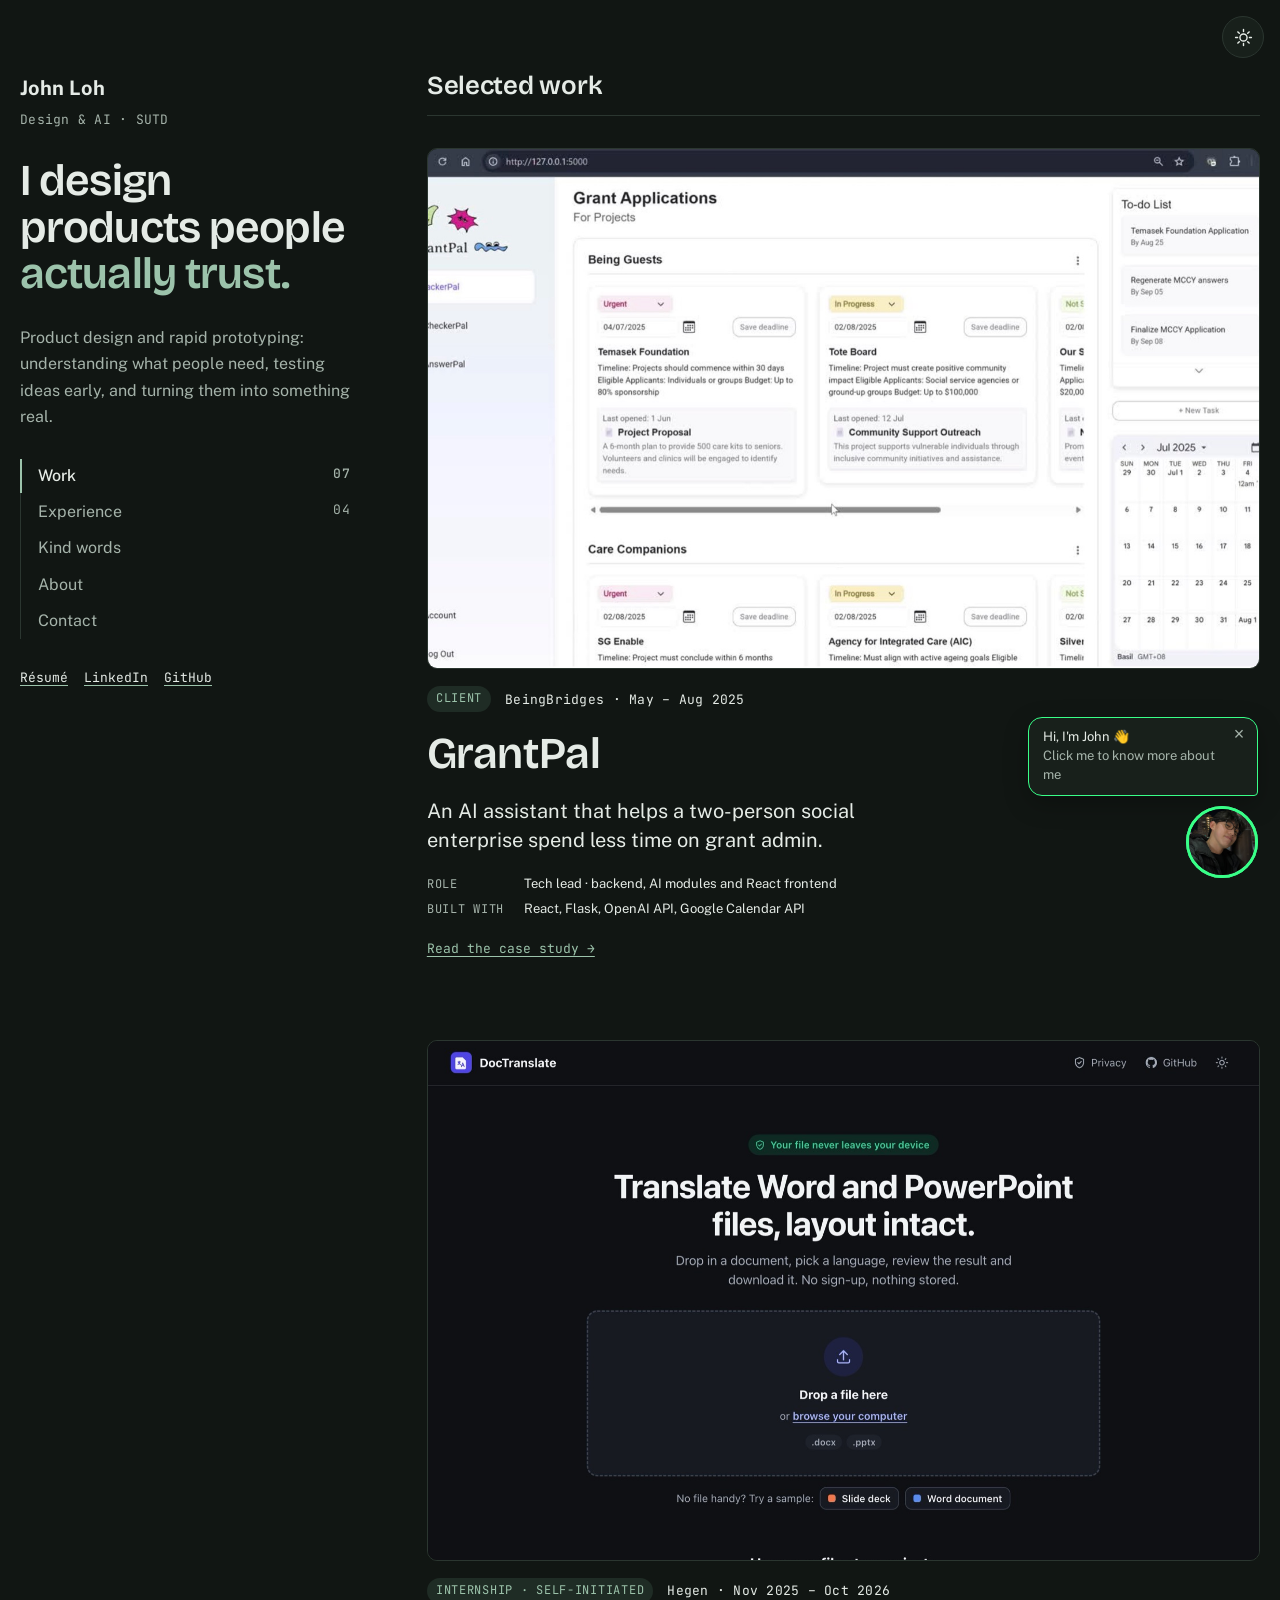
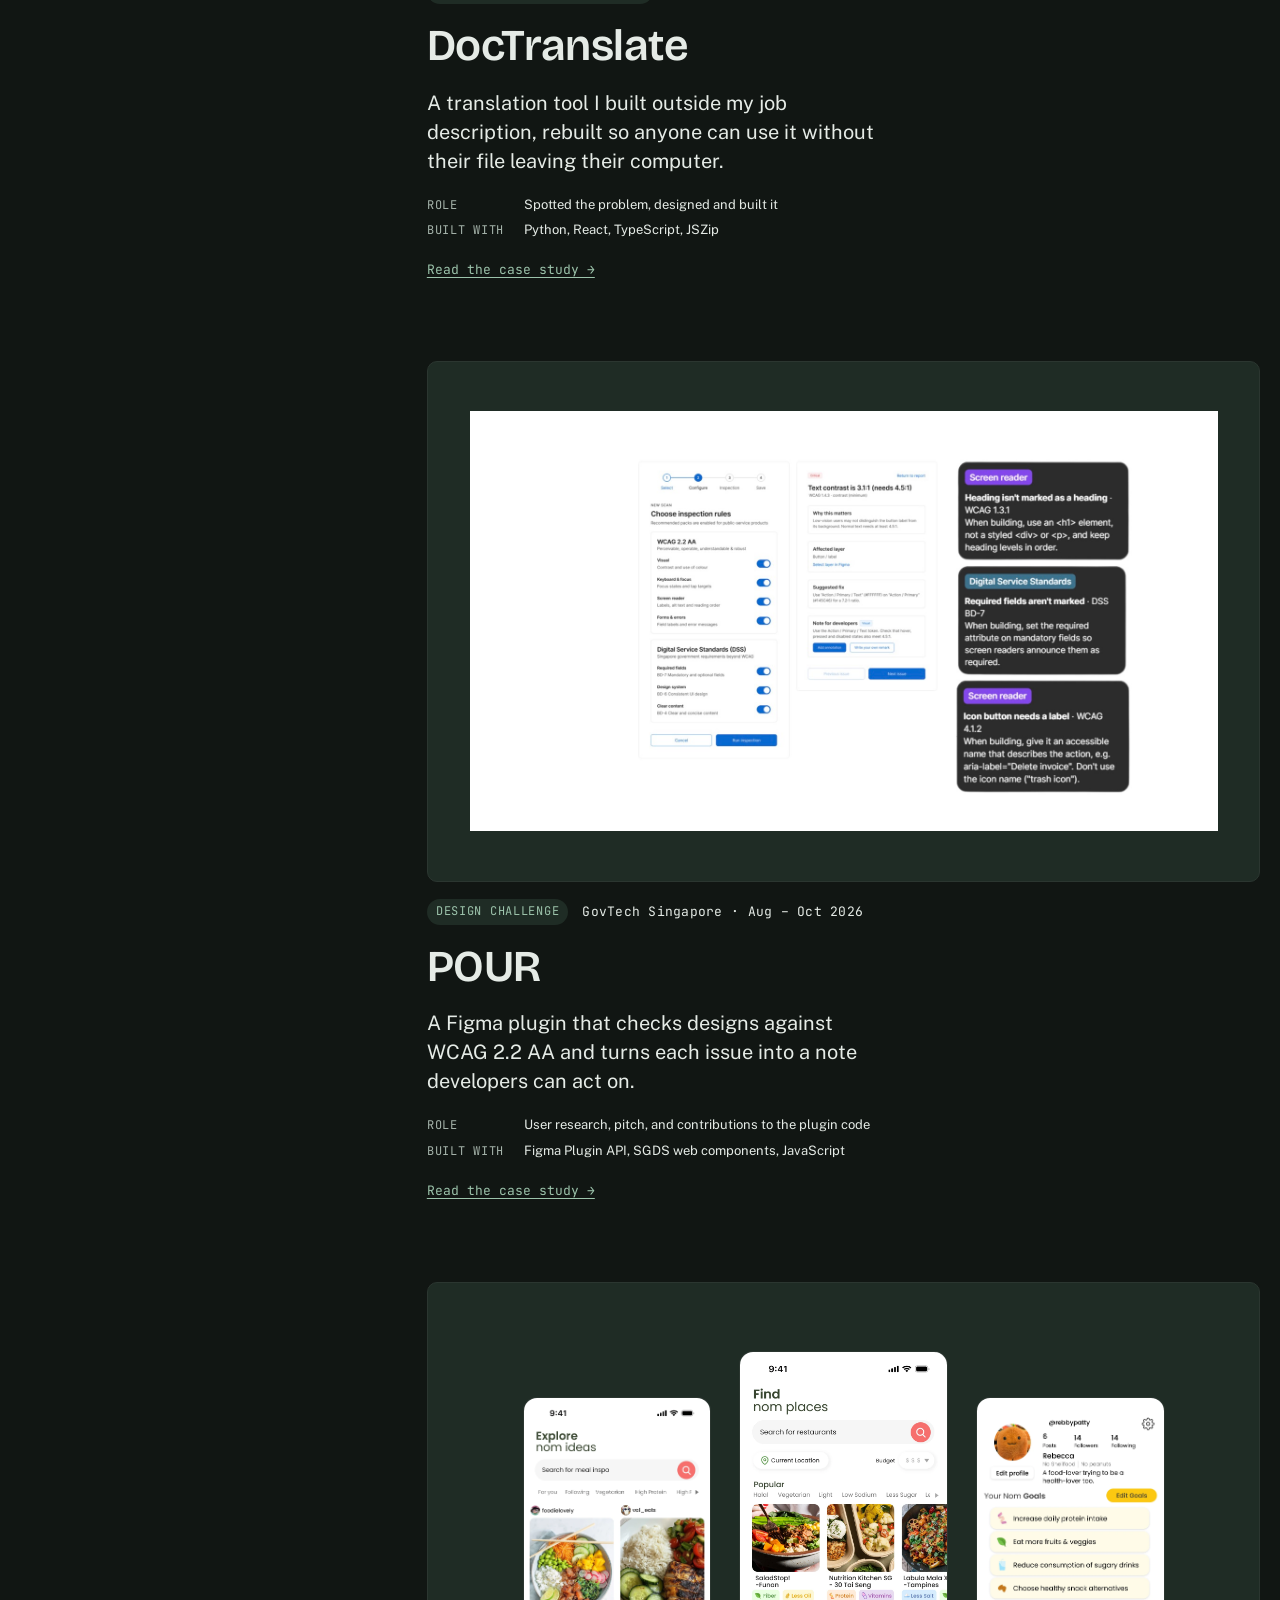
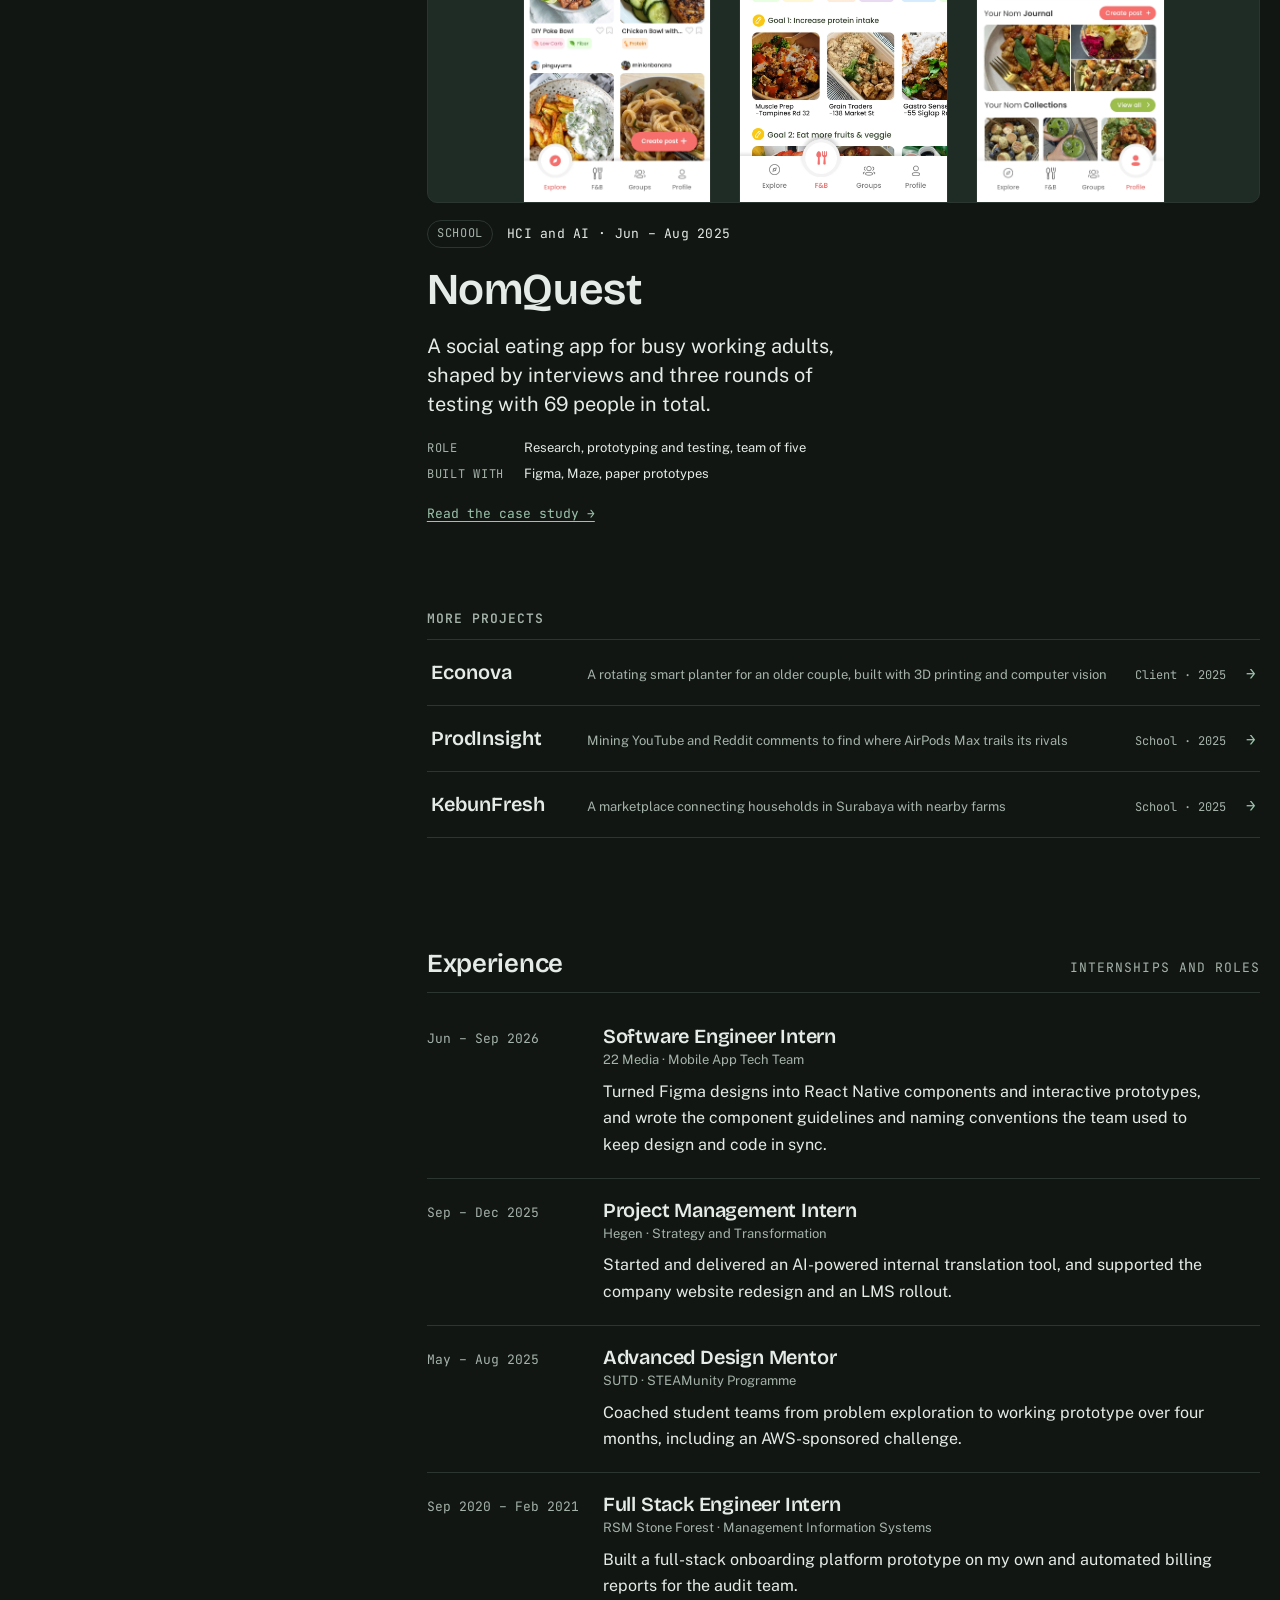
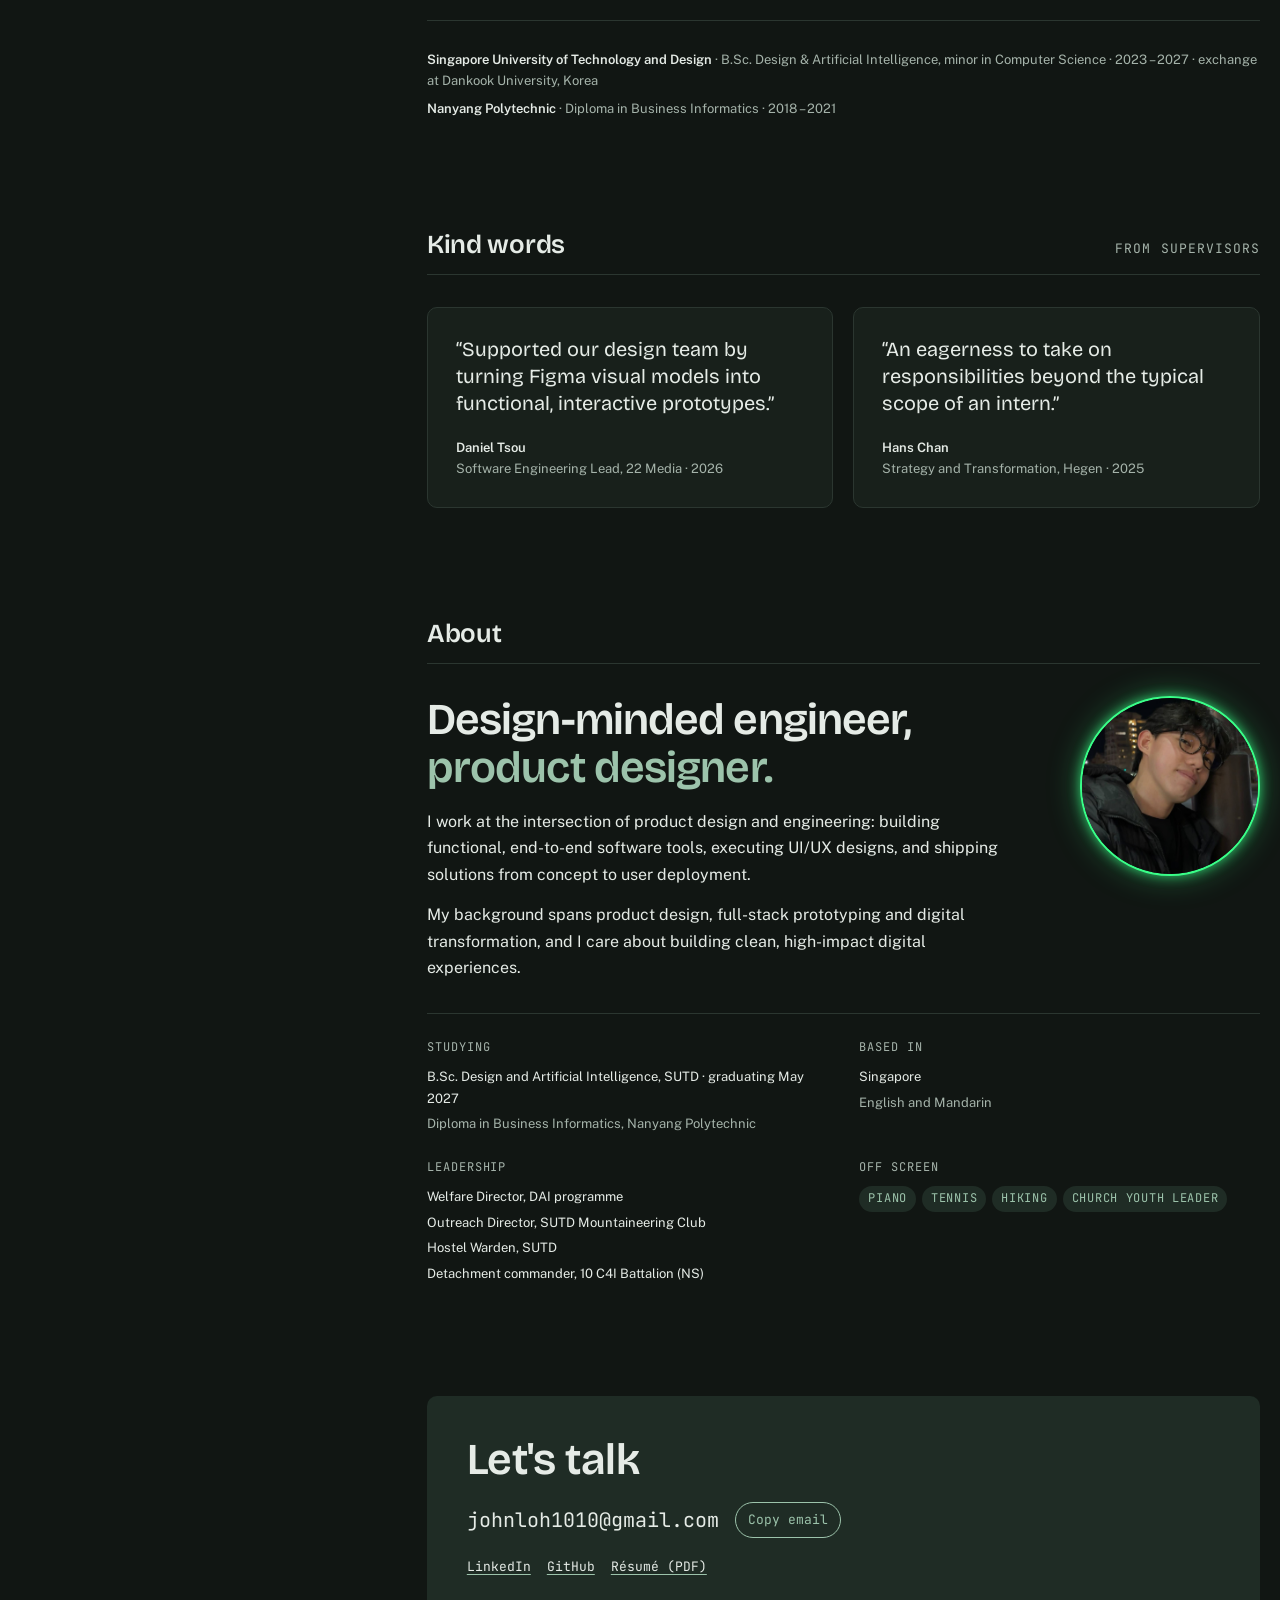
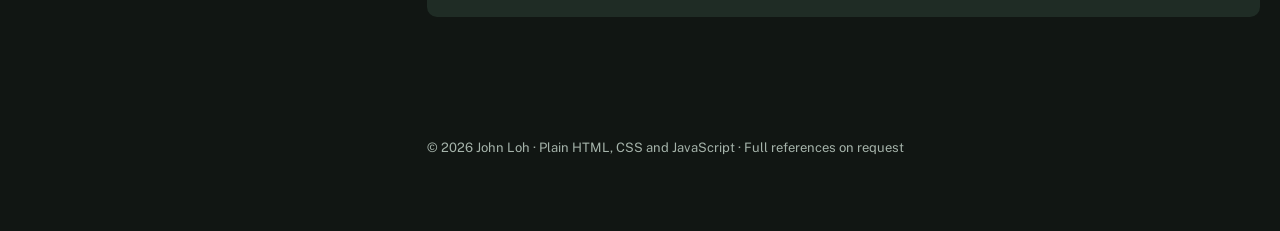
==== index.html @ c380a387 "Interactive NomQuest A/B chart from raw data with corrected wording; hover scores on ProdInsight cha" ====
<!doctype html>
<html lang="en">
<head>
<title>John Loh Portfolio</title>
<meta charset="utf-8">
<meta name="viewport" content="width=device-width, initial-scale=1, viewport-fit=cover">
<meta name="claude:viewport-fit-sides" content="cover">
<link rel="icon" href="favicon.svg" type="image/svg+xml">
<meta name="description" content="John Loh designs products people actually use: product design and rapid prototyping. Design & AI at SUTD.">
<script>(function(){var t=null;try{t=localStorage.getItem("theme")}catch(e){}document.documentElement.setAttribute("data-theme",t==="light"?"light":"dark")})()</script>
<link rel="preconnect" href="https://fonts.googleapis.com">
<link rel="preconnect" href="https://fonts.gstatic.com" crossorigin>
<link rel="stylesheet" href="https://fonts.googleapis.com/css2?family=Bricolage+Grotesque:opsz,wght@12..96,400;12..96,600&family=JetBrains+Mono:wght@400;500&family=Public+Sans:ital,wght@0,400;0,500;0,600;1,400&display=swap">
<link rel="stylesheet" href="css/style.css?v=20261020d">
</head>
<body>
<button class="theme-toggle" id="theme-toggle" type="button" aria-label="Switch theme"><svg class="icon-sun" viewBox="0 0 24 24" aria-hidden="true"><circle cx="12" cy="12" r="4.5"/><path d="M12 2v2.5M12 19.5V22M2 12h2.5M19.5 12H22M4.9 4.9l1.8 1.8M17.3 17.3l1.8 1.8M4.9 19.1l1.8-1.8M17.3 6.7l1.8-1.8"/></svg><svg class="icon-moon" viewBox="0 0 24 24" aria-hidden="true"><path d="M20 14.5A8.5 8.5 0 1 1 9.5 4a7 7 0 0 0 10.5 10.5z"/></svg></button>
<div class="shell">

  <aside class="rail" aria-label="About John and site navigation">
    <p class="rail-name"><strong>John Loh</strong><span>Design &amp; AI · SUTD</span></p>
    <h1 class="rail-lede" aria-label="I design products people actually use.">I design products people <em>actually <span class="rotator" aria-hidden="true">use.</span></em></h1>
    <p class="rail-intro">Product design and rapid prototyping: understanding what people need, testing ideas early, and turning them into something real.</p>
    <nav class="toc" aria-label="Sections">
      <a href="#work">Work <span class="mono">07</span></a>
      <a href="#experience">Experience <span class="mono">04</span></a>
      <a href="#kind-words">Kind words</a>
      <a href="#about">About</a>
      <a href="#contact">Contact</a>
    </nav>
    <div class="links">
      <a href="resume.pdf">Résumé</a>
      <a href="https://www.linkedin.com/in/john-loh-892a8318b/">LinkedIn</a>
      <a href="https://github.com/7ohnloh">GitHub</a>
    </div>
  </aside>

  <main class="bench">

    <section id="work" aria-labelledby="work-title">
      <div class="section-head">
        <h2 id="work-title">Selected work</h2>
      </div>

      <div class="projects">

        <article class="project">
          <a class="project-link" href="work/grantpal/index.html">
            <div class="cover"><img src="images/grantpal/hero-trackerpal.jpg" alt="GrantPal's TrackerPal dashboard: grant cards grouped by project with status tags, a to-do list and a calendar" loading="lazy"></div>
            <div class="project-meta"><span class="chip">Client</span><span class="mono">BeingBridges · May – Aug 2025</span></div>
            <h3>GrantPal</h3>
            <p class="project-summary">An AI assistant that helps a two-person social enterprise spend less time on grant admin.</p>
          </a>
          <dl class="spec">
            <dt>Role</dt><dd>Tech lead · backend, AI modules and React frontend</dd>
            <dt>Built with</dt><dd>React, Flask, OpenAI API, Google Calendar API</dd>
          </dl>
          <a class="cta" href="work/grantpal/index.html">Read the case study →</a>
        </article>

        <article class="project">
          <a class="project-link" href="work/doctranslate/index.html">
          <div class="cover"><img src="images/doctranslate/upload-hero.jpg" alt="DocTranslate home screen with a drop zone and a note that your file never leaves your device" loading="lazy"></div>
          <div class="project-meta"><span class="chip">Internship · self-initiated</span><span class="mono">Hegen · Nov 2025 – Oct 2026</span></div>
          <h3>DocTranslate</h3>
          <p class="project-summary">A translation tool I built outside my job description, rebuilt so anyone can use it without their file leaving their computer.</p>
          </a>
          <dl class="spec">
            <dt>Role</dt><dd>Spotted the problem, designed and built it</dd>
            <dt>Built with</dt><dd>Python, React, TypeScript, JSZip</dd>
          </dl>
          <a class="cta" href="work/doctranslate/index.html">Read the case study →</a>
        </article>

        <article class="project">
          <a class="project-link" href="work/pour/index.html">
          <div class="cover cover--shot"><img src="images/pour/hero-plugin-overview.jpg" alt="POUR plugin screens: choosing WCAG and DSS rule packs, an issue detail with a suggested fix, and developer annotations" loading="lazy"></div>
          <div class="project-meta"><span class="chip">Design challenge</span><span class="mono">GovTech Singapore · Aug – Oct 2026</span></div>
          <h3>POUR</h3>
          <p class="project-summary">A Figma plugin that checks designs against WCAG 2.2 AA and turns each issue into a note developers can act on.</p>
          </a>
          <dl class="spec">
            <dt>Role</dt><dd>User research, pitch, and contributions to the plugin code</dd>
            <dt>Built with</dt><dd>Figma Plugin API, SGDS web components, JavaScript</dd>
          </dl>
          <a class="cta" href="work/pour/index.html">Read the case study →</a>
        </article>

        <article class="project">
          <a class="project-link" href="work/nomquest/index.html">
          <div class="cover cover--phones">
            <img src="images/nomquest/screen-explore.webp" alt="NomQuest explore page with meal inspiration posts" loading="lazy">
            <img src="images/nomquest/screen-fnb.webp" alt="NomQuest restaurant page filtered by dietary goals" loading="lazy">
            <img src="images/nomquest/screen-profile.webp" alt="NomQuest profile with dietary goals and a food journal" loading="lazy">
          </div>
          <div class="project-meta"><span class="chip chip--plain">School</span><span class="mono">HCI and AI · Jun – Aug 2025</span></div>
          <h3>NomQuest</h3>
          <p class="project-summary">A social eating app for busy working adults, shaped by interviews and three rounds of testing with 69 people in total.</p>
          </a>
          <dl class="spec">
            <dt>Role</dt><dd>Research, prototyping and testing, team of five</dd>
            <dt>Built with</dt><dd>Figma, Maze, paper prototypes</dd>
          </dl>
          <a class="cta" href="work/nomquest/index.html">Read the case study →</a>
        </article>

      </div>

      <div class="more">
        <h3 class="eyebrow">More projects</h3>
        <ul class="more-list">
          <li><a href="work/econova/index.html"><span class="more-name">Econova</span><span class="more-desc">A rotating smart planter for an older couple, built with 3D printing and computer vision</span><span class="more-meta">Client · 2025</span><span class="more-arrow" aria-hidden="true">→</span></a></li>
          <li><a href="work/prodinsight/index.html"><span class="more-name">ProdInsight</span><span class="more-desc">Mining YouTube and Reddit comments to find where AirPods Max trails its rivals</span><span class="more-meta">School · 2025</span><span class="more-arrow" aria-hidden="true">→</span></a></li>
          <li><a href="work/kebunfresh/index.html"><span class="more-name">KebunFresh</span><span class="more-desc">A marketplace connecting households in Surabaya with nearby farms</span><span class="more-meta">School · 2025</span><span class="more-arrow" aria-hidden="true">→</span></a></li>
        </ul>
      </div>
    </section>

    <section id="experience" aria-labelledby="exp-title">
      <div class="section-head">
        <h2 id="exp-title">Experience</h2>
        <span class="eyebrow">Internships and roles</span>
      </div>
      <ol class="timeline">
        <li>
          <span class="when">Jun – Sep 2026</span>
          <div>
            <h3>Software Engineer Intern</h3>
            <p class="where">22 Media · Mobile App Tech Team</p>
            <p class="what">Turned Figma designs into React Native components and interactive prototypes, and wrote the component guidelines and naming conventions the team used to keep design and code in sync.</p>
          </div>
        </li>
        <li>
          <span class="when">Sep – Dec 2025</span>
          <div>
            <h3>Project Management Intern</h3>
            <p class="where">Hegen · Strategy and Transformation</p>
            <p class="what">Started and delivered an AI-powered internal translation tool, and supported the company website redesign and an LMS rollout.</p>
          </div>
        </li>
        <li>
          <span class="when">May – Aug 2025</span>
          <div>
            <h3>Advanced Design Mentor</h3>
            <p class="where">SUTD · STEAMunity Programme</p>
            <p class="what">Coached student teams from problem exploration to working prototype over four months, including an AWS-sponsored challenge.</p>
          </div>
        </li>
        <li>
          <span class="when">Sep 2020 – Feb 2021</span>
          <div>
            <h3>Full Stack Engineer Intern</h3>
            <p class="where">RSM Stone Forest · Management Information Systems</p>
            <p class="what">Built a full-stack onboarding platform prototype on my own and automated billing reports for the audit team.</p>
          </div>
        </li>
      </ol>
      <div class="edu">
        <p><strong>Singapore University of Technology and Design</strong> · B.Sc. Design &amp; Artificial Intelligence, minor in Computer Science · 2023 – 2027 · exchange at Dankook University, Korea</p>
        <p><strong>Nanyang Polytechnic</strong> · Diploma in Business Informatics · 2018 – 2021</p>
      </div>
    </section>

    <section id="kind-words" aria-labelledby="kw-title">
      <div class="section-head">
        <h2 id="kw-title">Kind words</h2>
        <span class="eyebrow">From supervisors</span>
      </div>
      <div class="quotes">
        <figure class="quote">
          <blockquote><p>“Supported our design team by turning Figma visual models into functional, interactive prototypes.”</p></blockquote>
          <figcaption><strong>Daniel Tsou</strong>Software Engineering Lead, 22 Media · 2026</figcaption>
        </figure>
        <figure class="quote">
          <blockquote><p>“An eagerness to take on responsibilities beyond the typical scope of an intern.”</p></blockquote>
          <figcaption><strong>Hans Chan</strong>Strategy and Transformation, Hegen · 2025</figcaption>
        </figure>
      </div>
    </section>

    <section id="about" aria-labelledby="about-title">
      <div class="section-head">
        <h2 id="about-title">About</h2>
      </div>
      <div class="about">
        <div class="about-main">
          <p class="about-lead">Design-minded engineer, <em>product designer.</em></p>
          <p>I work at the intersection of product design and engineering: building functional, end-to-end software tools, executing UI/UX designs, and shipping solutions from concept to user deployment.</p>
          <p>My background spans product design, full-stack prototyping and digital transformation, and I care about building clean, high-impact digital experiences.</p>
        </div>
        <img class="portrait" src="images/john.jpg" alt="John Loh at night on a city street, wearing glasses and a black puffer jacket, leaning his head against a lamp post" width="800" height="1000" loading="lazy">
      </div>
      <dl class="snapshot">
        <div>
          <dt>Studying</dt>
          <dd>B.Sc. Design and Artificial Intelligence, SUTD · graduating May 2027</dd>
          <dd class="sub">Diploma in Business Informatics, Nanyang Polytechnic</dd>
        </div>
        <div>
          <dt>Based in</dt>
          <dd>Singapore</dd>
          <dd class="sub">English and Mandarin</dd>
        </div>
        <div>
          <dt>Leadership</dt>
          <dd>Welfare Director, DAI programme</dd>
          <dd>Outreach Director, SUTD Mountaineering Club</dd>
          <dd>Hostel Warden, SUTD</dd>
          <dd>Detachment commander, 10 C4I Battalion (NS)</dd>
        </div>
        <div>
          <dt>Off screen</dt>
          <dd class="chips"><span class="chip">Piano</span><span class="chip">Tennis</span><span class="chip">Hiking</span><span class="chip">Church youth leader</span></dd>
        </div>
      </dl>
    </section>

    <section id="contact" class="contact" aria-labelledby="contact-title">
      <h2 id="contact-title">Let's talk</h2>
      <div class="contact-row">
        <span class="email">johnloh1010@gmail.com</span>
        <button class="copy" type="button" id="copy-email">Copy email</button>
      </div>
      <div class="links">
        <a href="https://www.linkedin.com/in/john-loh-892a8318b/">LinkedIn</a>
        <a href="https://github.com/7ohnloh">GitHub</a>
        <a href="resume.pdf">Résumé (PDF)</a>
      </div>
    </section>

    <p class="footer">© <span data-year>2026</span> John Loh · Plain HTML, CSS and JavaScript · Full references on request</p>
  </main>
</div>
<div class="buddy" id="buddy">
  <div class="buddy-bubble" id="buddy-bubble" role="status" hidden>
    <p>Hi, I'm John 👋<br><span>Click me to know more about me</span></p>
    <button class="buddy-close" id="buddy-close" type="button" aria-label="Close message">×</button>
  </div>
  <a class="buddy-avatar" href="#about" aria-label="Go to the About section"><img src="images/john.jpg" alt="" width="800" height="1000"></a>
</div>
<script src="js/main.js?v=20261020d"></script>
<script src="js/theme.js?v=20261020d"></script>
</body>
</html>
---- css/style.css ----
/* Workbench layout: a fixed left rail (who, where to go, how to reach me) beside a scrolling bench of projects. */
:root {
  --paper: #f4f6f2;
  --panel: #ffffff;
  --ink: #18201b;
  --ink-soft: #4d5a52;
  --line: #d9e0da;
  --sage: #4f7560;
  --sage-wash: #e3ece5;
  --bar-muted: #b9c4bc;
  --neon: #12c862;

  --font-display: "Bricolage Grotesque", "Avenir Next", "Segoe UI", system-ui, sans-serif;
  --font-body: "Public Sans", "Helvetica Neue", Arial, system-ui, sans-serif;
  --font-mono: "JetBrains Mono", ui-monospace, "SF Mono", Menlo, monospace;

  --step--1: 0.8125rem;
  --step-0: 1rem;
  --step-1: 1.25rem;
  --step-2: 1.625rem;
  --step-3: clamp(2rem, 1.4rem + 2.2vw, 2.75rem);
  --step-4: clamp(2.5rem, 1.6rem + 3.6vw, 4rem);
  --radius: 10px;
}
@media (prefers-color-scheme: dark) {
  :root:not([data-theme="light"]) {
    --paper: #111613; --panel: #18201b; --ink: #e5ebe6; --ink-soft: #a5b3aa;
    --line: #2b3630; --sage: #9cc3ab; --sage-wash: #1f2c25; --bar-muted: #4a5850; --neon: #39ff88;
    color-scheme: dark;
  }
}
:root[data-theme="dark"] {
  --paper: #111613; --panel: #18201b; --ink: #e5ebe6; --ink-soft: #a5b3aa;
  --line: #2b3630; --sage: #9cc3ab; --sage-wash: #1f2c25; --bar-muted: #4a5850; --neon: #39ff88;
  color-scheme: dark;
}

*, *::before, *::after { box-sizing: border-box; }
html { scroll-behavior: smooth; }
@media (prefers-reduced-motion: reduce) { html { scroll-behavior: auto; } }
body {
  margin: 0;
  background: var(--paper);
  color: var(--ink);
  font-family: var(--font-body);
  font-size: var(--step-0);
  line-height: 1.65;
  padding-left: max(16px, env(safe-area-inset-left, 0px));
  padding-right: max(16px, env(safe-area-inset-right, 0px));
  -webkit-font-smoothing: antialiased;
}
img { max-width: 100%; display: block; }
a { color: inherit; text-decoration-color: var(--sage); text-underline-offset: 3px; }
a:hover { color: var(--sage); }
:focus-visible { outline: 2px solid var(--sage); outline-offset: 3px; border-radius: 4px; }
h1, h2, h3 { font-family: var(--font-display); font-weight: 600; line-height: 1.1; text-wrap: balance; margin: 0; letter-spacing: -0.01em; }
p { margin: 0; }
.mono { font-family: var(--font-mono); font-size: var(--step--1); letter-spacing: 0.02em; }
.eyebrow { font-family: var(--font-mono); font-size: var(--step--1); text-transform: uppercase; letter-spacing: 0.08em; color: var(--ink-soft); }

/* ---------- shell ---------- */
.shell {
  max-width: 1240px;
  margin: 0 auto;
  padding-block: clamp(32px, 6vw, 72px);
  display: grid;
  grid-template-columns: minmax(250px, 330px) minmax(0, 1fr);
  gap: clamp(32px, 6vw, 88px);
  align-items: start;
}
.rail {
  position: sticky;
  top: calc(env(safe-area-inset-top, 0px) + clamp(32px, 6vw, 72px));
  display: flex;
  flex-direction: column;
  gap: 28px;
}
.rail-name { font-size: var(--step-1); }
.rail-name span { display: block; font-family: var(--font-mono); font-size: var(--step--1); font-weight: 400; color: var(--ink-soft); letter-spacing: 0.02em; margin-top: 4px; }
.rail-lede { font-family: var(--font-display); font-size: var(--step-3); font-weight: 600; line-height: 1.05; letter-spacing: -0.02em; text-wrap: balance; }
.rail-lede em { font-style: normal; color: var(--sage); }
.rail-intro { color: var(--ink-soft); max-width: 34ch; }
.status { display: flex; align-items: center; gap: 10px; color: var(--ink-soft); }
.status::before { content: ""; width: 8px; height: 8px; border-radius: 50%; background: var(--sage); box-shadow: 0 0 0 4px var(--sage-wash); flex: none; }

.toc { display: flex; flex-direction: column; gap: 2px; border-left: 1px solid var(--line); }
.toc a { text-decoration: none; padding: 4px 0 4px 16px; margin-left: -1px; border-left: 2px solid transparent; color: var(--ink-soft); display: flex; justify-content: space-between; gap: 12px; }
.toc a .mono { color: var(--ink-soft); }
.toc a[aria-current="true"] { color: var(--ink); border-left-color: var(--sage); font-weight: 500; }

.links { display: flex; flex-wrap: wrap; gap: 8px 16px; font-size: var(--step--1); }
.links a { font-family: var(--font-mono); }

/* ---------- bench (right column) ---------- */
.bench { display: flex; flex-direction: column; gap: clamp(64px, 9vw, 112px); min-width: 0; }
.section-head { display: flex; align-items: baseline; justify-content: space-between; gap: 16px; padding-bottom: 14px; border-bottom: 1px solid var(--line); margin-bottom: 32px; }
.section-head h2 { font-size: var(--step-2); }

.projects { display: flex; flex-direction: column; gap: clamp(48px, 7vw, 80px); }
.project { display: grid; gap: 18px; }
.project-link { text-decoration: none; color: inherit; display: grid; gap: 18px; }
.cover {
  aspect-ratio: 16 / 10;
  max-width: 100%;
  border-radius: var(--radius);
  overflow: hidden;
  background: var(--sage-wash);
  border: 1px solid var(--line);
}
.cover img { width: 100%; height: 100%; object-fit: cover; transition: transform 0.5s ease; }
.project-link:hover .cover img { transform: scale(1.02); }
@media (prefers-reduced-motion: reduce) { .cover img { transition: none; } .project-link:hover .cover img { transform: none; } }

.cover--phones { display: flex; align-items: flex-end; justify-content: center; gap: 4%; padding: 6% 8% 0; }
.cover--phones img { width: 27%; height: auto; border-radius: 14px 14px 0 0; border: 1px solid var(--line); border-bottom: 0; object-fit: contain; }
.cover--phones img:nth-child(2) { width: 30%; }
.cover--shot { display: grid; place-items: center; padding: 5%; }
.cover--shot img { width: 100%; height: 100%; object-fit: contain; border-radius: 6px; }

.cover--chart { display: flex; flex-direction: column; justify-content: center; gap: 14px; padding: clamp(18px, 5%, 40px); background: var(--panel); }
.chart-title { font-family: var(--font-mono); font-size: var(--step--1); color: var(--ink-soft); }
.chart-rows { display: grid; gap: 10px; }
.chart-row { display: grid; grid-template-columns: 6.5em minmax(0, 1fr) 3.5em; align-items: center; gap: 10px; font-size: var(--step--1); }
.chart-row .label { font-family: var(--font-mono); }
.chart-row .gap { font-family: var(--font-mono); text-align: right; color: var(--sage); font-variant-numeric: tabular-nums; }
.bars { display: grid; gap: 3px; }
.bar { height: 9px; border-radius: 2px; }
.bar--them { background: var(--bar-muted); }
.bar--us { background: var(--sage); }
.legend { display: flex; flex-wrap: wrap; gap: 6px 16px; font-size: var(--step--1); color: var(--ink-soft); }
.legend span { display: inline-flex; align-items: center; gap: 6px; }
.legend i { width: 10px; height: 10px; border-radius: 2px; display: inline-block; }

.project-meta { display: flex; flex-wrap: wrap; align-items: center; gap: 8px 14px; }
.chip { font-family: var(--font-mono); font-size: 0.75rem; text-transform: uppercase; letter-spacing: 0.06em; padding: 3px 9px; border-radius: 999px; background: var(--sage-wash); color: var(--sage); }
.chip--plain { background: transparent; border: 1px solid var(--line); color: var(--ink-soft); }
.project h3 { font-size: var(--step-3); }
.project-summary { font-size: var(--step-1); line-height: 1.45; max-width: 38ch; color: var(--ink); }
.spec { display: grid; grid-template-columns: max-content minmax(0, 1fr); gap: 4px 20px; margin: 0; font-size: var(--step--1); max-width: 60ch; }
.spec dt { font-family: var(--font-mono); color: var(--ink-soft); text-transform: uppercase; letter-spacing: 0.06em; font-size: 0.75rem; padding-top: 2px; }
.spec dd { margin: 0; }
.cta { font-family: var(--font-mono); font-size: var(--step--1); color: var(--sage); }
.cta--soon { color: var(--ink-soft); }

/* ---------- more projects ---------- */
.more { margin-top: clamp(56px, 8vw, 88px); display: grid; gap: 12px; }
.more-list { list-style: none; margin: 0; padding: 0; border-top: 1px solid var(--line); }
.more-list li { border-bottom: 1px solid var(--line); }
.more-list a { display: grid; grid-template-columns: 8.5em minmax(0, 1fr) auto auto; align-items: baseline; gap: 4px 20px; padding: 16px 4px; text-decoration: none; color: var(--ink); }
.more-name { font-family: var(--font-display); font-size: var(--step-1); font-weight: 600; }
.more-desc { color: var(--ink-soft); font-size: var(--step--1); }
.more-meta { font-family: var(--font-mono); font-size: 0.75rem; color: var(--ink-soft); white-space: nowrap; }
.more-arrow { font-family: var(--font-mono); color: var(--sage); transition: transform 0.2s ease; }
.more-list a:hover .more-name { color: var(--sage); }
.more-list a:hover .more-arrow { transform: translateX(4px); }
@media (prefers-reduced-motion: reduce) { .more-arrow { transition: none; } }
@media (max-width: 640px) {
  .more-list a { grid-template-columns: minmax(0, 1fr) auto; }
  .more-desc { grid-column: 1 / -1; grid-row: 2; }
  .more-meta { display: none; }
}

/* ---------- experience ---------- */
.timeline { list-style: none; margin: 0; padding: 0; display: grid; }
.timeline li { display: grid; grid-template-columns: 9.5em minmax(0, 1fr); gap: 4px 24px; padding: 20px 0; border-bottom: 1px solid var(--line); }
.timeline li:first-child { padding-top: 0; }
.timeline .when { font-family: var(--font-mono); font-size: var(--step--1); color: var(--ink-soft); font-variant-numeric: tabular-nums; padding-top: 3px; }
.timeline h3 { font-size: var(--step-1); }
.timeline .where { color: var(--ink-soft); font-size: var(--step--1); margin-top: 2px; }
.timeline .what { margin-top: 8px; max-width: 62ch; }

.edu { display: grid; gap: 6px; margin-top: 28px; font-size: var(--step--1); color: var(--ink-soft); }
.edu strong { color: var(--ink); font-weight: 600; }

/* ---------- kind words ---------- */
.quotes { display: grid; grid-template-columns: repeat(auto-fit, minmax(min(100%, 300px), 1fr)); gap: 20px; }
.quote { margin: 0; padding: 28px; background: var(--panel); border: 1px solid var(--line); border-radius: var(--radius); display: flex; flex-direction: column; gap: 20px; justify-content: space-between; }
.quote blockquote { margin: 0; font-family: var(--font-display); font-size: var(--step-1); line-height: 1.35; font-weight: 400; }
.quote figcaption { font-size: var(--step--1); color: var(--ink-soft); }
.quote figcaption strong { display: block; color: var(--ink); font-weight: 600; }

/* ---------- about + contact ---------- */
.about { display: grid; grid-template-columns: minmax(0, 1fr) auto; gap: clamp(24px, 4vw, 48px); align-items: start; }
.about-main { display: flex; flex-direction: column; gap: 14px; max-width: 58ch; min-width: 0; }
.about-lead { font-family: var(--font-display); font-size: var(--step-3); font-weight: 600; line-height: 1.08; letter-spacing: -0.02em; text-wrap: balance; margin-bottom: 4px; }
.about-lead em { font-style: normal; color: var(--sage); }
.portrait { width: clamp(140px, 15vw, 180px); height: auto; aspect-ratio: 1 / 1; object-fit: cover; object-position: 55% 22%; border-radius: 50%; border: 2px solid var(--neon); box-shadow: 0 0 12px color-mix(in srgb, var(--neon) 70%, transparent), 0 0 32px color-mix(in srgb, var(--neon) 35%, transparent); background: var(--sage-wash); }
.snapshot { display: grid; grid-template-columns: repeat(2, minmax(0, 1fr)); gap: 24px 32px; margin: 32px 0 0; padding-top: 24px; border-top: 1px solid var(--line); }
.snapshot > div { display: flex; flex-direction: column; gap: 4px; min-width: 0; }
.snapshot dt { font-family: var(--font-mono); font-size: 0.75rem; text-transform: uppercase; letter-spacing: 0.08em; color: var(--ink-soft); margin-bottom: 4px; }
.snapshot dd { margin: 0; font-size: var(--step--1); }
.snapshot dd.sub { color: var(--ink-soft); }
.snapshot .chips { display: flex; flex-wrap: wrap; gap: 6px; }

.contact { display: grid; gap: 18px; padding: clamp(24px, 4vw, 40px); background: var(--sage-wash); border-radius: var(--radius); }
.contact h2 { font-size: var(--step-3); }
.contact-row { display: flex; flex-wrap: wrap; align-items: center; gap: 10px 16px; }
.email { font-family: var(--font-mono); font-size: var(--step-1); user-select: all; word-break: break-all; }
button.copy { font: inherit; font-family: var(--font-mono); font-size: var(--step--1); cursor: pointer; padding: 6px 12px; border-radius: 999px; border: 1px solid var(--sage); background: transparent; color: var(--sage); }
button.copy:hover { background: var(--sage); color: var(--paper); }

.footer { color: var(--ink-soft); font-size: var(--step--1); padding-top: 8px; }

/* ---------- case study pages ---------- */
.back { font-family: var(--font-mono); font-size: var(--step--1); text-decoration: none; color: var(--ink-soft); }
.cs-title { font-size: var(--step-4); letter-spacing: -0.025em; }
.cs-summary { font-size: var(--step-1); line-height: 1.45; max-width: 40ch; color: var(--ink-soft); }
.cs-body { display: flex; flex-direction: column; gap: clamp(56px, 8vw, 96px); min-width: 0; }
.cs-section { display: grid; gap: 20px; }
.cs-section > h2 { font-size: var(--step-2); }
.cs-section > p, .cs-section > ul { max-width: 64ch; }
.cs-section ul { padding-left: 1.2em; margin: 0; display: grid; gap: 6px; }
.hmw { font-family: var(--font-display); font-size: var(--step-2); line-height: 1.25; padding-left: 20px; border-left: 3px solid var(--sage); max-width: 30ch; margin: 0; }
.shot { margin: 0; display: grid; gap: 10px; }
.shot img { border-radius: var(--radius); border: 1px solid var(--line); background: var(--panel); width: 100%; }
.shot figcaption { font-size: var(--step--1); color: var(--ink-soft); }
.pivot { padding: clamp(20px, 3vw, 32px); border-radius: var(--radius); background: var(--panel); border: 1px solid var(--line); display: grid; gap: 12px; }
.pivot-cols { display: grid; grid-template-columns: repeat(auto-fit, minmax(min(100%, 220px), 1fr)); gap: 16px; }
.pivot-cols div { display: grid; gap: 4px; }
.flow { display: flex; flex-wrap: wrap; align-items: stretch; gap: 8px; font-size: var(--step--1); }
.flow-step { flex: 1 1 130px; min-width: 0; padding: 12px 14px; border: 1px solid var(--line); border-radius: 8px; background: var(--panel); display: grid; gap: 2px; }
.flow-step b { font-family: var(--font-mono); font-weight: 500; color: var(--sage); }
.flow-arrow { align-self: center; color: var(--ink-soft); font-family: var(--font-mono); }
.pals { display: grid; gap: 28px; }
.pal { display: grid; grid-template-columns: minmax(0, 1fr) minmax(0, 1.3fr); gap: 24px; align-items: center; }
.pal h3 { font-size: var(--step-1); margin-bottom: 6px; }
.pal ul { padding-left: 1.2em; margin: 8px 0 0; display: grid; gap: 4px; font-size: var(--step--1); }
.mine { list-style: none; padding: 0 !important; display: grid; gap: 10px !important; }
.mine li { padding-left: 22px; position: relative; }
.mine li::before { content: "→"; position: absolute; left: 0; color: var(--sage); font-family: var(--font-mono); }
.next { display: grid; gap: 6px; padding-top: 24px; border-top: 1px solid var(--line); text-decoration: none; }
.next .cs-title { font-size: var(--step-3); }

.stats { display: grid; grid-template-columns: repeat(auto-fit, minmax(min(100%, 170px), 1fr)); gap: 12px; }
.stat { padding: 18px 20px; border-radius: var(--radius); background: var(--panel); border: 1px solid var(--line); display: grid; gap: 4px; align-content: start; }
.stat b { font-family: var(--font-display); font-size: var(--step-3); font-weight: 600; line-height: 1; color: var(--sage); font-variant-numeric: tabular-nums; }
.stat span { font-size: var(--step--1); color: var(--ink-soft); }

.loop { display: grid; gap: 12px; padding: clamp(18px, 3vw, 28px); border-radius: var(--radius); border: 1px solid var(--line); background: var(--panel); }
.loop-steps { list-style: none; margin: 0; padding: 0; display: grid; grid-template-columns: repeat(auto-fit, minmax(min(100%, 150px), 1fr)); gap: 8px; counter-reset: step; }
.loop-steps li { counter-increment: step; padding: 12px 14px; border-radius: 8px; background: var(--paper); font-size: var(--step--1); display: grid; gap: 4px; align-content: start; }
.loop-steps li::before { content: counter(step); font-family: var(--font-mono); color: var(--sage); }
.loop-note { font-family: var(--font-mono); font-size: var(--step--1); color: var(--ink-soft); }
.loop--after .loop-steps li { background: var(--sage-wash); }

.hchart { display: grid; gap: 12px; padding: clamp(18px, 3vw, 28px); border-radius: var(--radius); border: 1px solid var(--line); background: var(--panel); }
.hchart .chart-row { grid-template-columns: minmax(8em, 15em) minmax(0, 1fr) 3em; }
.hchart .chart-row .label { font-family: var(--font-body); }
.hchart .bar { height: 14px; }
.hchart .gap { color: var(--ink); }
.hchart .chart-row.top .gap { color: var(--sage); }

.notes { display: grid; grid-template-columns: repeat(auto-fit, minmax(min(100%, 260px), 1fr)); gap: 12px; }
.note { padding: 18px 20px; border-radius: var(--radius); background: var(--panel); border: 1px solid var(--line); display: grid; gap: 8px; align-content: start; font-size: var(--step--1); }
.note .tag { justify-self: start; font-family: var(--font-mono); font-size: 0.75rem; padding: 2px 8px; border-radius: 999px; background: var(--sage-wash); color: var(--sage); }
.note code { font-family: var(--font-mono); font-size: 0.85em; }

.pair { display: grid; grid-template-columns: repeat(2, minmax(0, 1fr)); gap: clamp(12px, 3vw, 32px); padding: clamp(16px, 4vw, 40px); border-radius: var(--radius); background: var(--sage-wash); }
.pair figure { margin: 0; display: grid; gap: 10px; justify-items: center; align-content: start; }
.pair img { width: 100%; max-width: 280px; border-radius: 14px; border: 1px solid var(--line); background: var(--panel); }
.pair figcaption { font-size: var(--step--1); color: var(--ink-soft); text-align: center; max-width: 30ch; }
.pair figcaption strong { display: block; color: var(--ink); font-family: var(--font-mono); font-weight: 500; text-transform: uppercase; letter-spacing: 0.06em; font-size: 0.75rem; }
.hero-phones { aspect-ratio: auto; padding-top: clamp(24px, 5vw, 48px); }
.quotes-inline { display: grid; gap: 12px; margin: 0; padding: 0; list-style: none; }
.quotes-inline li { font-family: var(--font-display); font-size: var(--step-1); line-height: 1.35; padding-left: 18px; border-left: 3px solid var(--line); }
.claims { display: grid; gap: 0; margin: 0; padding: 0; list-style: none; border-top: 1px solid var(--line); }
.claims li { display: grid; grid-template-columns: minmax(0, 1fr) minmax(0, 1fr); gap: 4px 24px; padding: 14px 0; border-bottom: 1px solid var(--line); font-size: var(--step--1); }
.claims .claimed { color: var(--ink-soft); }
.claims .found strong { color: var(--sage); font-family: var(--font-mono); font-weight: 500; }

.trio { display: grid; grid-template-columns: repeat(3, minmax(0, 1fr)); gap: 12px; margin: 0; }
.trio figure { margin: 0; display: grid; gap: 8px; }
.trio img { width: 100%; aspect-ratio: 1 / 1.05; object-fit: cover; border-radius: var(--radius); border: 1px solid var(--line); }
.trio figcaption { font-size: var(--step--1); color: var(--ink-soft); }
.trio figcaption strong { display: block; color: var(--ink); font-family: var(--font-mono); font-weight: 500; font-size: 0.75rem; text-transform: uppercase; letter-spacing: 0.06em; }
/* Econova's render sits on the report's own pale green, so the frame matches it in both themes. */
.cover--render { background: #d1feb4; padding: 3% 0 0; }
.cover--render img { width: 100%; height: 100%; object-fit: contain; object-position: center bottom; background: transparent; border: 0; border-radius: 0; }

.versions { list-style: none; margin: 0; padding: 0; display: grid; gap: 12px; }
.version { display: grid; grid-template-columns: 9em minmax(0, 1fr); gap: 6px 24px; padding: 20px 22px; border-radius: var(--radius); border: 1px solid var(--line); background: var(--panel); }
.version--now { border-color: var(--sage); background: var(--sage-wash); }
.version .v-label { display: grid; gap: 2px; align-content: start; }
.version .v-label b { font-family: var(--font-display); font-size: var(--step-1); font-weight: 600; }
.version .v-label span { font-family: var(--font-mono); font-size: 0.75rem; color: var(--ink-soft); letter-spacing: 0.04em; }
.version dl { display: grid; grid-template-columns: max-content minmax(0, 1fr); gap: 4px 16px; margin: 0; font-size: var(--step--1); }
.version dt { font-family: var(--font-mono); font-size: 0.75rem; text-transform: uppercase; letter-spacing: 0.06em; color: var(--ink-soft); padding-top: 2px; }
.version dd { margin: 0; }
.code { margin: 0; padding: 16px 18px; border-radius: var(--radius); background: var(--panel); border: 1px solid var(--line); font-family: var(--font-mono); font-size: 0.8125rem; line-height: 1.6; overflow-x: auto; color: var(--ink); }
.code .c { color: var(--ink-soft); }
.compare { width: 100%; border-collapse: collapse; font-size: var(--step--1); }
.compare-wrap { overflow-x: auto; border: 1px solid var(--line); border-radius: var(--radius); background: var(--panel); }
.compare th, .compare td { text-align: left; padding: 10px 14px; border-bottom: 1px solid var(--line); vertical-align: top; }
.compare th { font-family: var(--font-mono); font-size: 0.75rem; text-transform: uppercase; letter-spacing: 0.06em; color: var(--ink-soft); font-weight: 400; }
.compare tr:last-child td { border-bottom: 0; }
.compare td:last-child { color: var(--sage); }
.button { justify-self: start; display: inline-flex; align-items: center; gap: 8px; padding: 10px 18px; border-radius: 999px; background: var(--sage); color: var(--paper); text-decoration: none; font-family: var(--font-mono); font-size: var(--step--1); }
.button:hover { color: var(--paper); filter: brightness(1.08); }

/* ---------- floating "buddy" avatar: jumps to About ---------- */
.buddy { position: fixed; right: calc(env(safe-area-inset-right, 0px) + 22px); bottom: calc(env(safe-area-inset-bottom, 0px) + 22px); z-index: 50; display: flex; flex-direction: column; align-items: flex-end; gap: 10px; transition: opacity 0.3s ease, transform 0.3s ease; }
.buddy.is-away { opacity: 0; transform: translateY(14px); pointer-events: none; }
.buddy-avatar { display: block; width: 72px; height: 72px; border-radius: 50%; border: 2px solid var(--neon); background: var(--panel); animation: buddy-glow 3.2s ease-in-out infinite; transition: transform 0.2s ease; }
.buddy-avatar img { width: 100%; height: 100%; border-radius: 50%; object-fit: cover; object-position: 55% 22%; display: block; }
.buddy-avatar:hover, .buddy-avatar:focus-visible { transform: scale(1.07); }
.buddy-avatar:focus-visible { outline: 2px solid var(--neon); outline-offset: 4px; }
@keyframes buddy-glow {
  0%, 100% { box-shadow: 0 0 12px var(--neon), 0 0 30px color-mix(in srgb, var(--neon) 55%, transparent), 0 0 60px color-mix(in srgb, var(--neon) 20%, transparent); }
  50% { box-shadow: 0 0 20px var(--neon), 0 0 50px color-mix(in srgb, var(--neon) 75%, transparent), 0 0 95px color-mix(in srgb, var(--neon) 35%, transparent); }
}
.buddy-avatar { position: relative; border-width: 3px; }
.buddy-avatar::after { content: ""; position: absolute; inset: -3px; border-radius: 50%; border: 2px solid var(--neon); pointer-events: none; animation: buddy-ring 3.2s ease-out infinite; }
@keyframes buddy-ring { 0% { transform: scale(1); opacity: 0.85; } 70%, 100% { transform: scale(1.65); opacity: 0; } }
.buddy-bubble { position: relative; max-width: 230px; padding: 10px 32px 10px 14px; border-radius: 14px 14px 4px 14px; background: var(--panel); border: 1px solid var(--neon); color: var(--ink); font-size: var(--step--1); line-height: 1.45; box-shadow: 0 8px 24px rgba(0, 0, 0, 0.25); animation: buddy-pop 0.35s ease; }
.buddy-bubble p { margin: 0; }
.buddy-bubble span { color: var(--ink-soft); }
.buddy-close { position: absolute; top: 4px; right: 6px; width: 24px; height: 24px; border: 0; background: none; color: var(--ink-soft); font-size: 18px; line-height: 1; cursor: pointer; border-radius: 50%; }
.buddy-close:hover { color: var(--ink); }
@keyframes buddy-pop { from { opacity: 0; transform: translateY(8px) scale(0.96); } to { opacity: 1; transform: none; } }
@media (prefers-reduced-motion: reduce) {
  .buddy-avatar, .buddy-bubble, .buddy-avatar::after { animation: none; }
  .buddy-avatar::after { display: none; }
  .buddy-avatar { box-shadow: 0 0 10px var(--neon), 0 0 26px color-mix(in srgb, var(--neon) 40%, transparent); }
  .buddy, .buddy-avatar { transition: none; }
}
@media (max-width: 600px) {
  .buddy { right: calc(env(safe-area-inset-right, 0px) + 14px); bottom: calc(env(safe-area-inset-bottom, 0px) + 14px); }
  .buddy-avatar { width: 56px; height: 56px; }
  .buddy-bubble { max-width: 200px; }
}

/* ---------- light / dark switch ---------- */
.theme-toggle { position: fixed; top: calc(env(safe-area-inset-top, 0px) + 16px); right: calc(env(safe-area-inset-right, 0px) + 16px); z-index: 60; width: 42px; height: 42px; border-radius: 50%; border: 1px solid var(--line); background: var(--panel); color: var(--ink); display: grid; place-items: center; cursor: pointer; transition: border-color 0.2s ease, transform 0.2s ease; }
.theme-toggle:hover { border-color: var(--sage); transform: rotate(-12deg); }
.theme-toggle svg { width: 19px; height: 19px; fill: none; stroke: currentColor; stroke-width: 1.8; stroke-linecap: round; stroke-linejoin: round; }
.theme-toggle .icon-sun { display: none; }
@media (prefers-color-scheme: dark) {
  :root:not([data-theme="light"]) .theme-toggle .icon-sun { display: block; }
  :root:not([data-theme="light"]) .theme-toggle .icon-moon { display: none; }
}
:root[data-theme="dark"] .theme-toggle .icon-sun { display: block; }
:root[data-theme="dark"] .theme-toggle .icon-moon { display: none; }
body { transition: background-color 0.25s ease, color 0.25s ease; }
@media (prefers-reduced-motion: reduce) { body, .theme-toggle { transition: none; } }

/* ---------- small interactions ---------- */
.rotator { display: inline-block; transition: opacity 0.28s ease, transform 0.28s ease; }
.rotator.is-out { opacity: 0; transform: translateY(-0.25em); }

.project-link .cover { position: relative; transform: perspective(900px) rotateX(var(--rx, 0deg)) rotateY(var(--ry, 0deg)); transition: transform 0.4s ease; }
.project-link .cover.is-tilting { transition: transform 0.08s linear; }
.project-link .cover::after { content: ""; position: absolute; inset: 0; pointer-events: none; background: radial-gradient(circle at var(--mx, 50%) var(--my, 50%), rgba(255, 255, 255, 0.16), transparent 45%); opacity: 0; transition: opacity 0.3s ease; }
.project-link .cover.is-tilting::after { opacity: 1; }

.progress { position: fixed; top: 0; left: 0; right: 0; height: 3px; z-index: 70; pointer-events: none; }
.progress span { display: block; height: 100%; background: var(--neon); transform: scaleX(0); transform-origin: left; box-shadow: 0 0 8px var(--neon); }
.cs-toc-wrap { display: grid; gap: 8px; }

.portrait.is-spinning { animation: portrait-spin 0.8s ease; }
@keyframes portrait-spin { to { transform: rotate(360deg); } }
.confetti { position: fixed; width: 8px; height: 8px; border-radius: 2px; z-index: 80; pointer-events: none; animation: confetti 1.1s cubic-bezier(0.2, 0.7, 0.4, 1) forwards; }
@keyframes confetti { to { transform: translate(var(--dx), var(--dy)) rotate(var(--rot)); opacity: 0; } }

@media (prefers-reduced-motion: reduce) {
  .rotator, .project-link .cover { transition: none; }
  .portrait.is-spinning { animation: none; }
}

/* ---------- before/after slider ---------- */
.compare-slider { margin: 0; display: grid; gap: 12px; padding: clamp(16px, 4vw, 36px); border-radius: var(--radius); background: var(--sage-wash); justify-items: center; }
.cs-frame { position: relative; width: 100%; max-width: 320px; aspect-ratio: 786 / 1704; border-radius: 22px; overflow: hidden; border: 1px solid var(--line); background: var(--panel); touch-action: pan-y; }
.cs-frame img { position: absolute; inset: 0; width: 100%; height: 100%; object-fit: cover; display: block; }
.cs-before { position: absolute; inset: 0; clip-path: inset(0 calc(100% - var(--pos)) 0 0); }
.cs-handle { position: absolute; top: 0; bottom: 0; left: var(--pos); width: 2px; margin-left: -1px; background: var(--neon); box-shadow: 0 0 10px var(--neon); pointer-events: none; }
.cs-handle::after { content: "⟷"; position: absolute; top: 50%; left: 50%; width: 38px; height: 38px; margin: -19px 0 0 -19px; border-radius: 50%; display: grid; place-items: center; background: var(--paper); color: var(--ink); border: 2px solid var(--neon); font-size: 18px; box-shadow: 0 0 14px color-mix(in srgb, var(--neon) 60%, transparent); }
.cs-tag { position: absolute; top: 12px; font-family: var(--font-mono); font-size: 0.7rem; text-transform: uppercase; letter-spacing: 0.08em; padding: 3px 8px; border-radius: 999px; background: rgba(17, 22, 19, 0.75); color: #e5ebe6; pointer-events: none; }
.cs-tag--before { left: 12px; }
.cs-tag--after { right: 12px; }
.cs-range { position: absolute; inset: 0; width: 100%; height: 100%; margin: 0; opacity: 0; cursor: ew-resize; }
.cs-frame:has(.cs-range:focus-visible) { outline: 2px solid var(--neon); outline-offset: 4px; }
.compare-slider figcaption { font-size: var(--step--1); color: var(--ink-soft); text-align: center; max-width: 52ch; }
.compare-slider figcaption strong { color: var(--ink); }

/* ---------- contrast checker demo ---------- */
.contrast-demo { display: grid; gap: 18px; padding: clamp(18px, 3vw, 28px); border-radius: var(--radius); border: 1px solid var(--neon); background: var(--panel); box-shadow: 0 0 24px color-mix(in srgb, var(--neon) 15%, transparent); }
.cd-intro { color: var(--ink-soft); font-size: var(--step--1); margin-top: 4px; }
.cd-body { display: grid; grid-template-columns: minmax(0, 1.1fr) minmax(0, 1fr); gap: 18px; align-items: stretch; }
.cd-preview { border-radius: var(--radius); padding: 22px; display: grid; gap: 14px; place-content: center; justify-items: center; background: var(--cd-bg, #5596d2); color: var(--cd-fg, #fff); min-height: 150px; border: 1px solid var(--line); transition: background-color 0.2s ease, color 0.2s ease; }
.cd-button { font-weight: 600; font-size: var(--step-1); padding: 10px 20px; border-radius: 8px; border: 2px solid currentColor; }
.cd-small { font-size: var(--step--1); }
.cd-controls { display: grid; gap: 10px; align-content: start; }
.cd-field { display: flex; align-items: center; gap: 12px; font-size: var(--step--1); cursor: pointer; }
.cd-field input[type="color"] { width: 44px; height: 44px; padding: 0; border: 1px solid var(--line); border-radius: 10px; background: none; cursor: pointer; }
.cd-field code { font-family: var(--font-mono); color: var(--ink-soft); margin-left: 4px; }
.cd-presets { display: flex; flex-wrap: wrap; gap: 6px; margin-top: 4px; }
.cd-presets button { font: inherit; font-family: var(--font-mono); font-size: 0.75rem; padding: 6px 10px; border-radius: 999px; border: 1px solid var(--line); background: transparent; color: var(--ink); cursor: pointer; }
.cd-presets button:hover { border-color: var(--sage); color: var(--sage); }
.cd-result { display: flex; flex-wrap: wrap; align-items: center; gap: 12px 28px; padding-top: 16px; border-top: 1px solid var(--line); }
.cd-ratio { margin: 0; font-family: var(--font-display); font-size: var(--step-4); font-weight: 600; line-height: 1; font-variant-numeric: tabular-nums; }
.cd-ratio small { font-family: var(--font-mono); font-size: 0.8rem; font-weight: 400; color: var(--ink-soft); margin-left: 6px; }
.cd-checks { list-style: none; margin: 0; padding: 0; display: grid; gap: 6px; font-size: var(--step--1); }
.cd-checks li { display: flex; align-items: center; gap: 8px; }
.cd-checks li::before { content: "✕ Fail"; font-family: var(--font-mono); font-size: 0.7rem; padding: 2px 8px; border-radius: 999px; background: color-mix(in srgb, #e5484d 18%, transparent); color: #e5484d; min-width: 52px; text-align: center; }
.cd-checks li.pass::before { content: "✓ Pass"; background: color-mix(in srgb, var(--neon) 20%, transparent); color: var(--sage); }
.cd-checks b { font-family: var(--font-mono); font-weight: 400; color: var(--ink-soft); }
@media (max-width: 640px) { .cd-body { grid-template-columns: minmax(0, 1fr); } }

/* ---------- NomQuest A/B chart ---------- */
.ab-chart { margin: 0; display: grid; gap: 16px; padding: clamp(18px, 3vw, 28px); border-radius: var(--radius); border: 1px solid var(--line); background: var(--panel); }
.ab-head { display: flex; flex-wrap: wrap; align-items: center; justify-content: space-between; gap: 12px; }
.ab-toggle { display: inline-flex; padding: 3px; border-radius: 999px; border: 1px solid var(--line); background: var(--paper); }
.ab-toggle button { font: inherit; font-family: var(--font-mono); font-size: 0.75rem; padding: 6px 14px; border: 0; border-radius: 999px; background: transparent; color: var(--ink-soft); cursor: pointer; }
.ab-toggle button[aria-pressed="true"] { background: var(--sage); color: var(--paper); }
.ab-plot { display: grid; grid-template-columns: repeat(7, minmax(0, 1fr)); gap: clamp(6px, 1.5vw, 14px); height: 220px; align-items: end; padding-top: 22px; border-bottom: 1px solid var(--line); }
.ab-group { display: grid; grid-template-rows: 1fr auto; height: 100%; gap: 6px; }
.ab-bars { display: flex; align-items: flex-end; justify-content: center; gap: 3px; height: 100%; }
.ab-bar { position: relative; flex: 1; max-width: 26px; height: var(--h); min-height: 2px; border-radius: 4px 4px 0 0; transition: height 0.5s cubic-bezier(0.2, 0.7, 0.3, 1); }
.ab-bar--a { background: var(--bar-muted); }
.ab-bar--b { background: var(--neon); box-shadow: 0 0 10px color-mix(in srgb, var(--neon) 35%, transparent); }
.ab-bar em { position: absolute; bottom: 100%; left: 50%; transform: translateX(-50%); margin-bottom: 3px; font-style: normal; font-family: var(--font-mono); font-size: 0.65rem; color: var(--ink-soft); white-space: nowrap; font-variant-numeric: tabular-nums; }
.ab-x { text-align: center; font-family: var(--font-mono); font-size: 0.75rem; color: var(--ink-soft); padding-bottom: 6px; }
.ab-key { width: 10px; height: 10px; border-radius: 2px; display: inline-block; }
.ab-key--a { background: var(--bar-muted); }
.ab-key--b { background: var(--neon); }
.ab-summary { display: grid; grid-template-columns: repeat(2, minmax(0, 1fr)); gap: 16px; }
.ab-summary p { margin: 4px 0 0; font-size: var(--step--1); color: var(--ink-soft); }
.ab-summary b { font-family: var(--font-display); font-size: var(--step-2); font-weight: 600; color: var(--ink); font-variant-numeric: tabular-nums; }
.ab-summary span:not(.eyebrow) { margin: 0 4px; }
.ab-caption { font-size: var(--step--1); color: var(--ink-soft); }
@media (max-width: 520px) { .ab-bar em { display: none; } .ab-plot { height: 180px; } }
@media (prefers-reduced-motion: reduce) { .ab-bar { transition: none; } }

/* ---------- chart hover values ---------- */
.bar[data-tip] { position: relative; cursor: default; outline: none; }
.bar[data-tip]:hover, .bar[data-tip]:focus-visible { filter: brightness(1.15); box-shadow: 0 0 0 2px var(--neon); }
.bar[data-tip]::after { content: attr(data-tip); position: absolute; left: var(--tip-x, 0); bottom: calc(100% + 8px); z-index: 5; width: max-content; max-width: min(260px, 70vw); white-space: normal; line-height: 1.4; padding: 6px 10px; border-radius: 8px; background: var(--ink); color: var(--paper); font-family: var(--font-mono); font-size: 0.72rem; opacity: 0; transform: translateY(4px); pointer-events: none; transition: opacity 0.15s ease, transform 0.15s ease; }
.bar[data-tip]:hover::after, .bar[data-tip]:focus-visible::after { opacity: 1; transform: none; }

/* ---------- narrow screens ---------- */
@media (max-width: 880px) {
  .shell { grid-template-columns: minmax(0, 1fr); }
  .rail { position: static; }
  .toc, .cs-toc-wrap { display: none; }
  .about { grid-template-columns: minmax(0, 1fr); }
  .portrait { order: -1; width: 120px; }
  .pal { grid-template-columns: minmax(0, 1fr); }
}
@media (max-width: 520px) {
  .timeline li { grid-template-columns: minmax(0, 1fr); }
  .claims li { grid-template-columns: minmax(0, 1fr); }
  .snapshot { grid-template-columns: minmax(0, 1fr); }
  .trio { grid-template-columns: minmax(0, 1fr); }
  .version { grid-template-columns: minmax(0, 1fr); }
  .chart-row { grid-template-columns: 5.5em minmax(0, 1fr) 3em; }
}
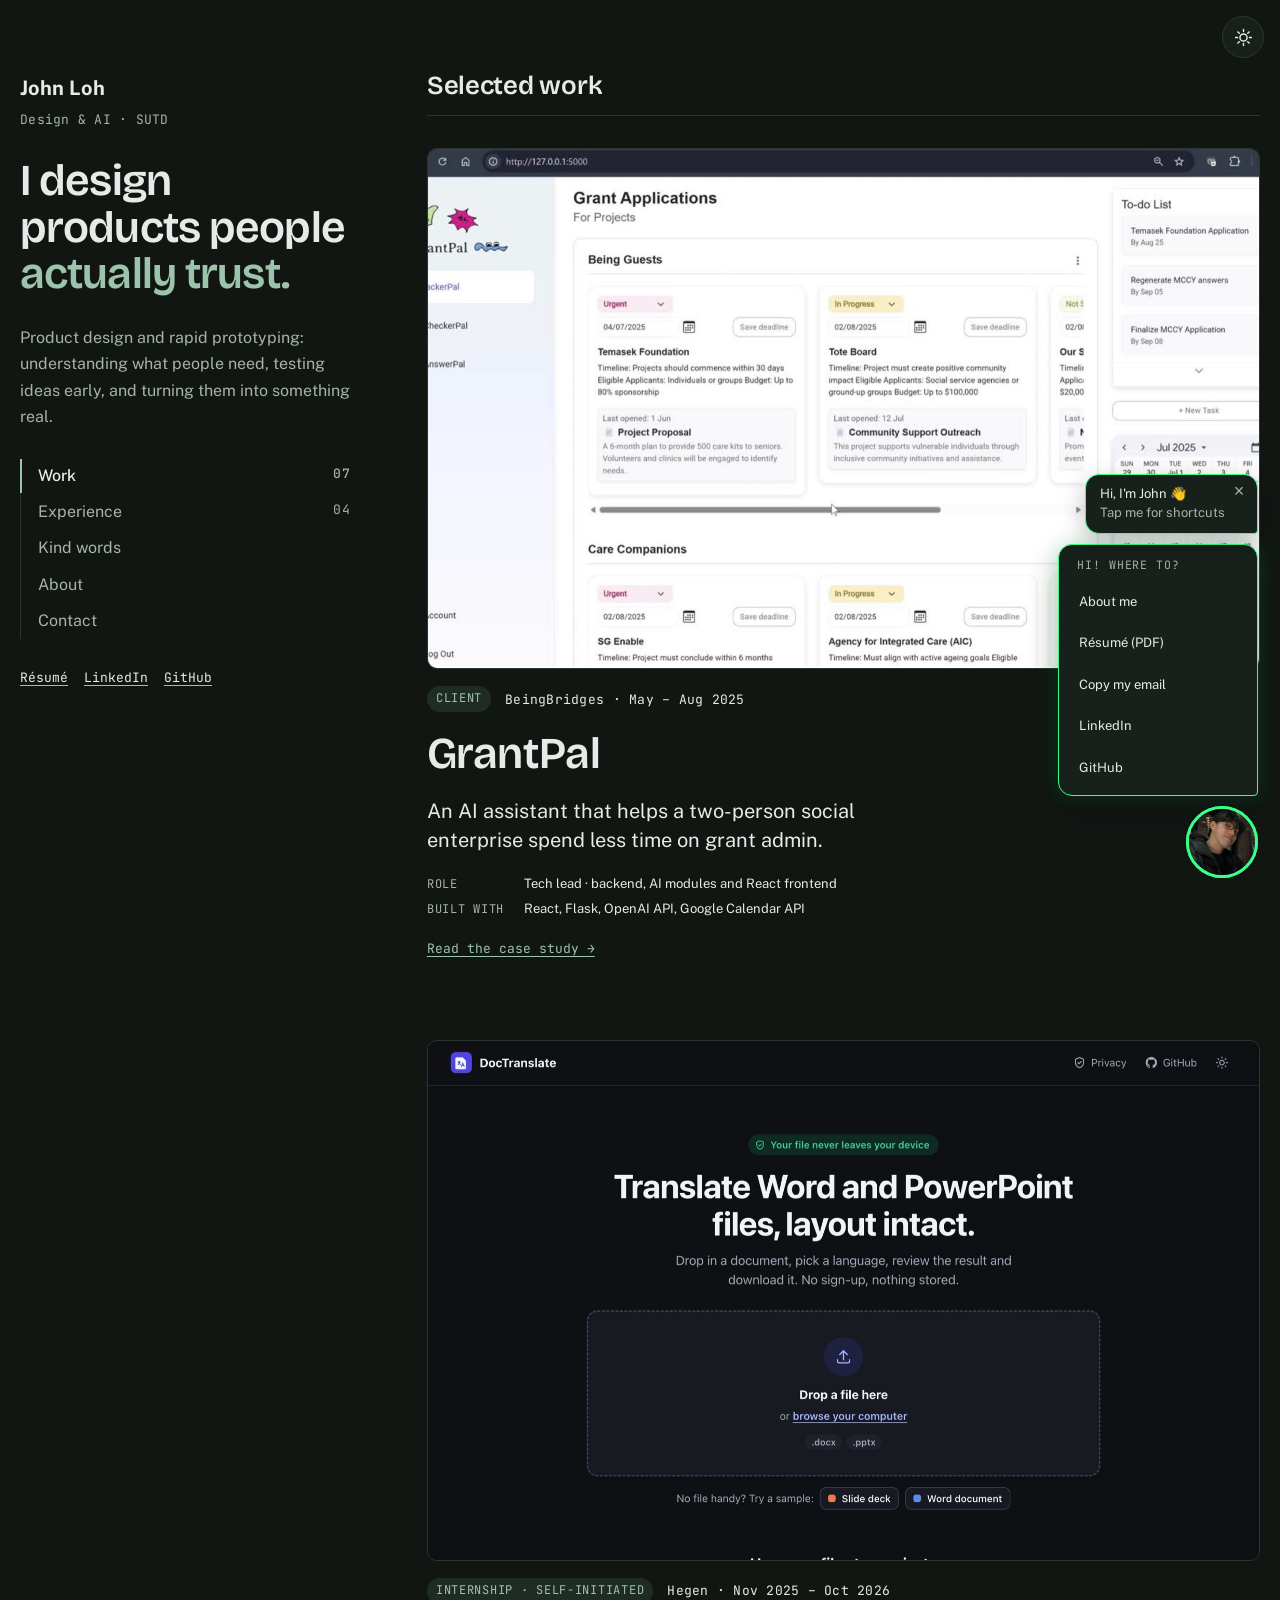
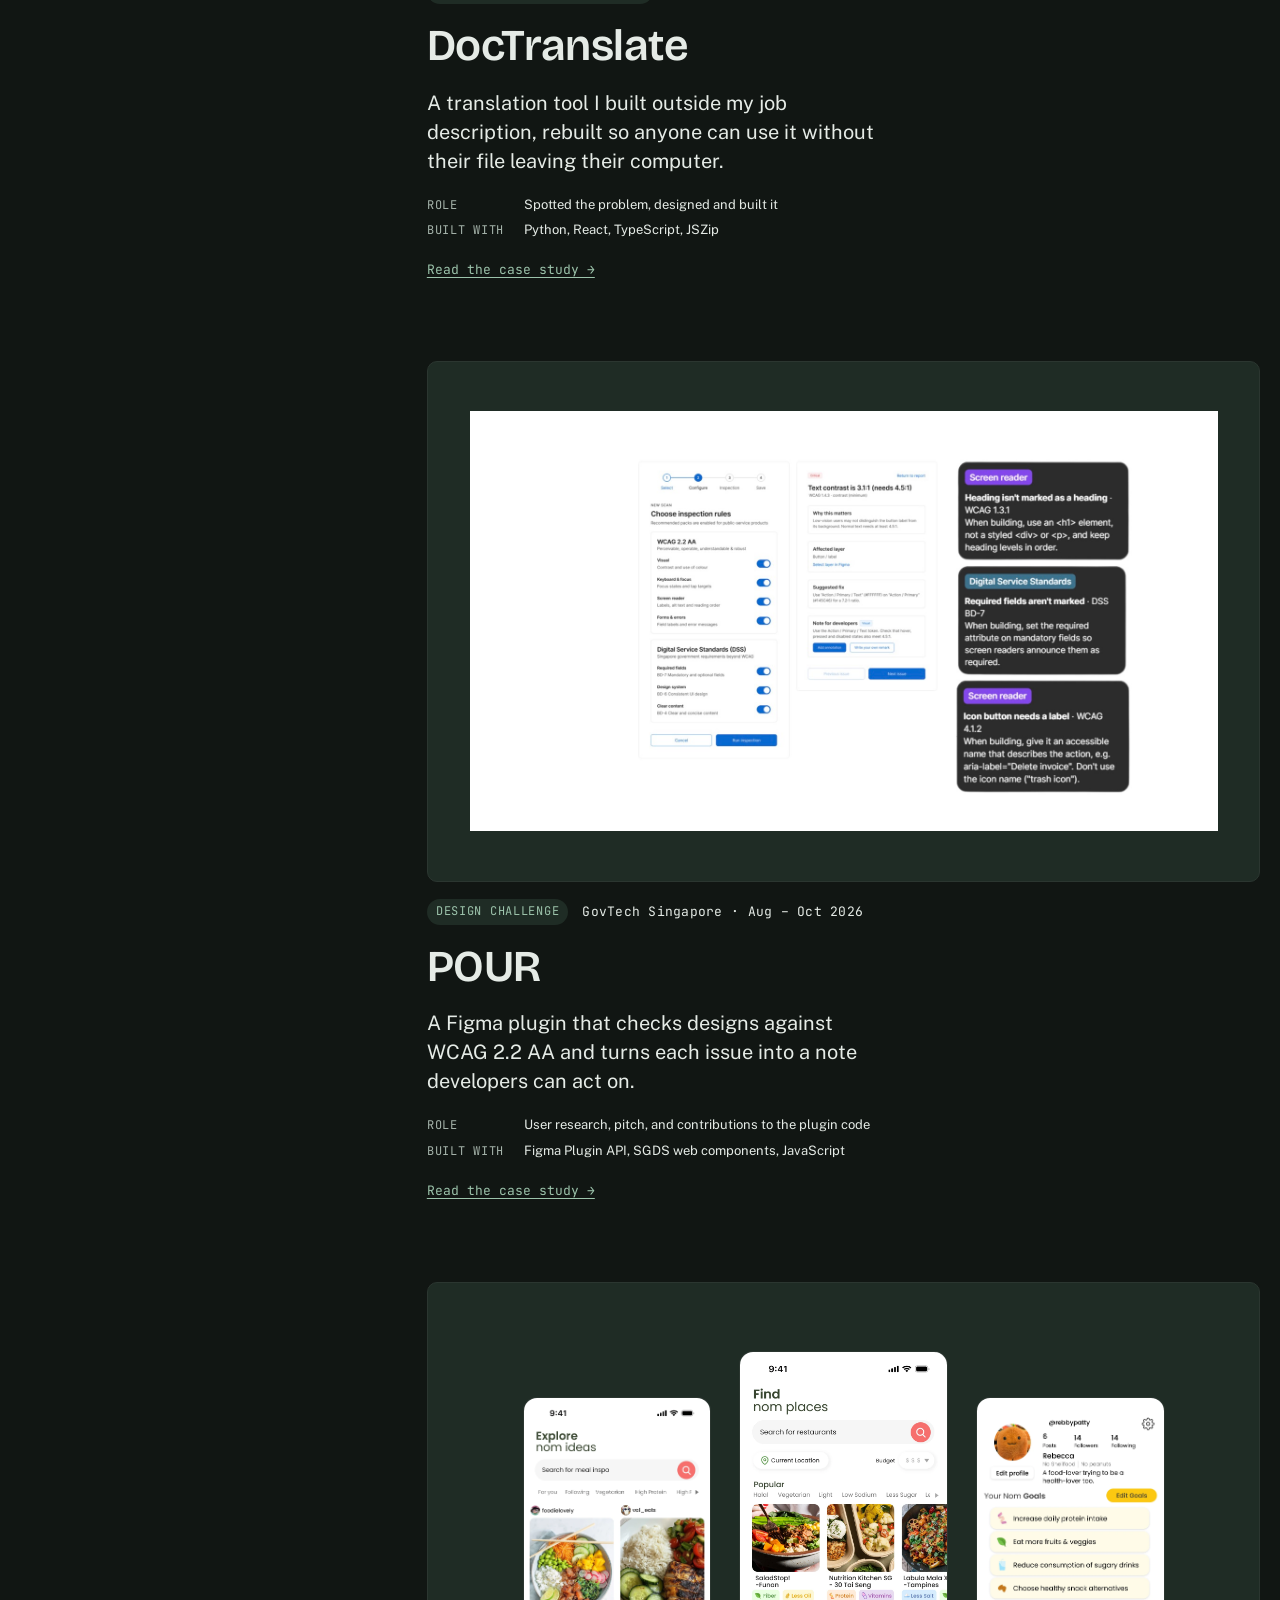
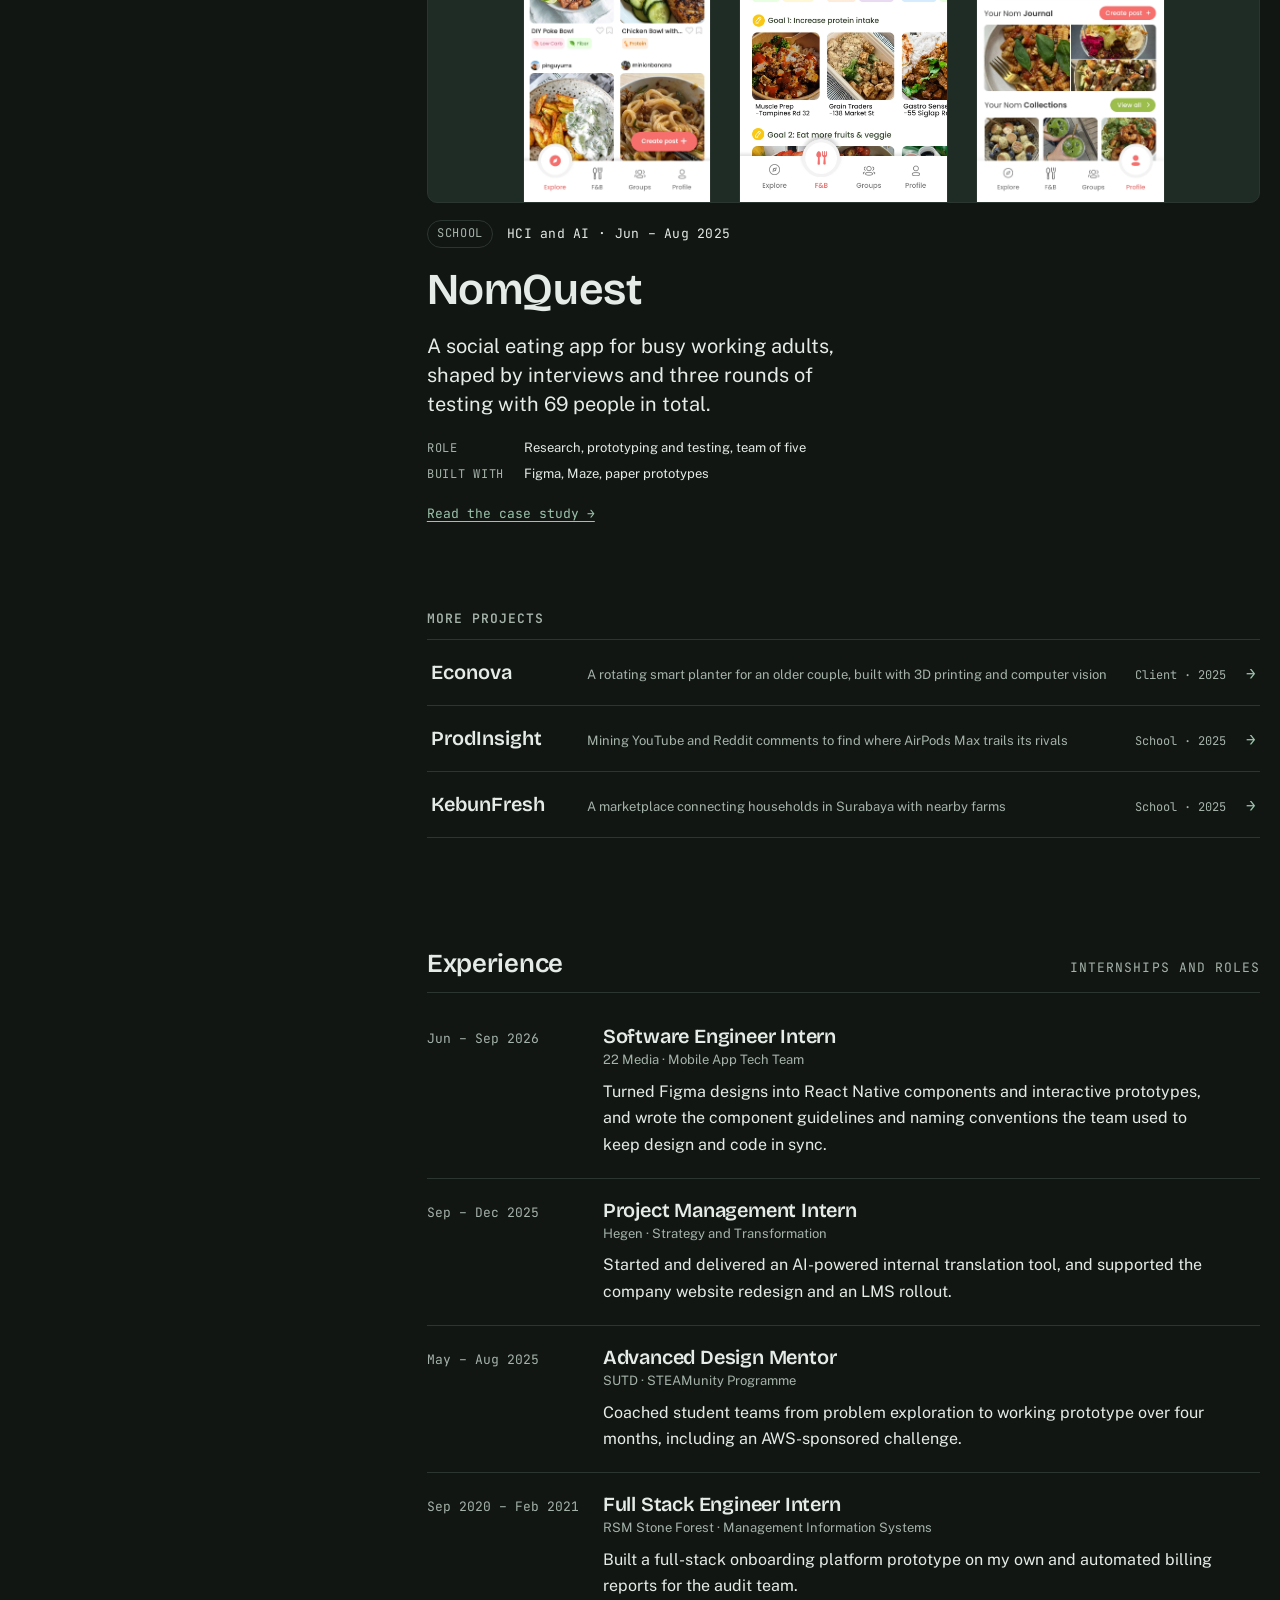
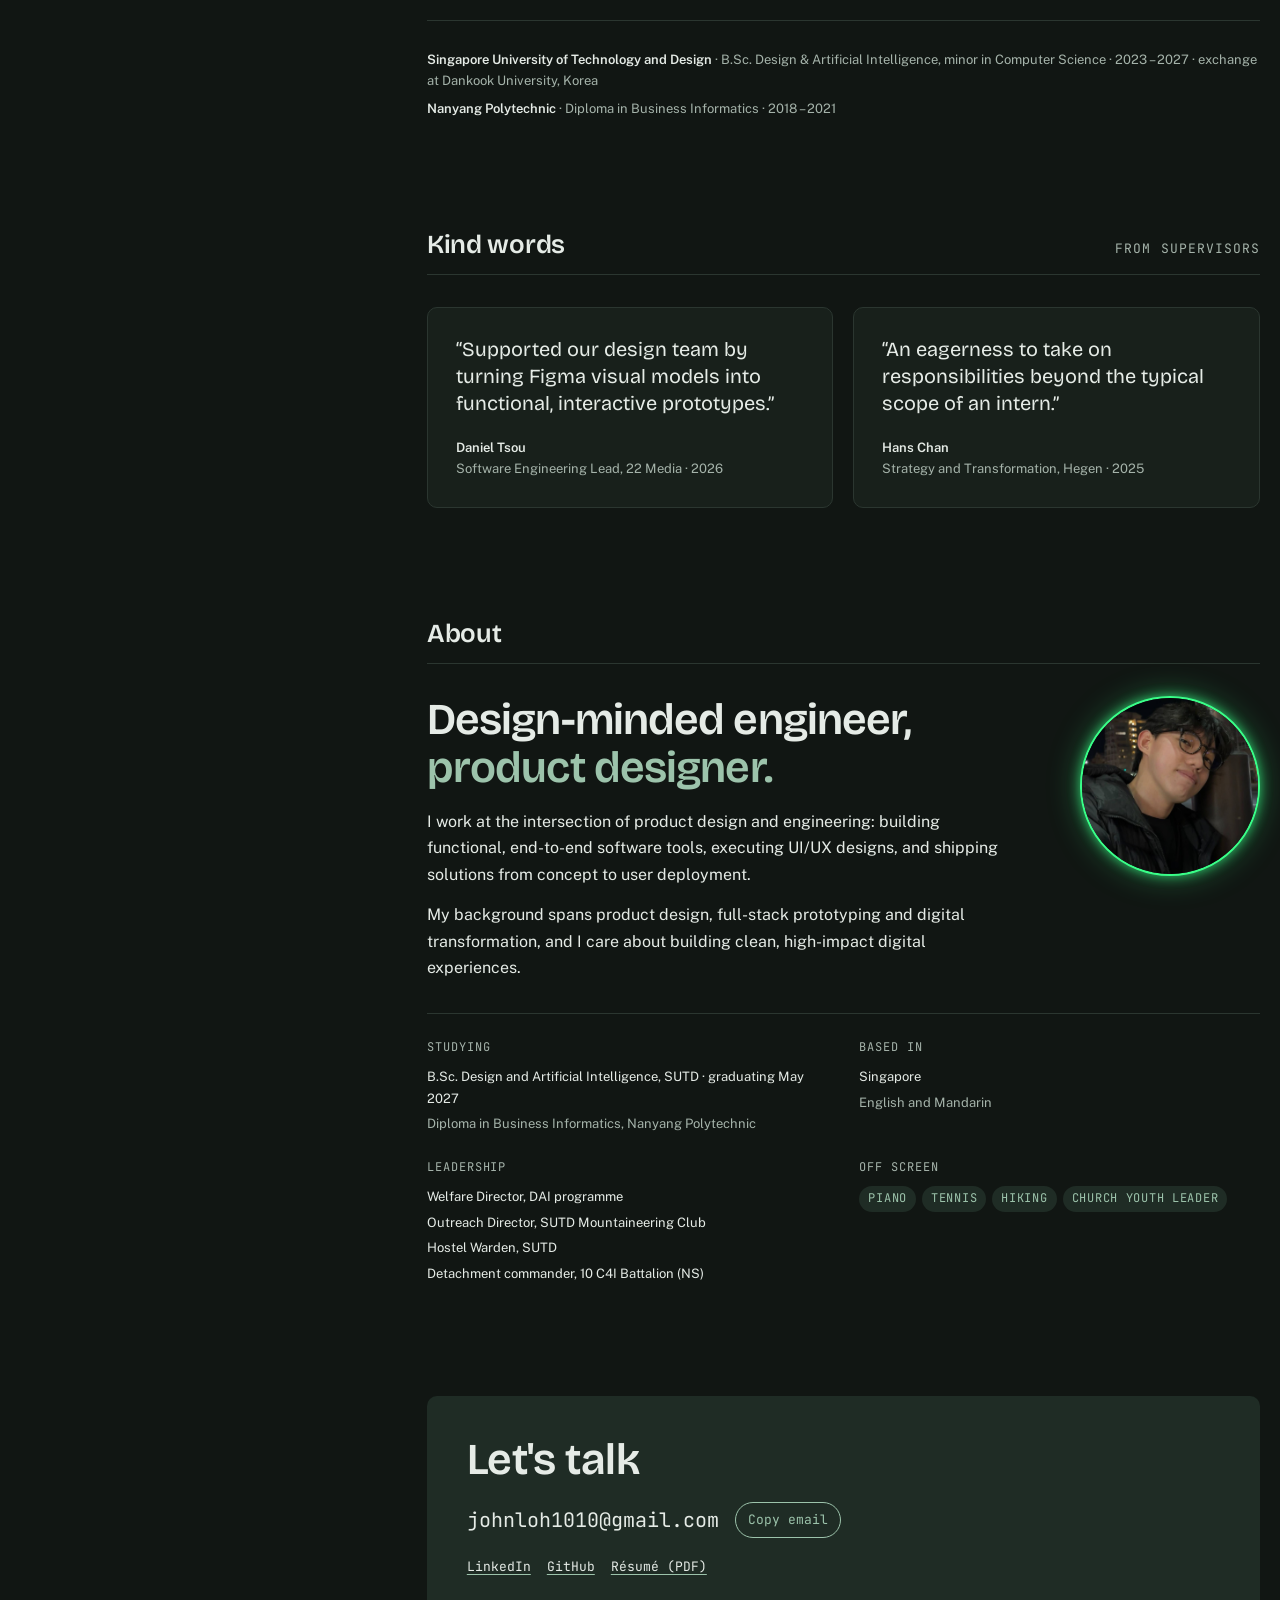
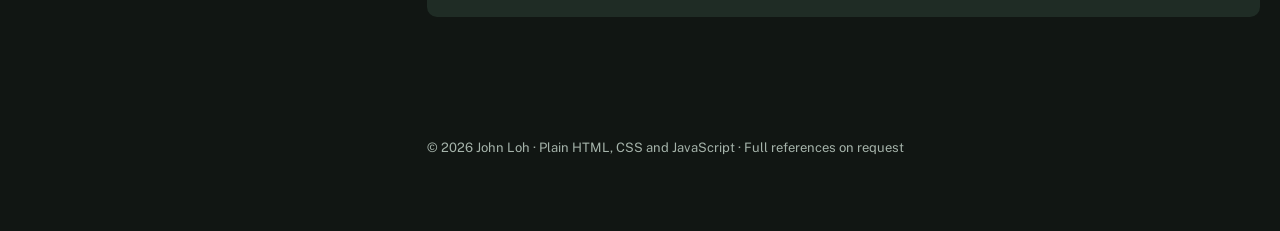
==== commit ddefcaa6: "Avatar guide: shortcuts menu and section reactions Co-Authored-By: Claude Opus 5.5 <noreply@anthropi" ====
--- a/index.html
+++ b/index.html
@@ -11,7 +11,7 @@
 <link rel="preconnect" href="https://fonts.googleapis.com">
 <link rel="preconnect" href="https://fonts.gstatic.com" crossorigin>
 <link rel="stylesheet" href="https://fonts.googleapis.com/css2?family=Bricolage+Grotesque:opsz,wght@12..96,400;12..96,600&family=JetBrains+Mono:wght@400;500&family=Public+Sans:ital,wght@0,400;0,500;0,600;1,400&display=swap">
-<link rel="stylesheet" href="css/style.css?v=20261020d">
+<link rel="stylesheet" href="css/style.css?v=20261021a">
 </head>
 <body>
 <button class="theme-toggle" id="theme-toggle" type="button" aria-label="Switch theme"><svg class="icon-sun" viewBox="0 0 24 24" aria-hidden="true"><circle cx="12" cy="12" r="4.5"/><path d="M12 2v2.5M12 19.5V22M2 12h2.5M19.5 12H22M4.9 4.9l1.8 1.8M17.3 17.3l1.8 1.8M4.9 19.1l1.8-1.8M17.3 6.7l1.8-1.8"/></svg><svg class="icon-moon" viewBox="0 0 24 24" aria-hidden="true"><path d="M20 14.5A8.5 8.5 0 1 1 9.5 4a7 7 0 0 0 10.5 10.5z"/></svg></button>
@@ -44,7 +44,7 @@
 
       <div class="projects">
 
-        <article class="project">
+        <article class="project" data-buddy="This one had a real client, and it's live!">
           <a class="project-link" href="work/grantpal/index.html">
             <div class="cover"><img src="images/grantpal/hero-trackerpal.jpg" alt="GrantPal's TrackerPal dashboard: grant cards grouped by project with status tags, a to-do list and a calendar" loading="lazy"></div>
             <div class="project-meta"><span class="chip">Client</span><span class="mono">BeingBridges · May – Aug 2025</span></div>
@@ -58,7 +58,7 @@
           <a class="cta" href="work/grantpal/index.html">Read the case study →</a>
         </article>
 
-        <article class="project">
+        <article class="project" data-buddy="I built this one outside my job description 👀">
           <a class="project-link" href="work/doctranslate/index.html">
           <div class="cover"><img src="images/doctranslate/upload-hero.jpg" alt="DocTranslate home screen with a drop zone and a note that your file never leaves your device" loading="lazy"></div>
           <div class="project-meta"><span class="chip">Internship · self-initiated</span><span class="mono">Hegen · Nov 2025 – Oct 2026</span></div>
@@ -72,7 +72,7 @@
           <a class="cta" href="work/doctranslate/index.html">Read the case study →</a>
         </article>
 
-        <article class="project">
+        <article class="project" data-buddy="We pitched this one to GovTech!">
           <a class="project-link" href="work/pour/index.html">
           <div class="cover cover--shot"><img src="images/pour/hero-plugin-overview.jpg" alt="POUR plugin screens: choosing WCAG and DSS rule packs, an issue detail with a suggested fix, and developer annotations" loading="lazy"></div>
           <div class="project-meta"><span class="chip">Design challenge</span><span class="mono">GovTech Singapore · Aug – Oct 2026</span></div>
@@ -86,7 +86,7 @@
           <a class="cta" href="work/pour/index.html">Read the case study →</a>
         </article>
 
-        <article class="project">
+        <article class="project" data-buddy="We tested this with 69 people.">
           <a class="project-link" href="work/nomquest/index.html">
           <div class="cover cover--phones">
             <img src="images/nomquest/screen-explore.webp" alt="NomQuest explore page with meal inspiration posts" loading="lazy">
@@ -116,7 +116,7 @@
       </div>
     </section>
 
-    <section id="experience" aria-labelledby="exp-title">
+    <section id="experience" aria-labelledby="exp-title" data-buddy="From code to project management.">
       <div class="section-head">
         <h2 id="exp-title">Experience</h2>
         <span class="eyebrow">Internships and roles</span>
@@ -161,7 +161,7 @@
       </div>
     </section>
 
-    <section id="kind-words" aria-labelledby="kw-title">
+    <section id="kind-words" aria-labelledby="kw-title" data-buddy="My supervisors said nice things 🥹">
       <div class="section-head">
         <h2 id="kw-title">Kind words</h2>
         <span class="eyebrow">From supervisors</span>
@@ -233,12 +233,20 @@
 </div>
 <div class="buddy" id="buddy">
   <div class="buddy-bubble" id="buddy-bubble" role="status" hidden>
-    <p>Hi, I'm John 👋<br><span>Click me to know more about me</span></p>
+    <p id="buddy-text">Hi, I'm John 👋<br><span>Tap me for shortcuts</span></p>
     <button class="buddy-close" id="buddy-close" type="button" aria-label="Close message">×</button>
   </div>
-  <a class="buddy-avatar" href="#about" aria-label="Go to the About section"><img src="images/john.jpg" alt="" width="800" height="1000"></a>
+  <div class="buddy-menu" id="buddy-menu" role="menu" aria-label="Shortcuts" hidden>
+    <p class="buddy-menu-title">Hi! Where to?</p>
+    <a role="menuitem" href="#about">About me</a>
+    <a role="menuitem" href="resume.pdf">Résumé (PDF)</a>
+    <button role="menuitem" type="button" id="buddy-copy">Copy my email</button>
+    <a role="menuitem" href="https://www.linkedin.com/in/john-loh-892a8318b/">LinkedIn</a>
+    <a role="menuitem" href="https://github.com/7ohnloh">GitHub</a>
+  </div>
+  <button class="buddy-avatar" id="buddy-avatar" type="button" aria-label="Open shortcuts" aria-haspopup="menu" aria-expanded="false" aria-controls="buddy-menu"><img src="images/john.jpg" alt="" width="800" height="1000"></button>
 </div>
-<script src="js/main.js?v=20261020d"></script>
-<script src="js/theme.js?v=20261020d"></script>
+<script src="js/main.js?v=20261021a"></script>
+<script src="js/theme.js?v=20261021a"></script>
 </body>
 </html>
--- a/css/style.css
+++ b/css/style.css
@@ -436,6 +436,15 @@
 .bar[data-tip]::after { content: attr(data-tip); position: absolute; left: var(--tip-x, 0); bottom: calc(100% + 8px); z-index: 5; width: max-content; max-width: min(260px, 70vw); white-space: normal; line-height: 1.4; padding: 6px 10px; border-radius: 8px; background: var(--ink); color: var(--paper); font-family: var(--font-mono); font-size: 0.72rem; opacity: 0; transform: translateY(4px); pointer-events: none; transition: opacity 0.15s ease, transform 0.15s ease; }
 .bar[data-tip]:hover::after, .bar[data-tip]:focus-visible::after { opacity: 1; transform: none; }
 
+/* ---------- avatar guide menu ---------- */
+button.buddy-avatar { padding: 0; cursor: pointer; font: inherit; }
+.buddy-avatar[aria-expanded="true"] { transform: scale(0.94); }
+.buddy-menu { display: grid; gap: 2px; min-width: 200px; padding: 8px; border-radius: 14px 14px 4px 14px; background: var(--panel); border: 1px solid var(--neon); box-shadow: 0 10px 30px rgba(0, 0, 0, 0.3), 0 0 22px color-mix(in srgb, var(--neon) 18%, transparent); animation: buddy-pop 0.25s ease; }
+.buddy-menu-title { margin: 2px 10px 6px; font-family: var(--font-mono); font-size: 0.72rem; text-transform: uppercase; letter-spacing: 0.08em; color: var(--ink-soft); }
+.buddy-menu a, .buddy-menu button { display: block; width: 100%; text-align: left; padding: 9px 12px; border-radius: 8px; border: 0; background: none; color: var(--ink); font: inherit; font-size: var(--step--1); text-decoration: none; cursor: pointer; }
+.buddy-menu a:hover, .buddy-menu button:hover, .buddy-menu a:focus-visible, .buddy-menu button:focus-visible { background: var(--sage-wash); color: var(--sage); outline: none; }
+@media (prefers-reduced-motion: reduce) { .buddy-menu { animation: none; } }
+
 /* ---------- narrow screens ---------- */
 @media (max-width: 880px) {
   .shell { grid-template-columns: minmax(0, 1fr); }
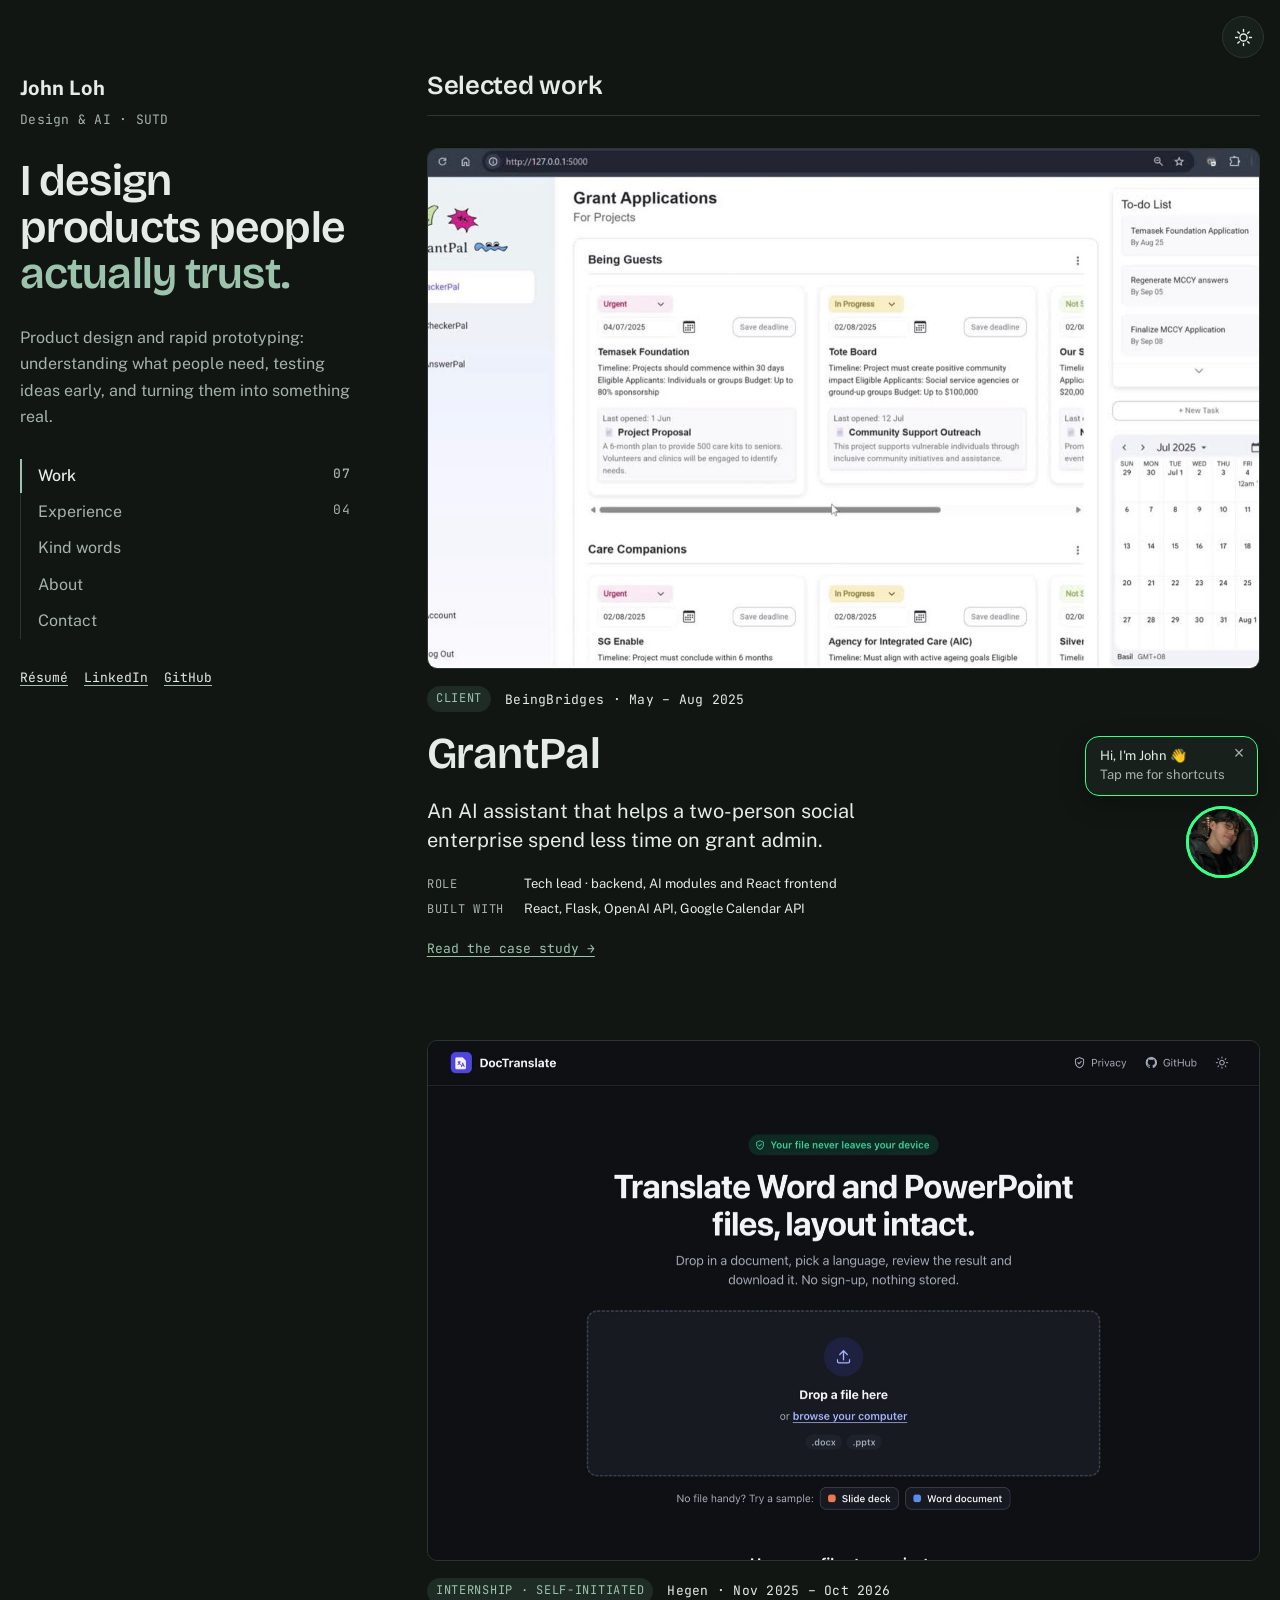
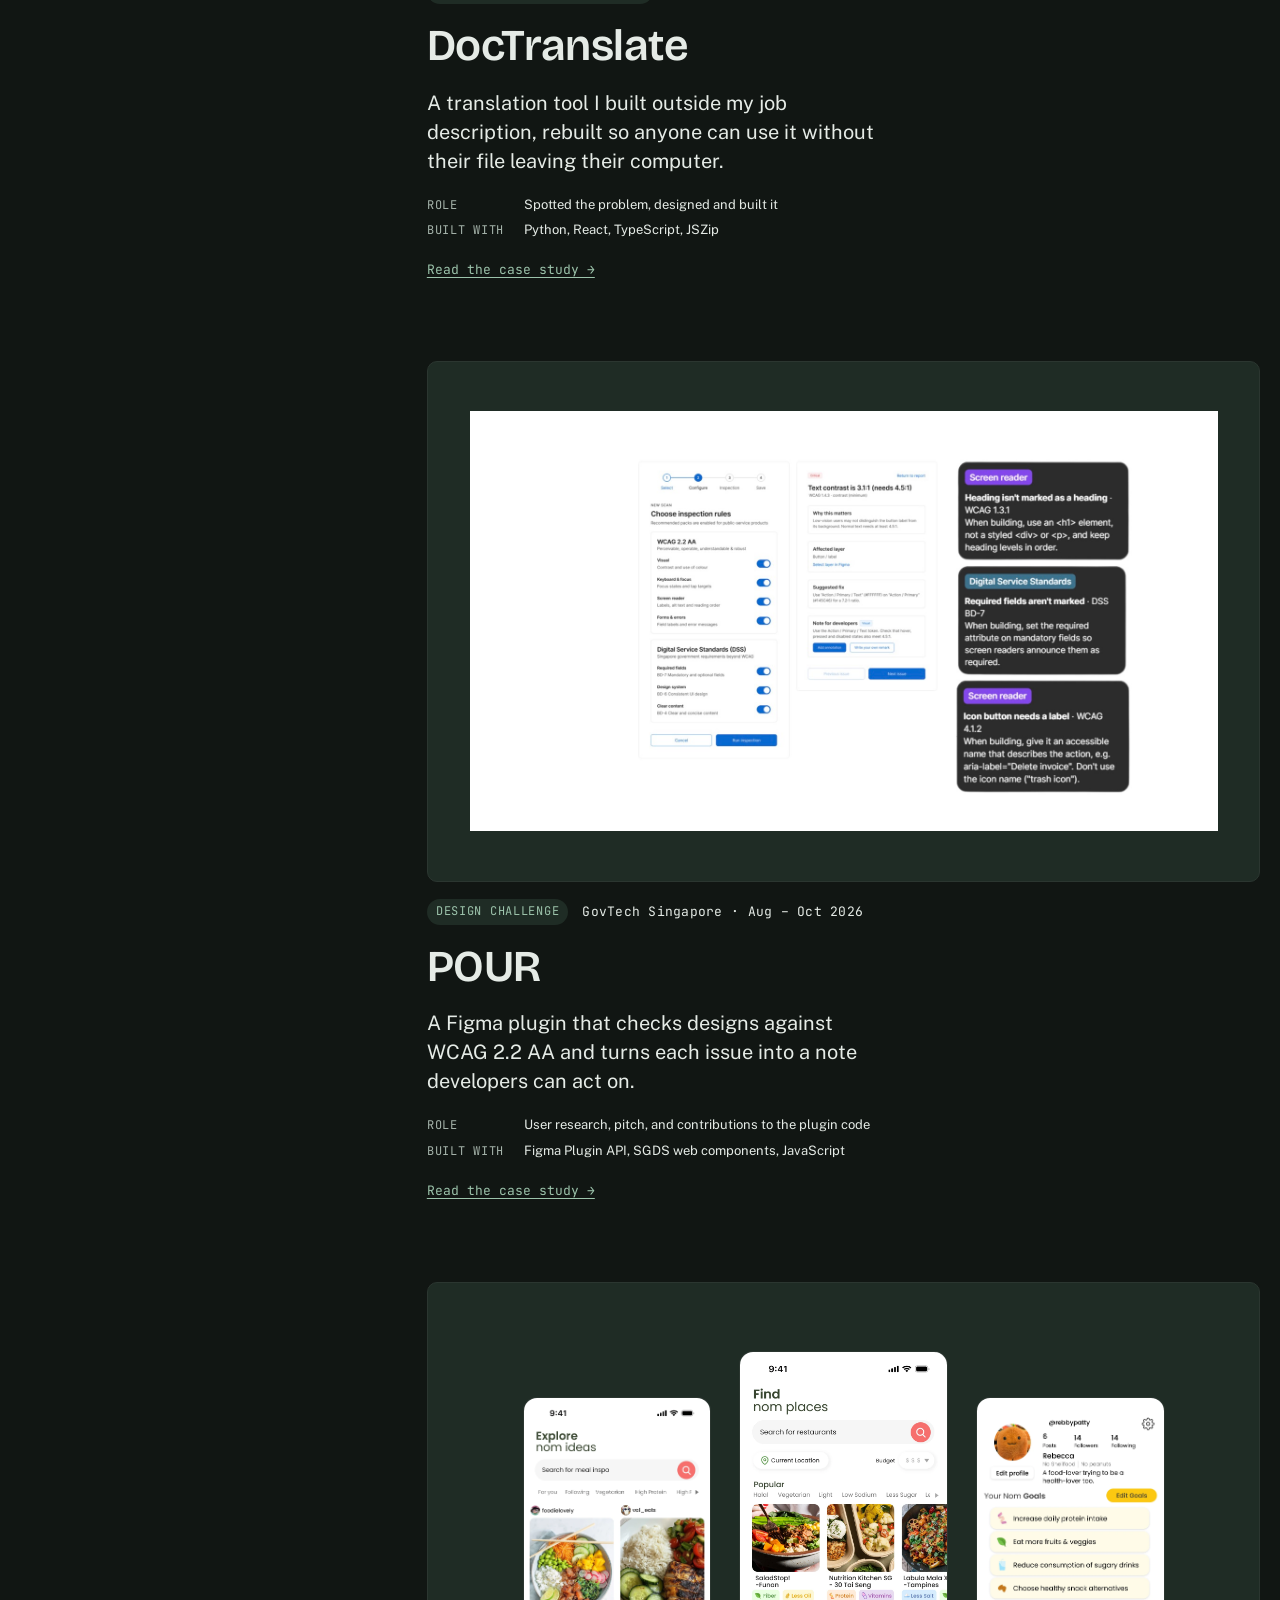
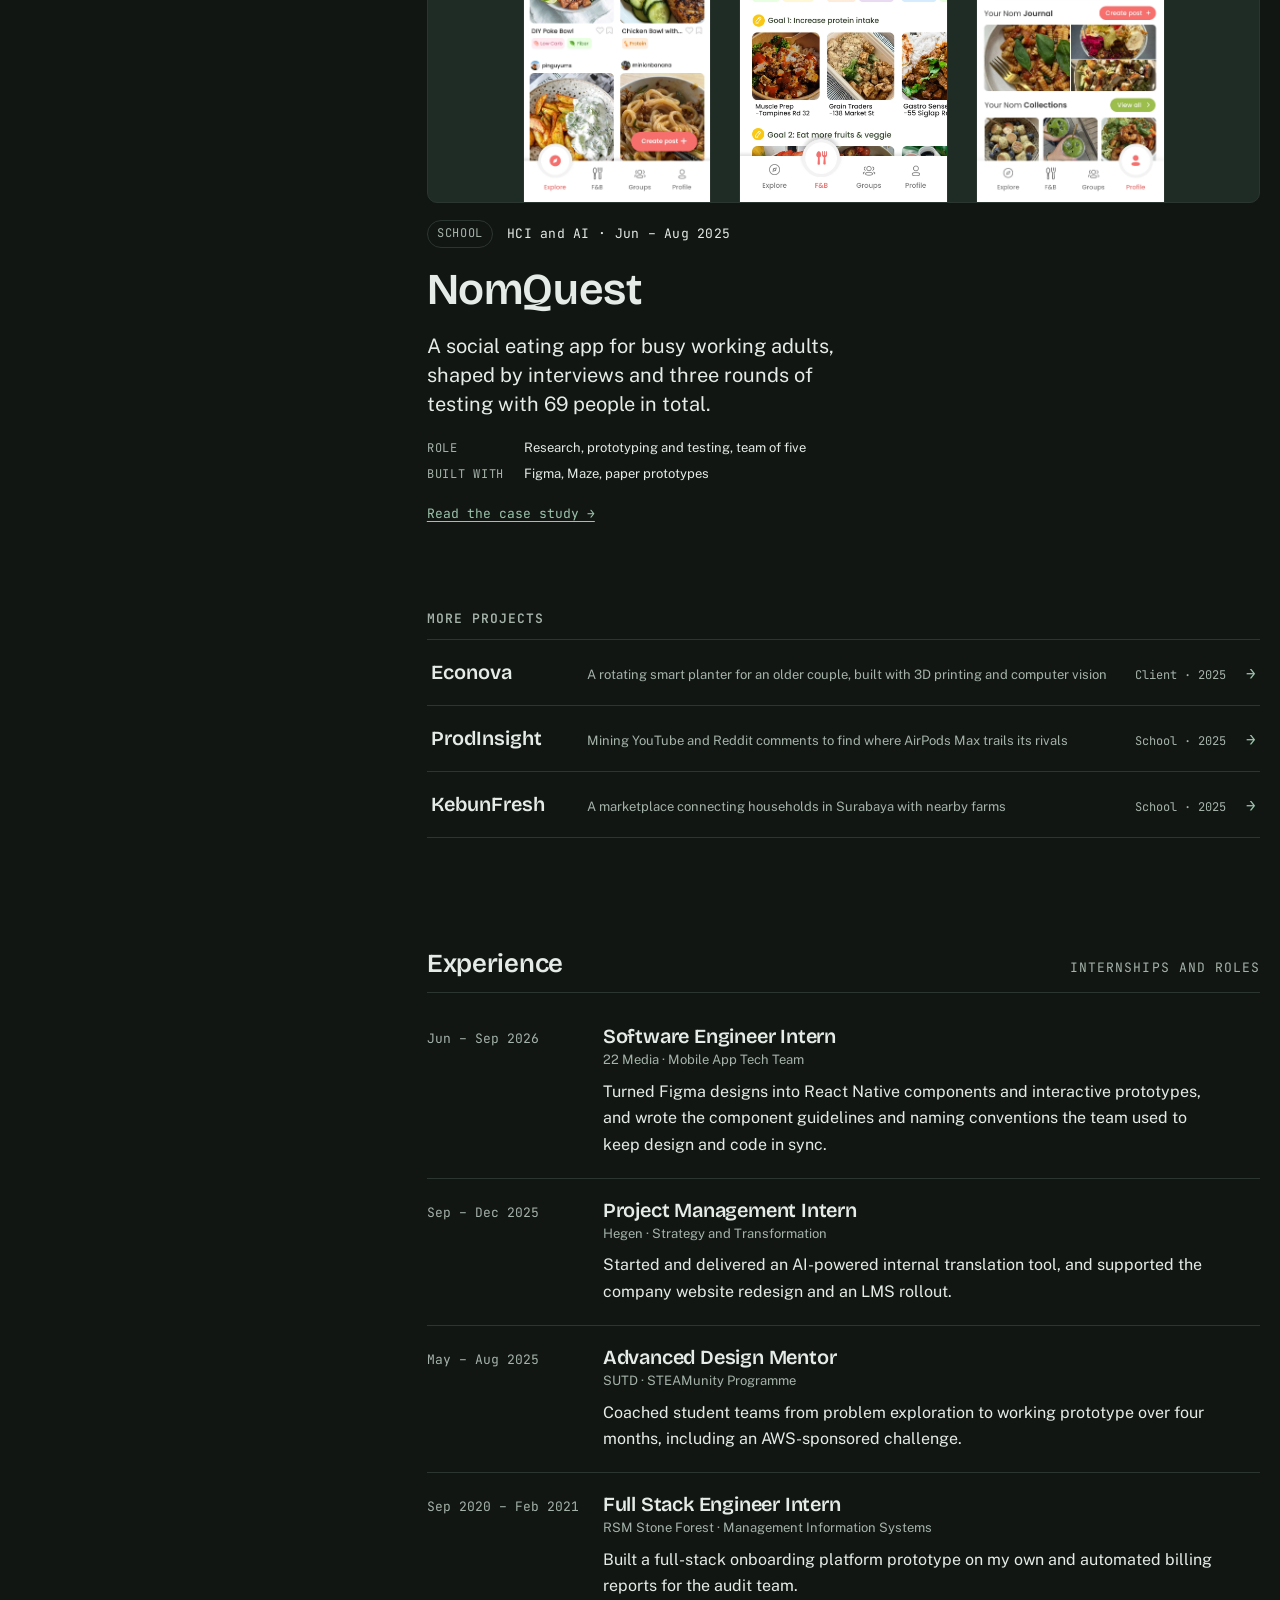
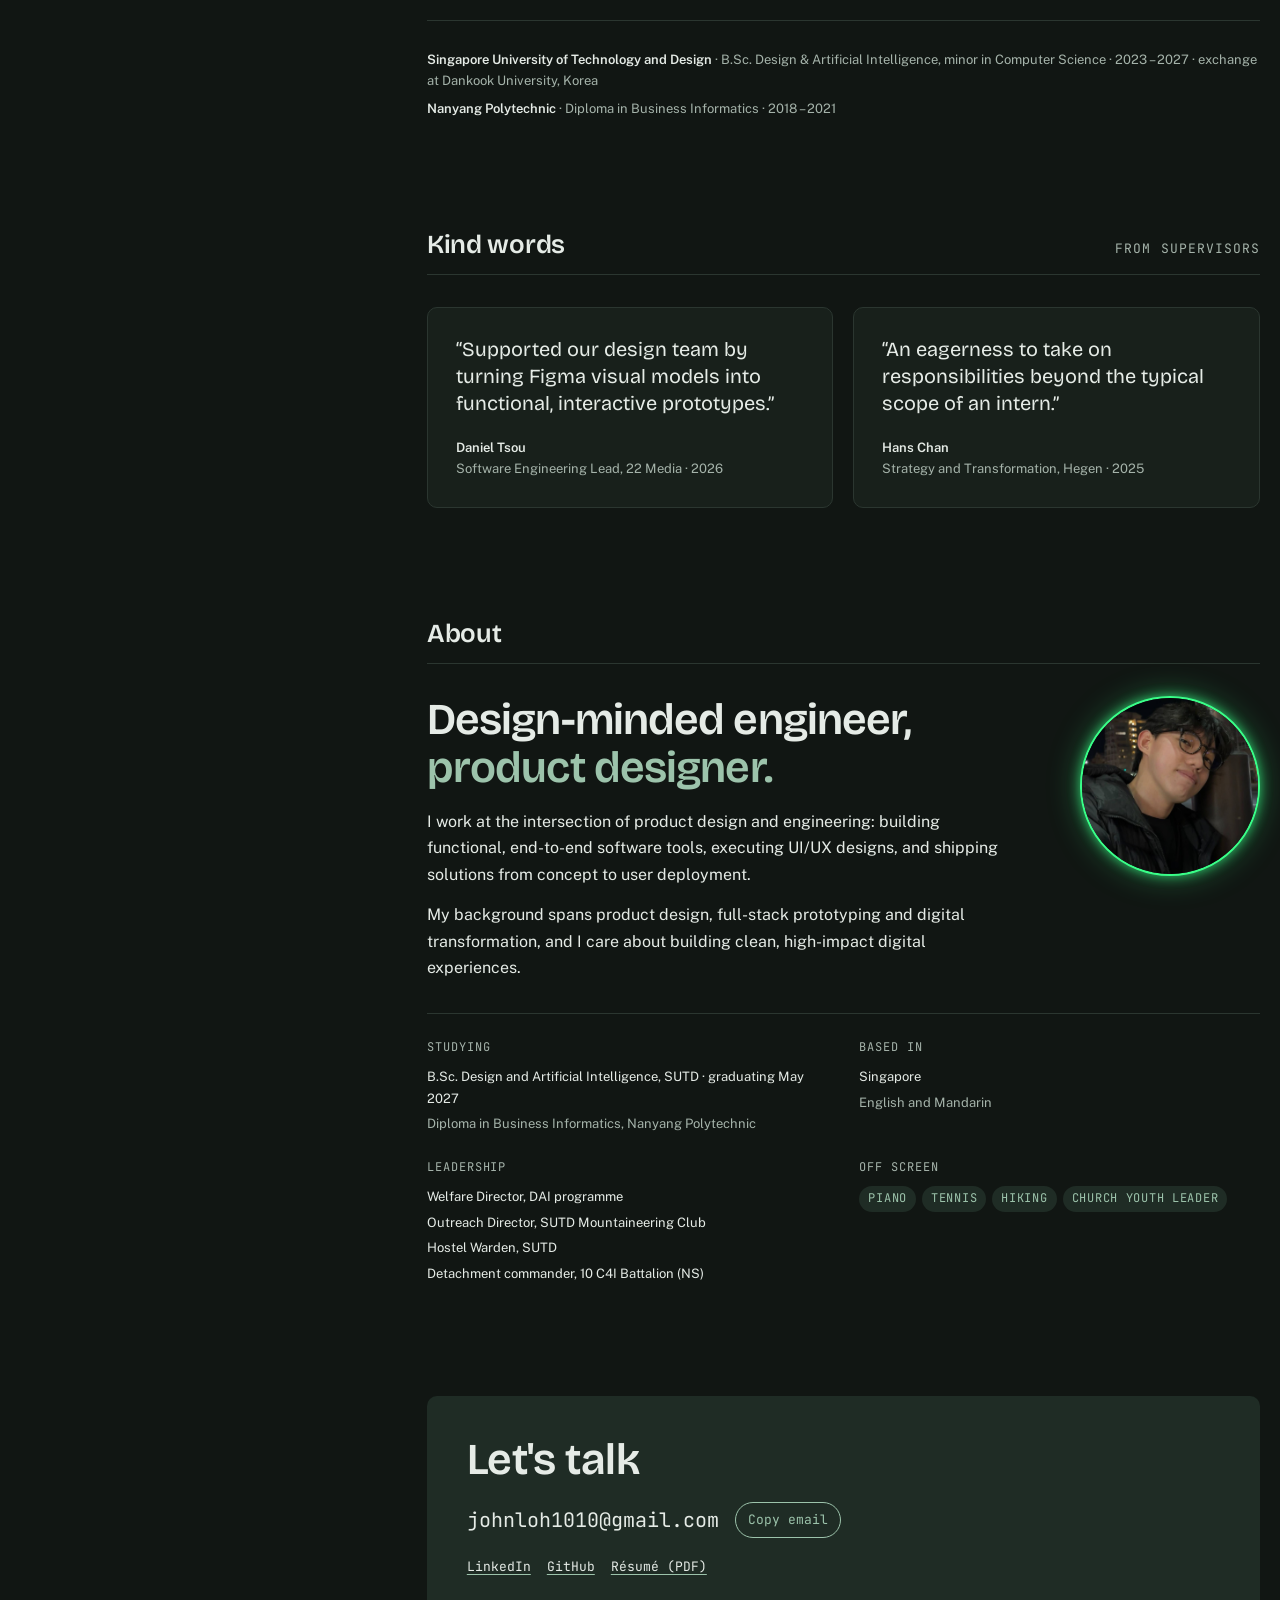
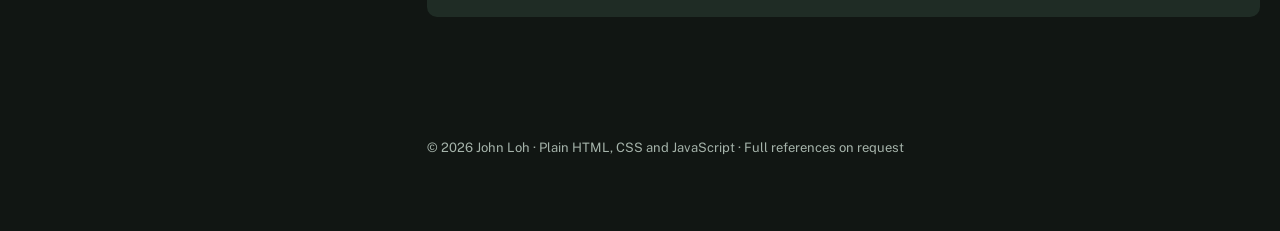
==== commit 6f18db04: "Fix: hidden elements stay hidden, so the avatar menu closes on click Co-Authored-By: Claude Opus 5.5" ====
--- a/index.html
+++ b/index.html
@@ -11,7 +11,7 @@
 <link rel="preconnect" href="https://fonts.googleapis.com">
 <link rel="preconnect" href="https://fonts.gstatic.com" crossorigin>
 <link rel="stylesheet" href="https://fonts.googleapis.com/css2?family=Bricolage+Grotesque:opsz,wght@12..96,400;12..96,600&family=JetBrains+Mono:wght@400;500&family=Public+Sans:ital,wght@0,400;0,500;0,600;1,400&display=swap">
-<link rel="stylesheet" href="css/style.css?v=20261021a">
+<link rel="stylesheet" href="css/style.css?v=20261021b">
 </head>
 <body>
 <button class="theme-toggle" id="theme-toggle" type="button" aria-label="Switch theme"><svg class="icon-sun" viewBox="0 0 24 24" aria-hidden="true"><circle cx="12" cy="12" r="4.5"/><path d="M12 2v2.5M12 19.5V22M2 12h2.5M19.5 12H22M4.9 4.9l1.8 1.8M17.3 17.3l1.8 1.8M4.9 19.1l1.8-1.8M17.3 6.7l1.8-1.8"/></svg><svg class="icon-moon" viewBox="0 0 24 24" aria-hidden="true"><path d="M20 14.5A8.5 8.5 0 1 1 9.5 4a7 7 0 0 0 10.5 10.5z"/></svg></button>
@@ -246,7 +246,7 @@
   </div>
   <button class="buddy-avatar" id="buddy-avatar" type="button" aria-label="Open shortcuts" aria-haspopup="menu" aria-expanded="false" aria-controls="buddy-menu"><img src="images/john.jpg" alt="" width="800" height="1000"></button>
 </div>
-<script src="js/main.js?v=20261021a"></script>
-<script src="js/theme.js?v=20261021a"></script>
+<script src="js/main.js?v=20261021b"></script>
+<script src="js/theme.js?v=20261021b"></script>
 </body>
 </html>
--- a/css/style.css
+++ b/css/style.css
@@ -36,6 +36,7 @@
 }
 
 *, *::before, *::after { box-sizing: border-box; }
+[hidden] { display: none !important; }
 html { scroll-behavior: smooth; }
 @media (prefers-reduced-motion: reduce) { html { scroll-behavior: auto; } }
 body {
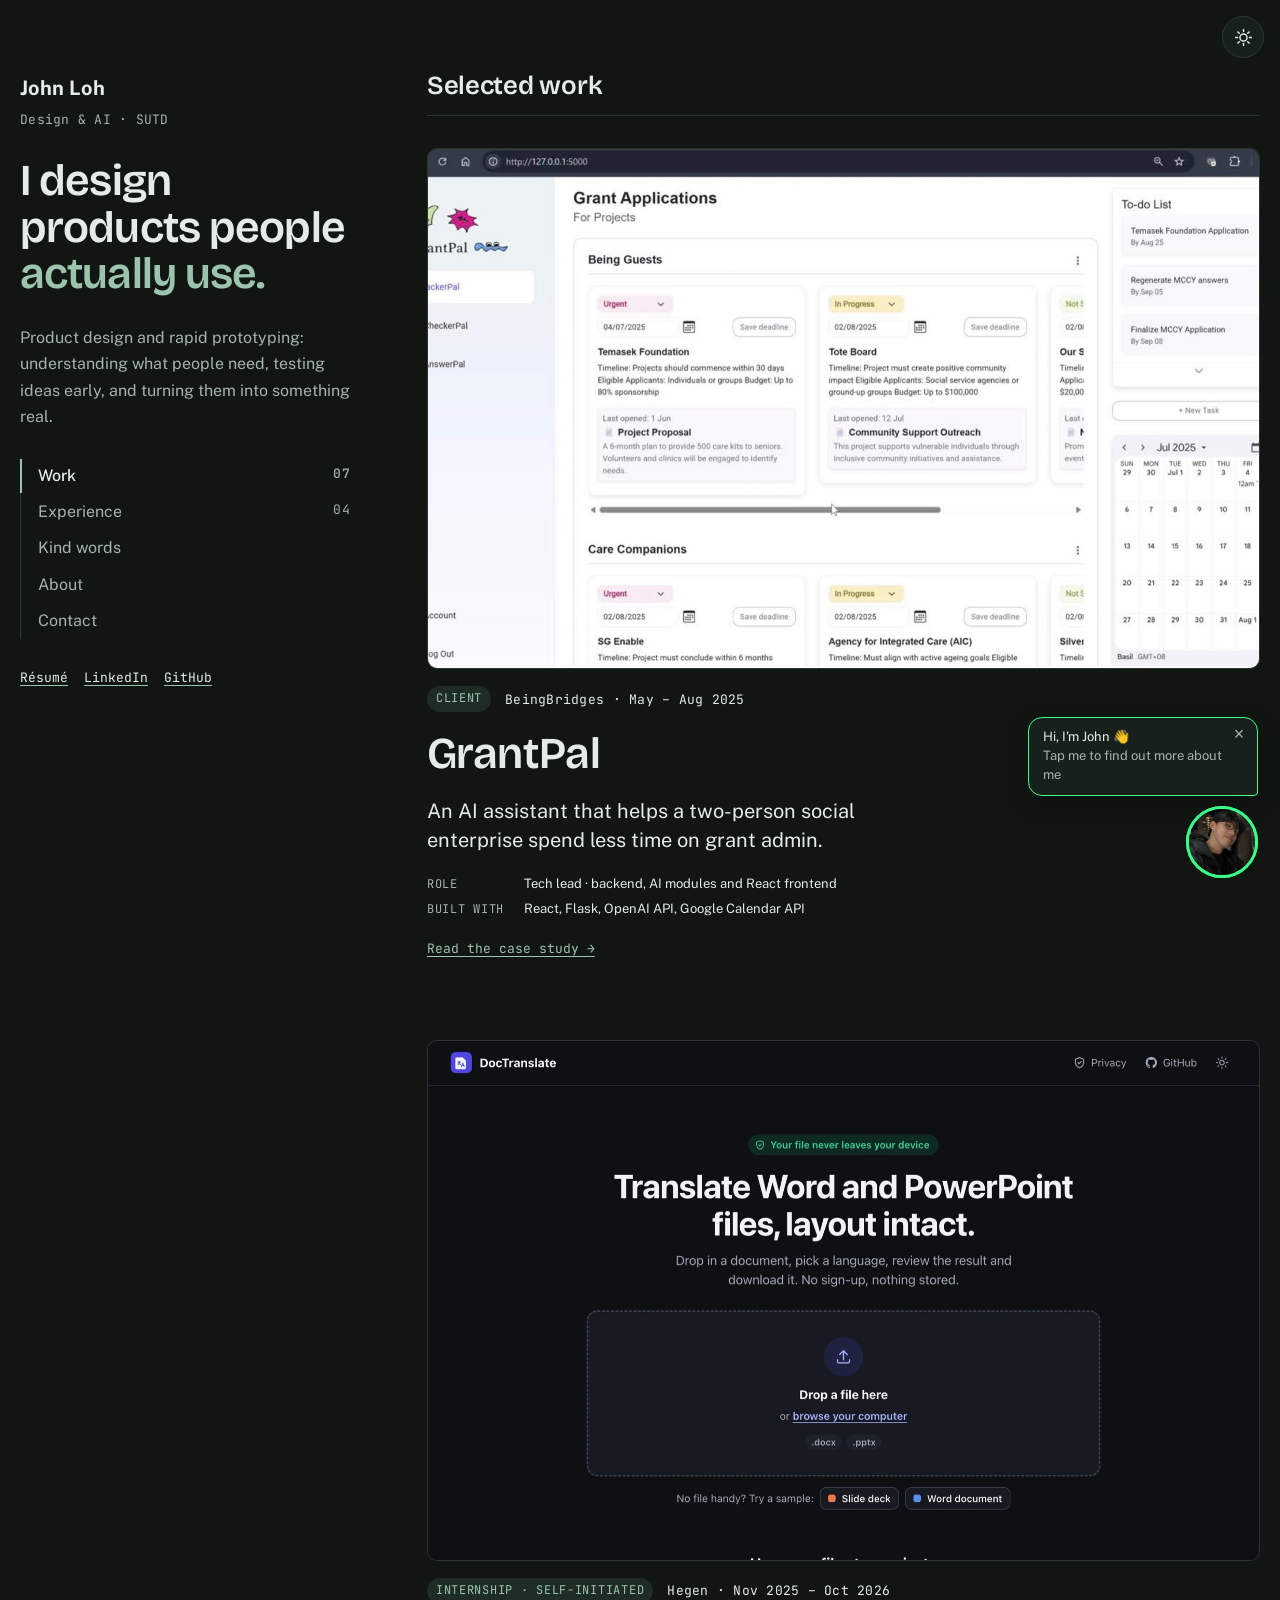
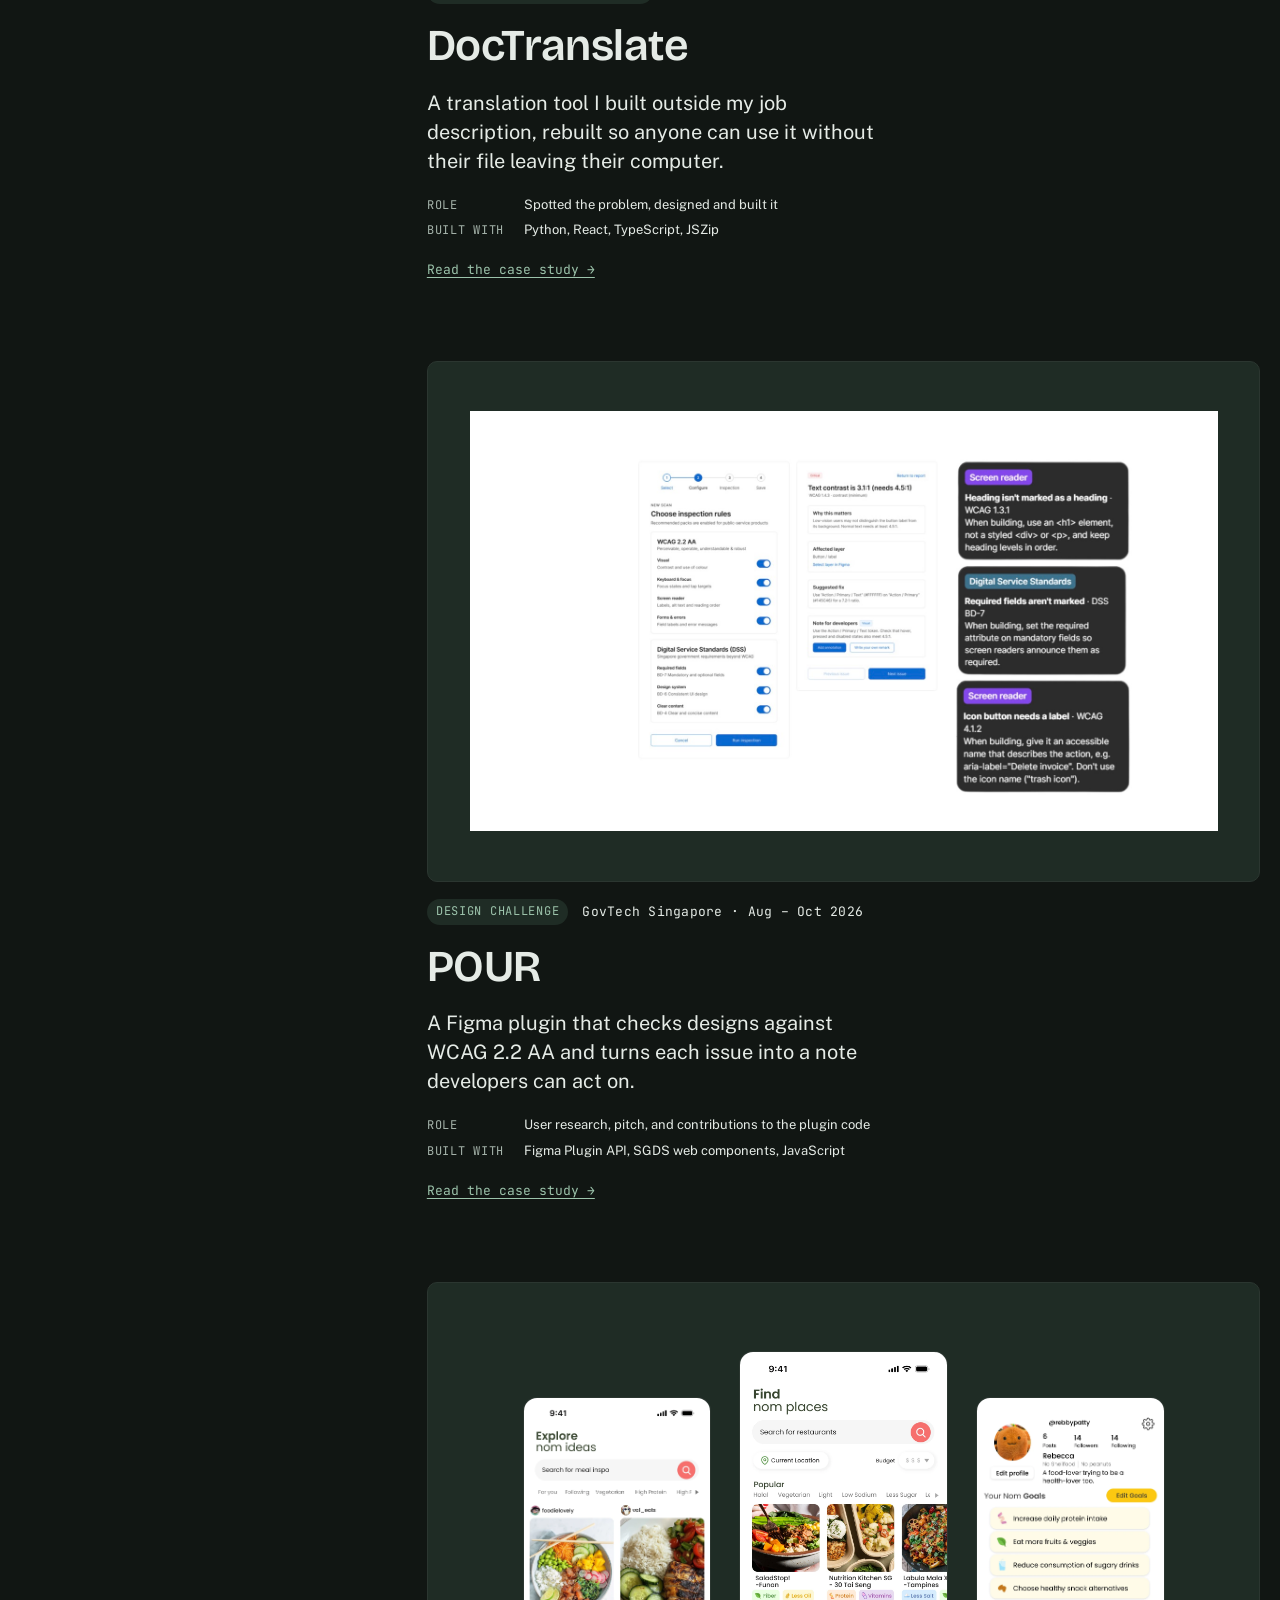
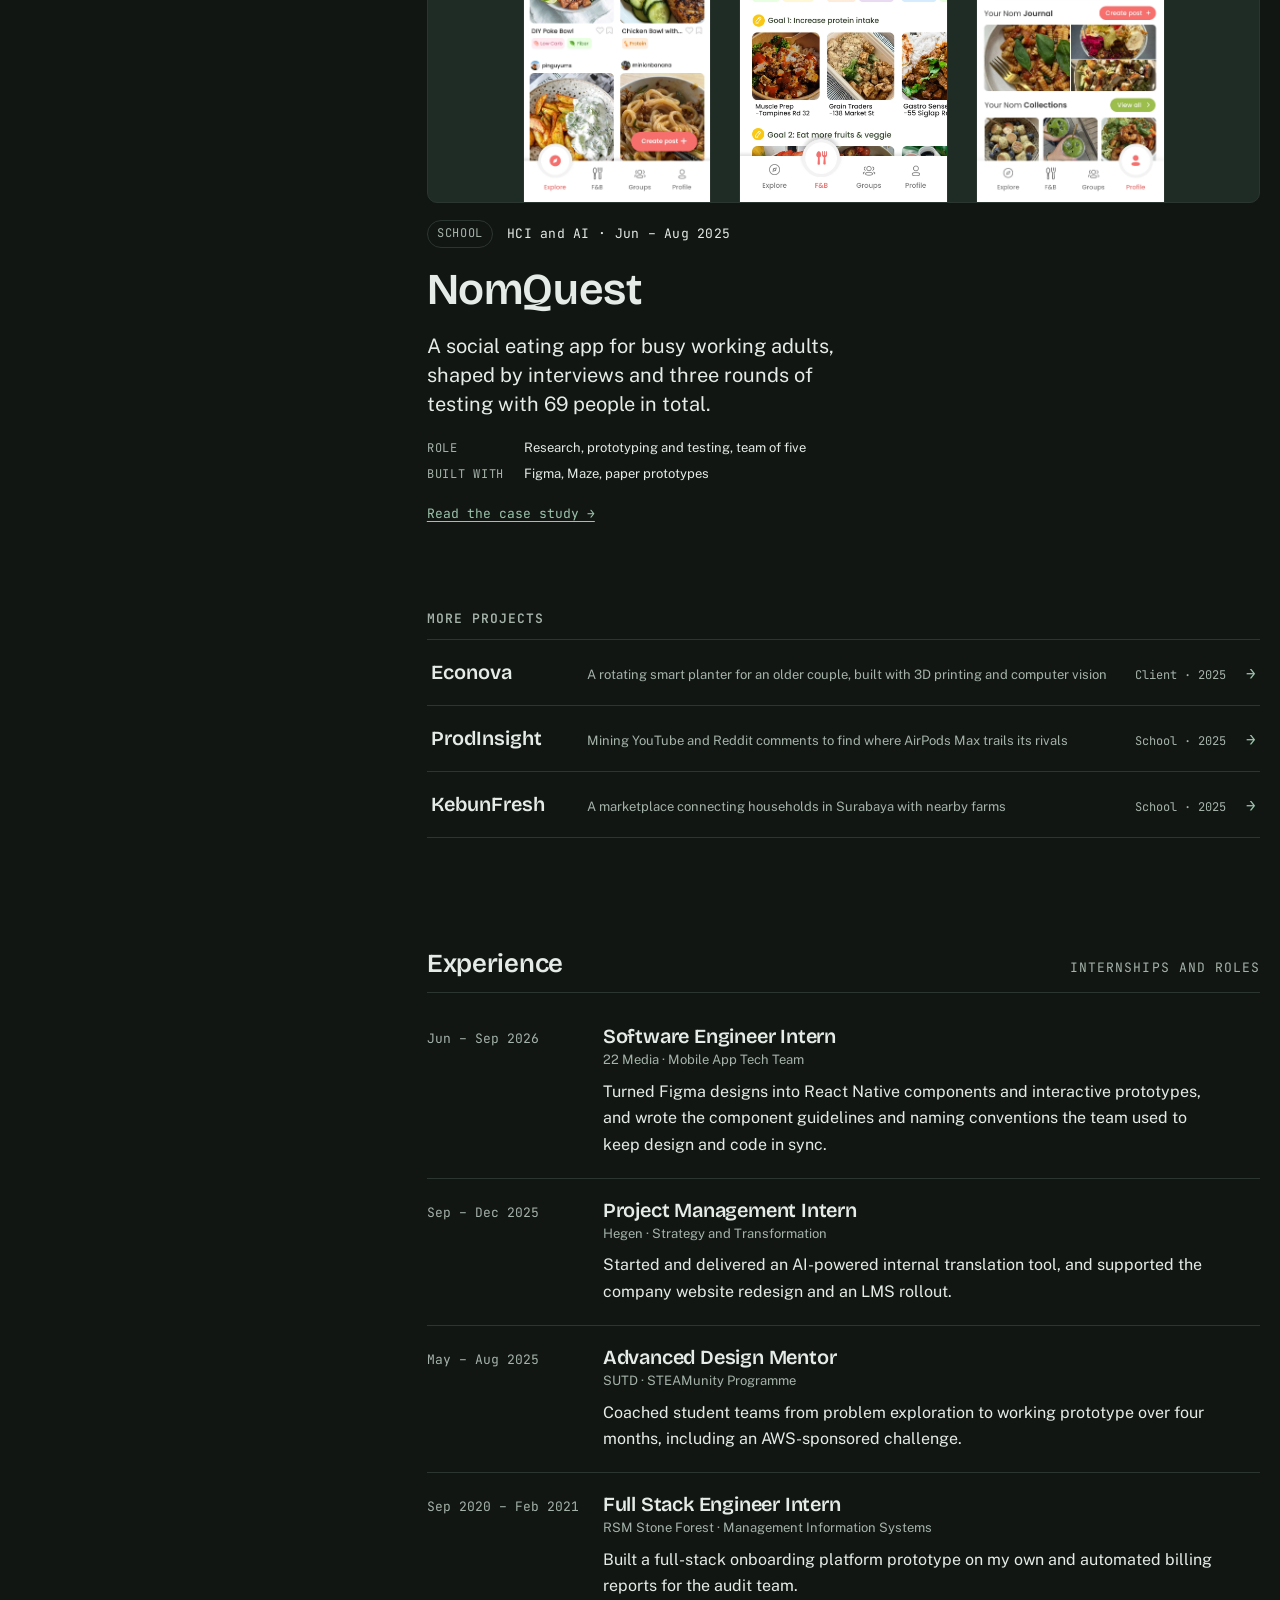
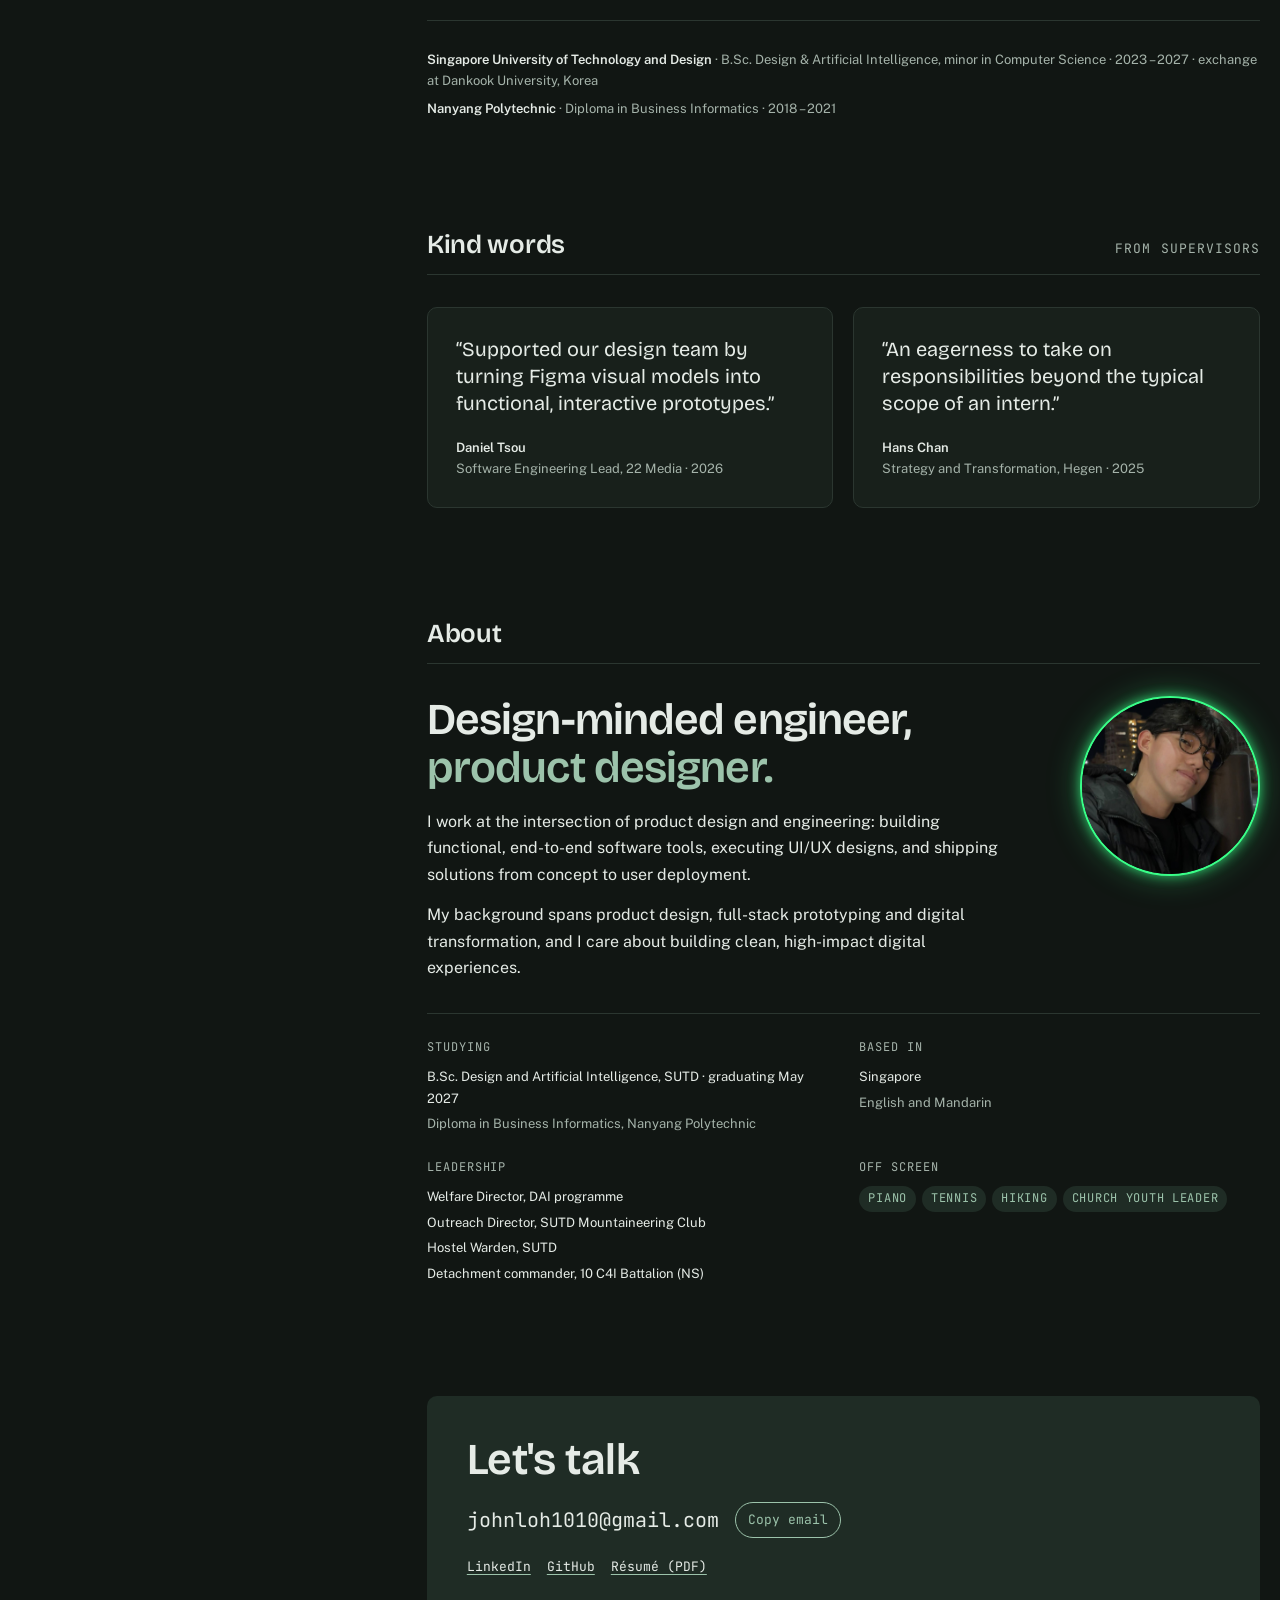
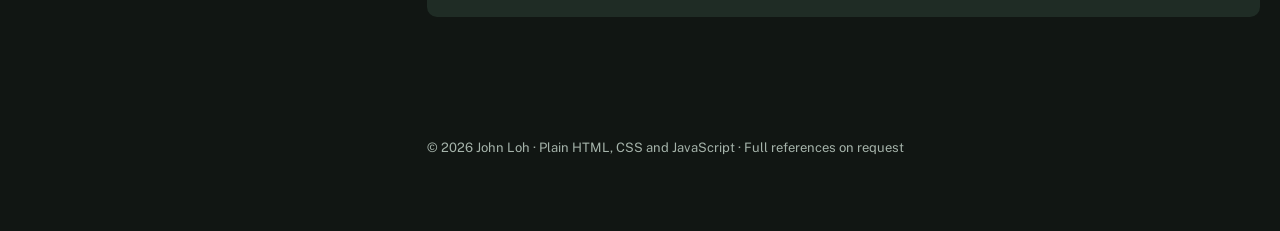
==== commit f2d5cdd1: "GrantPal: add CheckerPal and AnswerPal demos; avatar now just links to About Co-Authored-By: Claude " ====
--- a/index.html
+++ b/index.html
@@ -11,7 +11,7 @@
 <link rel="preconnect" href="https://fonts.googleapis.com">
 <link rel="preconnect" href="https://fonts.gstatic.com" crossorigin>
 <link rel="stylesheet" href="https://fonts.googleapis.com/css2?family=Bricolage+Grotesque:opsz,wght@12..96,400;12..96,600&family=JetBrains+Mono:wght@400;500&family=Public+Sans:ital,wght@0,400;0,500;0,600;1,400&display=swap">
-<link rel="stylesheet" href="css/style.css?v=20261021b">
+<link rel="stylesheet" href="css/style.css?v=20261022b">
 </head>
 <body>
 <button class="theme-toggle" id="theme-toggle" type="button" aria-label="Switch theme"><svg class="icon-sun" viewBox="0 0 24 24" aria-hidden="true"><circle cx="12" cy="12" r="4.5"/><path d="M12 2v2.5M12 19.5V22M2 12h2.5M19.5 12H22M4.9 4.9l1.8 1.8M17.3 17.3l1.8 1.8M4.9 19.1l1.8-1.8M17.3 6.7l1.8-1.8"/></svg><svg class="icon-moon" viewBox="0 0 24 24" aria-hidden="true"><path d="M20 14.5A8.5 8.5 0 1 1 9.5 4a7 7 0 0 0 10.5 10.5z"/></svg></button>
@@ -44,7 +44,7 @@
 
       <div class="projects">
 
-        <article class="project" data-buddy="This one had a real client, and it's live!">
+        <article class="project">
           <a class="project-link" href="work/grantpal/index.html">
             <div class="cover"><img src="images/grantpal/hero-trackerpal.jpg" alt="GrantPal's TrackerPal dashboard: grant cards grouped by project with status tags, a to-do list and a calendar" loading="lazy"></div>
             <div class="project-meta"><span class="chip">Client</span><span class="mono">BeingBridges · May – Aug 2025</span></div>
@@ -58,7 +58,7 @@
           <a class="cta" href="work/grantpal/index.html">Read the case study →</a>
         </article>
 
-        <article class="project" data-buddy="I built this one outside my job description 👀">
+        <article class="project">
           <a class="project-link" href="work/doctranslate/index.html">
           <div class="cover"><img src="images/doctranslate/upload-hero.jpg" alt="DocTranslate home screen with a drop zone and a note that your file never leaves your device" loading="lazy"></div>
           <div class="project-meta"><span class="chip">Internship · self-initiated</span><span class="mono">Hegen · Nov 2025 – Oct 2026</span></div>
@@ -72,7 +72,7 @@
           <a class="cta" href="work/doctranslate/index.html">Read the case study →</a>
         </article>
 
-        <article class="project" data-buddy="We pitched this one to GovTech!">
+        <article class="project">
           <a class="project-link" href="work/pour/index.html">
           <div class="cover cover--shot"><img src="images/pour/hero-plugin-overview.jpg" alt="POUR plugin screens: choosing WCAG and DSS rule packs, an issue detail with a suggested fix, and developer annotations" loading="lazy"></div>
           <div class="project-meta"><span class="chip">Design challenge</span><span class="mono">GovTech Singapore · Aug – Oct 2026</span></div>
@@ -86,7 +86,7 @@
           <a class="cta" href="work/pour/index.html">Read the case study →</a>
         </article>
 
-        <article class="project" data-buddy="We tested this with 69 people.">
+        <article class="project">
           <a class="project-link" href="work/nomquest/index.html">
           <div class="cover cover--phones">
             <img src="images/nomquest/screen-explore.webp" alt="NomQuest explore page with meal inspiration posts" loading="lazy">
@@ -116,7 +116,7 @@
       </div>
     </section>
 
-    <section id="experience" aria-labelledby="exp-title" data-buddy="From code to project management.">
+    <section id="experience" aria-labelledby="exp-title">
       <div class="section-head">
         <h2 id="exp-title">Experience</h2>
         <span class="eyebrow">Internships and roles</span>
@@ -161,7 +161,7 @@
       </div>
     </section>
 
-    <section id="kind-words" aria-labelledby="kw-title" data-buddy="My supervisors said nice things 🥹">
+    <section id="kind-words" aria-labelledby="kw-title">
       <div class="section-head">
         <h2 id="kw-title">Kind words</h2>
         <span class="eyebrow">From supervisors</span>
@@ -233,20 +233,12 @@
 </div>
 <div class="buddy" id="buddy">
   <div class="buddy-bubble" id="buddy-bubble" role="status" hidden>
-    <p id="buddy-text">Hi, I'm John 👋<br><span>Tap me for shortcuts</span></p>
+    <p id="buddy-text">Hi, I'm John 👋<br><span>Tap me to find out more about me</span></p>
     <button class="buddy-close" id="buddy-close" type="button" aria-label="Close message">×</button>
   </div>
-  <div class="buddy-menu" id="buddy-menu" role="menu" aria-label="Shortcuts" hidden>
-    <p class="buddy-menu-title">Hi! Where to?</p>
-    <a role="menuitem" href="#about">About me</a>
-    <a role="menuitem" href="resume.pdf">Résumé (PDF)</a>
-    <button role="menuitem" type="button" id="buddy-copy">Copy my email</button>
-    <a role="menuitem" href="https://www.linkedin.com/in/john-loh-892a8318b/">LinkedIn</a>
-    <a role="menuitem" href="https://github.com/7ohnloh">GitHub</a>
-  </div>
-  <button class="buddy-avatar" id="buddy-avatar" type="button" aria-label="Open shortcuts" aria-haspopup="menu" aria-expanded="false" aria-controls="buddy-menu"><img src="images/john.jpg" alt="" width="800" height="1000"></button>
+  <a class="buddy-avatar" id="buddy-avatar" href="#about" aria-label="About me"><img src="images/john.jpg" alt="" width="800" height="1000"></a>
 </div>
-<script src="js/main.js?v=20261021b"></script>
-<script src="js/theme.js?v=20261021b"></script>
+<script src="js/main.js?v=20261022b"></script>
+<script src="js/theme.js?v=20261022b"></script>
 </body>
 </html>
--- a/css/style.css
+++ b/css/style.css
@@ -437,14 +437,69 @@
 .bar[data-tip]::after { content: attr(data-tip); position: absolute; left: var(--tip-x, 0); bottom: calc(100% + 8px); z-index: 5; width: max-content; max-width: min(260px, 70vw); white-space: normal; line-height: 1.4; padding: 6px 10px; border-radius: 8px; background: var(--ink); color: var(--paper); font-family: var(--font-mono); font-size: 0.72rem; opacity: 0; transform: translateY(4px); pointer-events: none; transition: opacity 0.15s ease, transform 0.15s ease; }
 .bar[data-tip]:hover::after, .bar[data-tip]:focus-visible::after { opacity: 1; transform: none; }
 
-/* ---------- avatar guide menu ---------- */
-button.buddy-avatar { padding: 0; cursor: pointer; font: inherit; }
-.buddy-avatar[aria-expanded="true"] { transform: scale(0.94); }
-.buddy-menu { display: grid; gap: 2px; min-width: 200px; padding: 8px; border-radius: 14px 14px 4px 14px; background: var(--panel); border: 1px solid var(--neon); box-shadow: 0 10px 30px rgba(0, 0, 0, 0.3), 0 0 22px color-mix(in srgb, var(--neon) 18%, transparent); animation: buddy-pop 0.25s ease; }
-.buddy-menu-title { margin: 2px 10px 6px; font-family: var(--font-mono); font-size: 0.72rem; text-transform: uppercase; letter-spacing: 0.08em; color: var(--ink-soft); }
-.buddy-menu a, .buddy-menu button { display: block; width: 100%; text-align: left; padding: 9px 12px; border-radius: 8px; border: 0; background: none; color: var(--ink); font: inherit; font-size: var(--step--1); text-decoration: none; cursor: pointer; }
-.buddy-menu a:hover, .buddy-menu button:hover, .buddy-menu a:focus-visible, .buddy-menu button:focus-visible { background: var(--sage-wash); color: var(--sage); outline: none; }
-@media (prefers-reduced-motion: reduce) { .buddy-menu { animation: none; } }
+/* ---------- GrantPal demos ---------- */
+.sr-only { position: absolute; width: 1px; height: 1px; padding: 0; margin: -1px; overflow: hidden; clip: rect(0 0 0 0); white-space: nowrap; border: 0; }
+.demo { display: grid; gap: 16px; padding: clamp(18px, 3vw, 28px); border-radius: var(--radius); border: 1px solid var(--neon); background: var(--panel); box-shadow: 0 0 24px color-mix(in srgb, var(--neon) 15%, transparent); }
+.demo-head { display: flex; flex-wrap: wrap; align-items: center; justify-content: space-between; gap: 8px; }
+.demo-intro { margin: -6px 0 0; color: var(--ink-soft); font-size: var(--step--1); max-width: 62ch; }
+.demo button { font: inherit; cursor: pointer; }
+.demo .button { border: 0; font-family: var(--font-mono); font-size: var(--step--1); }
+.demo .button:disabled { opacity: 0.55; cursor: progress; }
+.seg { display: inline-flex; padding: 3px; border-radius: 999px; border: 1px solid var(--line); background: var(--paper); }
+.seg button { font-family: var(--font-mono); font-size: 0.75rem; padding: 6px 14px; border: 0; border-radius: 999px; background: transparent; color: var(--ink-soft); }
+.seg button[aria-pressed="true"] { background: var(--sage); color: var(--paper); }
+.ck-body { display: grid; grid-template-columns: repeat(2, minmax(0, 1fr)); gap: 12px; }
+.ck-panel { display: grid; gap: 8px; align-content: start; padding: 16px; border-radius: var(--radius); border: 1px solid var(--line); background: var(--paper); }
+.ck-panel h4 { margin: 0; font-family: var(--font-display); font-size: var(--step-1); font-weight: 600; }
+.ck-sub { margin: 0; font-size: var(--step--1); color: var(--ink-soft); }
+.ck-reqs { list-style: none; margin: 0; padding: 0; display: grid; border-top: 1px solid var(--line); }
+.ck-reqs li { display: grid; grid-template-columns: 6.5em minmax(0, 1fr); gap: 12px; align-items: start; padding: 10px 0; border-bottom: 1px solid var(--line); font-size: var(--step--1); }
+.ck-reqs b { font-weight: 500; }
+.ck-reqs p { margin: 2px 0 0; color: var(--ink-soft); min-height: 0; }
+.ck-reqs p:empty { display: none; }
+.ck-tag { font-family: var(--font-mono); font-size: 0.7rem; padding: 2px 8px; border-radius: 999px; text-align: center; border: 1px dashed var(--line); color: var(--ink-soft); }
+.ck-tag::before { content: "Not checked"; }
+.ck-reqs li[data-s] .ck-tag { border: 0; animation: buddy-pop 0.25s ease; }
+.ck-reqs li[data-s="met"] .ck-tag { background: color-mix(in srgb, var(--neon) 20%, transparent); color: var(--sage); }
+.ck-reqs li[data-s="met"] .ck-tag::before { content: "✓ Met"; }
+.ck-reqs li[data-s="part"] .ck-tag { background: color-mix(in srgb, #e8a33d 22%, transparent); color: #c27a0e; }
+.ck-reqs li[data-s="part"] .ck-tag::before { content: "~ Partly"; }
+.ck-reqs li[data-s="no"] .ck-tag { background: color-mix(in srgb, #e5484d 18%, transparent); color: #e5484d; }
+.ck-reqs li[data-s="no"] .ck-tag::before { content: "✕ Not met"; }
+:root[data-theme="dark"] .ck-reqs li[data-s="part"] .ck-tag { color: #f0b85a; }
+.ck-result { display: flex; flex-wrap: wrap; align-items: center; gap: 16px 24px; }
+.ck-score { flex: 1 1 240px; display: grid; gap: 8px; }
+.ck-score p { margin: 0; display: flex; align-items: baseline; gap: 12px; font-size: var(--step--1); color: var(--ink-soft); }
+.ck-score b { font-family: var(--font-display); font-size: var(--step-3); font-weight: 600; line-height: 1; color: var(--ink); font-variant-numeric: tabular-nums; min-width: 2.6em; }
+.ck-meter { height: 8px; border-radius: 999px; background: var(--line); overflow: hidden; }
+.ck-meter span { display: block; height: 100%; width: var(--pct, 0%); border-radius: inherit; background: var(--neon); box-shadow: 0 0 10px color-mix(in srgb, var(--neon) 45%, transparent); transition: width 0.6s cubic-bezier(0.2, 0.7, 0.3, 1); }
+.ap-questions { display: flex; flex-wrap: wrap; gap: 8px; }
+.ap-questions button { text-align: left; font-size: var(--step--1); padding: 8px 14px; border-radius: 999px; border: 1px solid var(--line); background: transparent; color: var(--ink); }
+.ap-questions button:hover { border-color: var(--sage); }
+.ap-questions button[aria-pressed="true"] { border-color: var(--sage); background: var(--sage-wash); color: var(--sage); }
+.ap-editor { display: grid; gap: 10px; padding: 14px; border-radius: var(--radius); border: 1px solid var(--line); background: var(--paper); }
+.ap-bar { display: flex; flex-wrap: wrap; align-items: center; justify-content: space-between; gap: 8px; min-height: 30px; }
+.ap-source { font-family: var(--font-mono); font-size: 0.75rem; color: var(--ink-soft); }
+.ap-versions { display: flex; gap: 4px; }
+.ap-versions button { font-family: var(--font-mono); font-size: 0.75rem; padding: 4px 10px; border-radius: 999px; border: 1px solid var(--line); background: transparent; color: var(--ink-soft); }
+.ap-versions button[aria-pressed="true"] { border-color: var(--neon); color: var(--ink); box-shadow: 0 0 8px color-mix(in srgb, var(--neon) 30%, transparent); }
+.ap-editor textarea { width: 100%; resize: vertical; min-height: 9.5em; padding: 12px 14px; border-radius: 8px; border: 1px solid var(--line); background: var(--panel); color: var(--ink); font: inherit; font-size: var(--step--1); line-height: 1.6; }
+.ap-editor textarea:focus { outline: 2px solid var(--sage); outline-offset: 1px; }
+.ap-editor textarea:disabled { opacity: 1; cursor: default; }
+.ap-foot { display: flex; flex-wrap: wrap; align-items: center; justify-content: space-between; gap: 10px; }
+.ap-count { font-family: var(--font-mono); font-size: 0.75rem; color: var(--ink-soft); font-variant-numeric: tabular-nums; }
+.ap-count.over { color: #e5484d; }
+.ap-actions { display: flex; flex-wrap: wrap; gap: 8px; }
+.demo .ap-export { font-family: var(--font-mono); font-size: var(--step--1); padding: 10px 18px; border-radius: 999px; border: 1px solid var(--line); background: transparent; color: var(--ink); }
+.ap-export:hover:not(:disabled) { border-color: var(--sage); color: var(--sage); }
+.ap-export:disabled { opacity: 0.45; cursor: not-allowed; }
+.ap-note { margin: 0; font-size: var(--step--1); color: var(--sage); }
+@media (max-width: 640px) {
+  .ck-body { grid-template-columns: minmax(0, 1fr); }
+  .ck-reqs li { grid-template-columns: minmax(0, 1fr); gap: 6px; }
+  .ck-tag { justify-self: start; }
+}
+@media (prefers-reduced-motion: reduce) { .ck-meter span { transition: none; } .ck-reqs li[data-s] .ck-tag { animation: none; } }
 
 /* ---------- narrow screens ---------- */
 @media (max-width: 880px) {
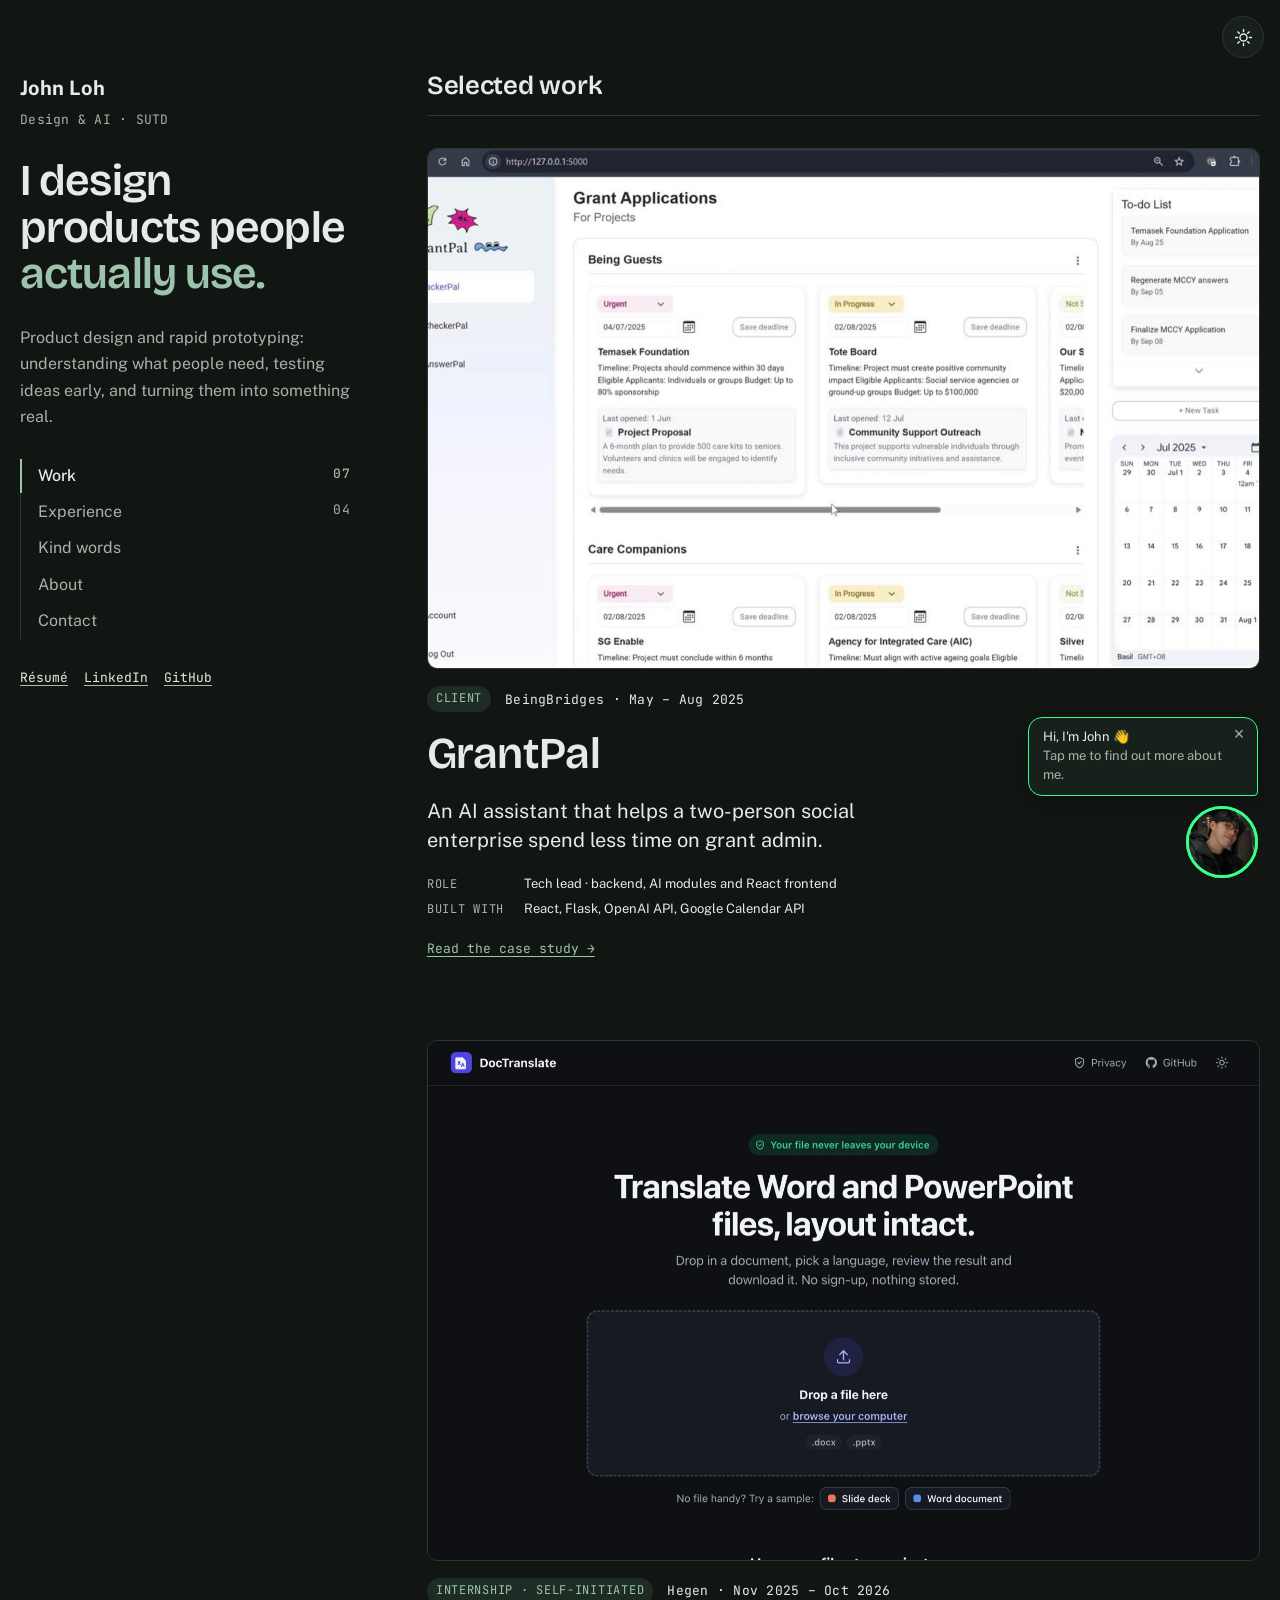
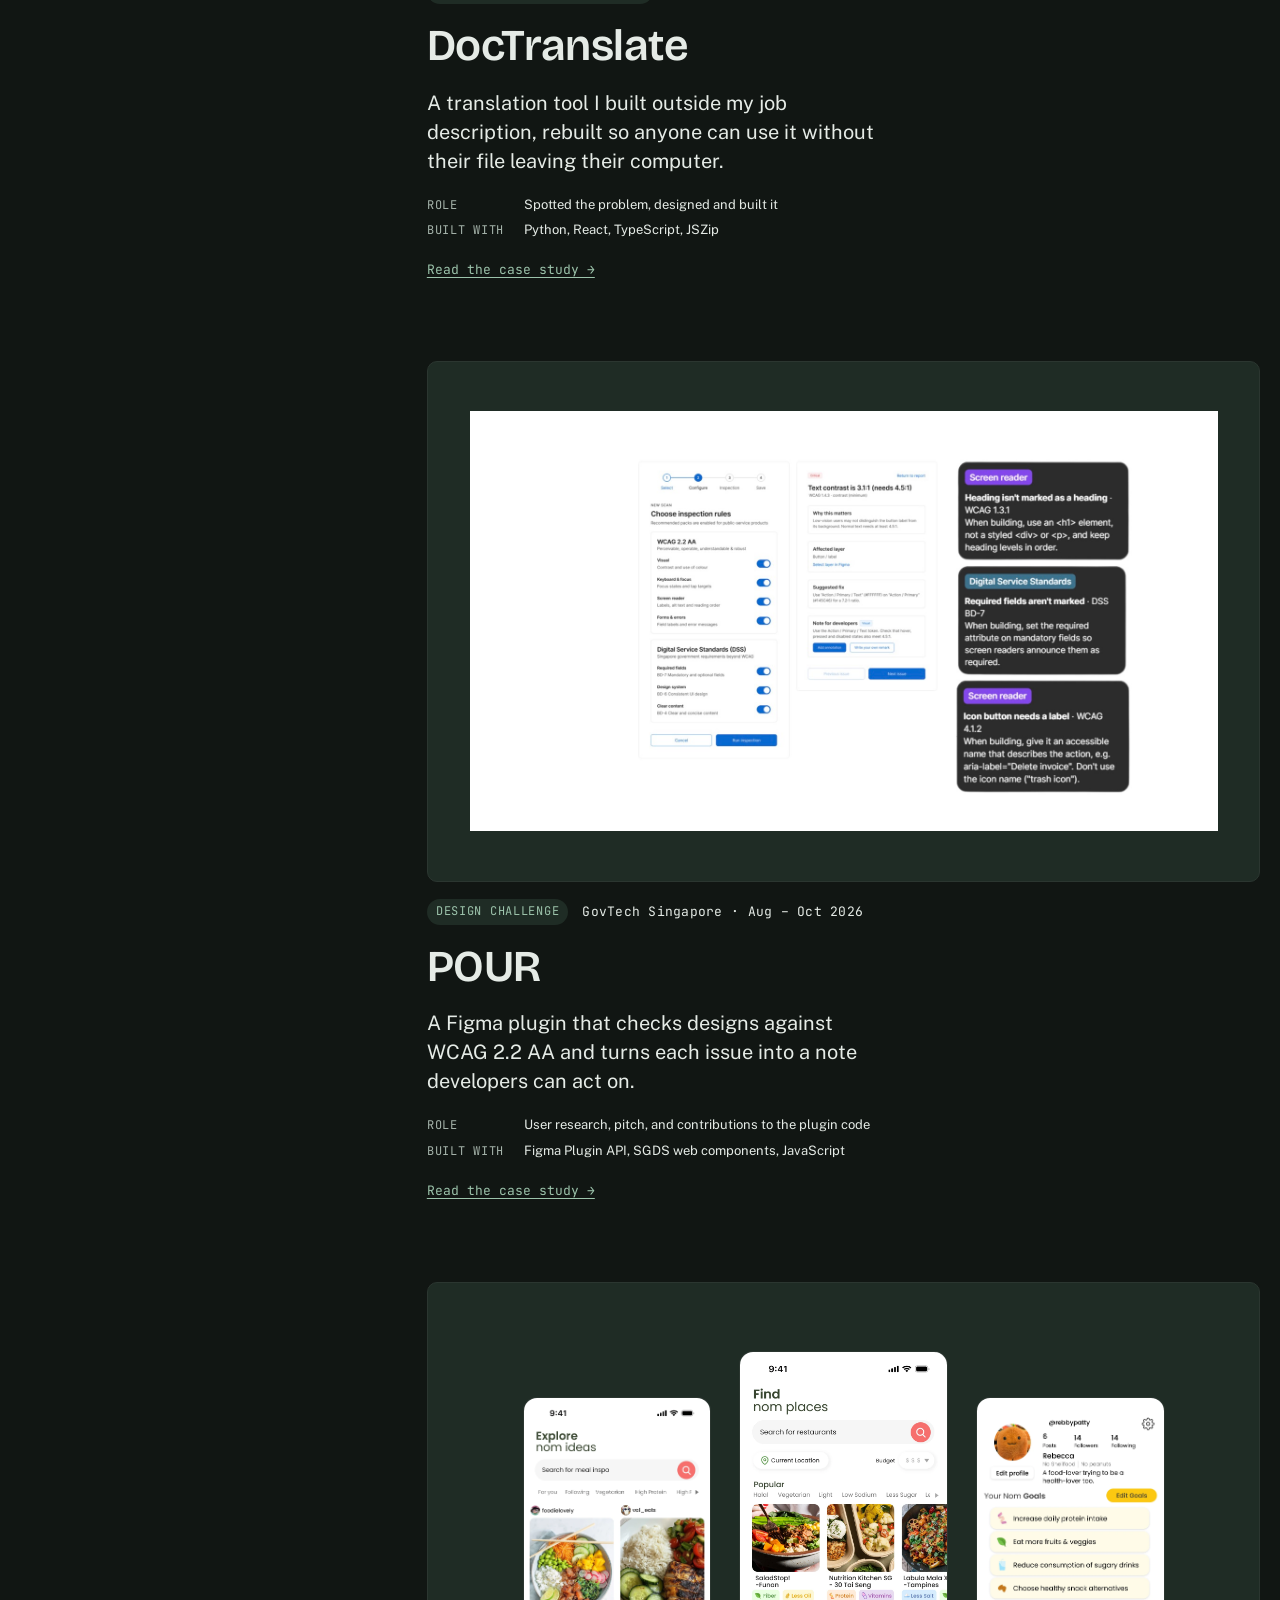
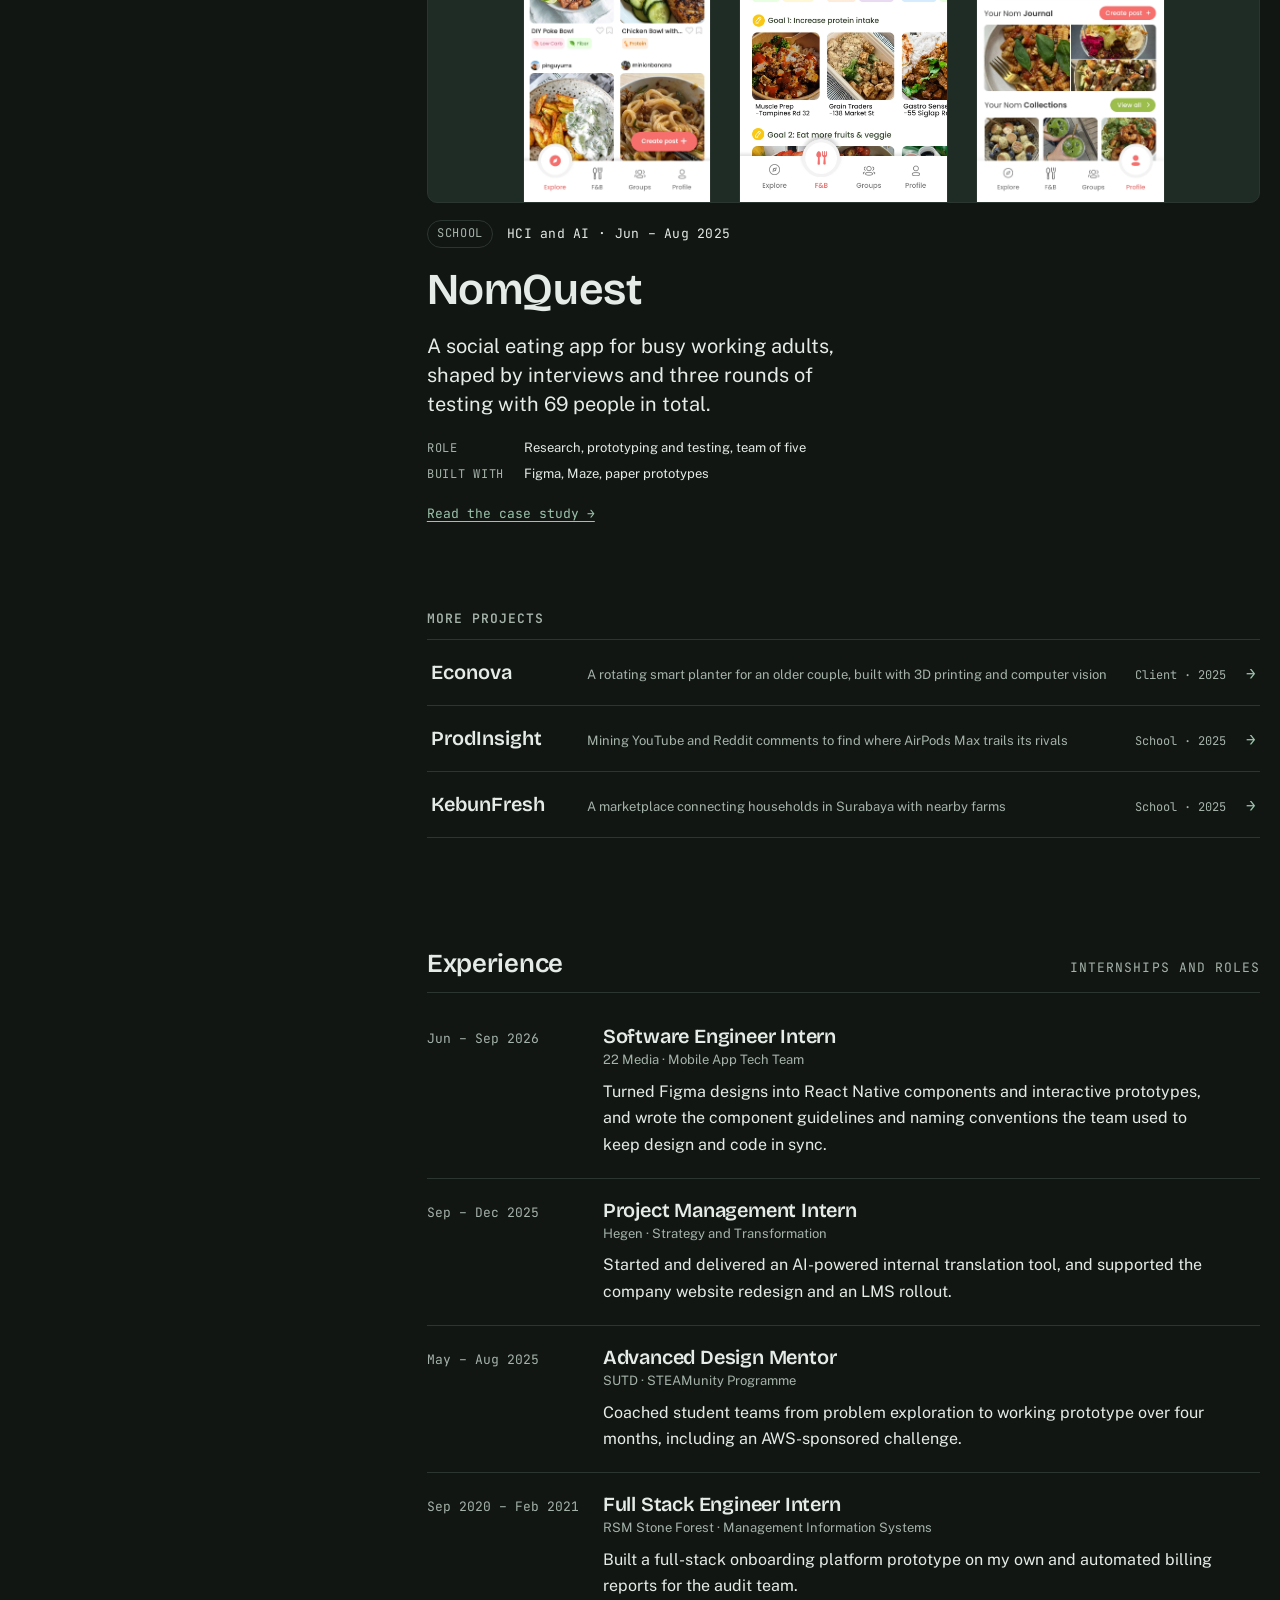
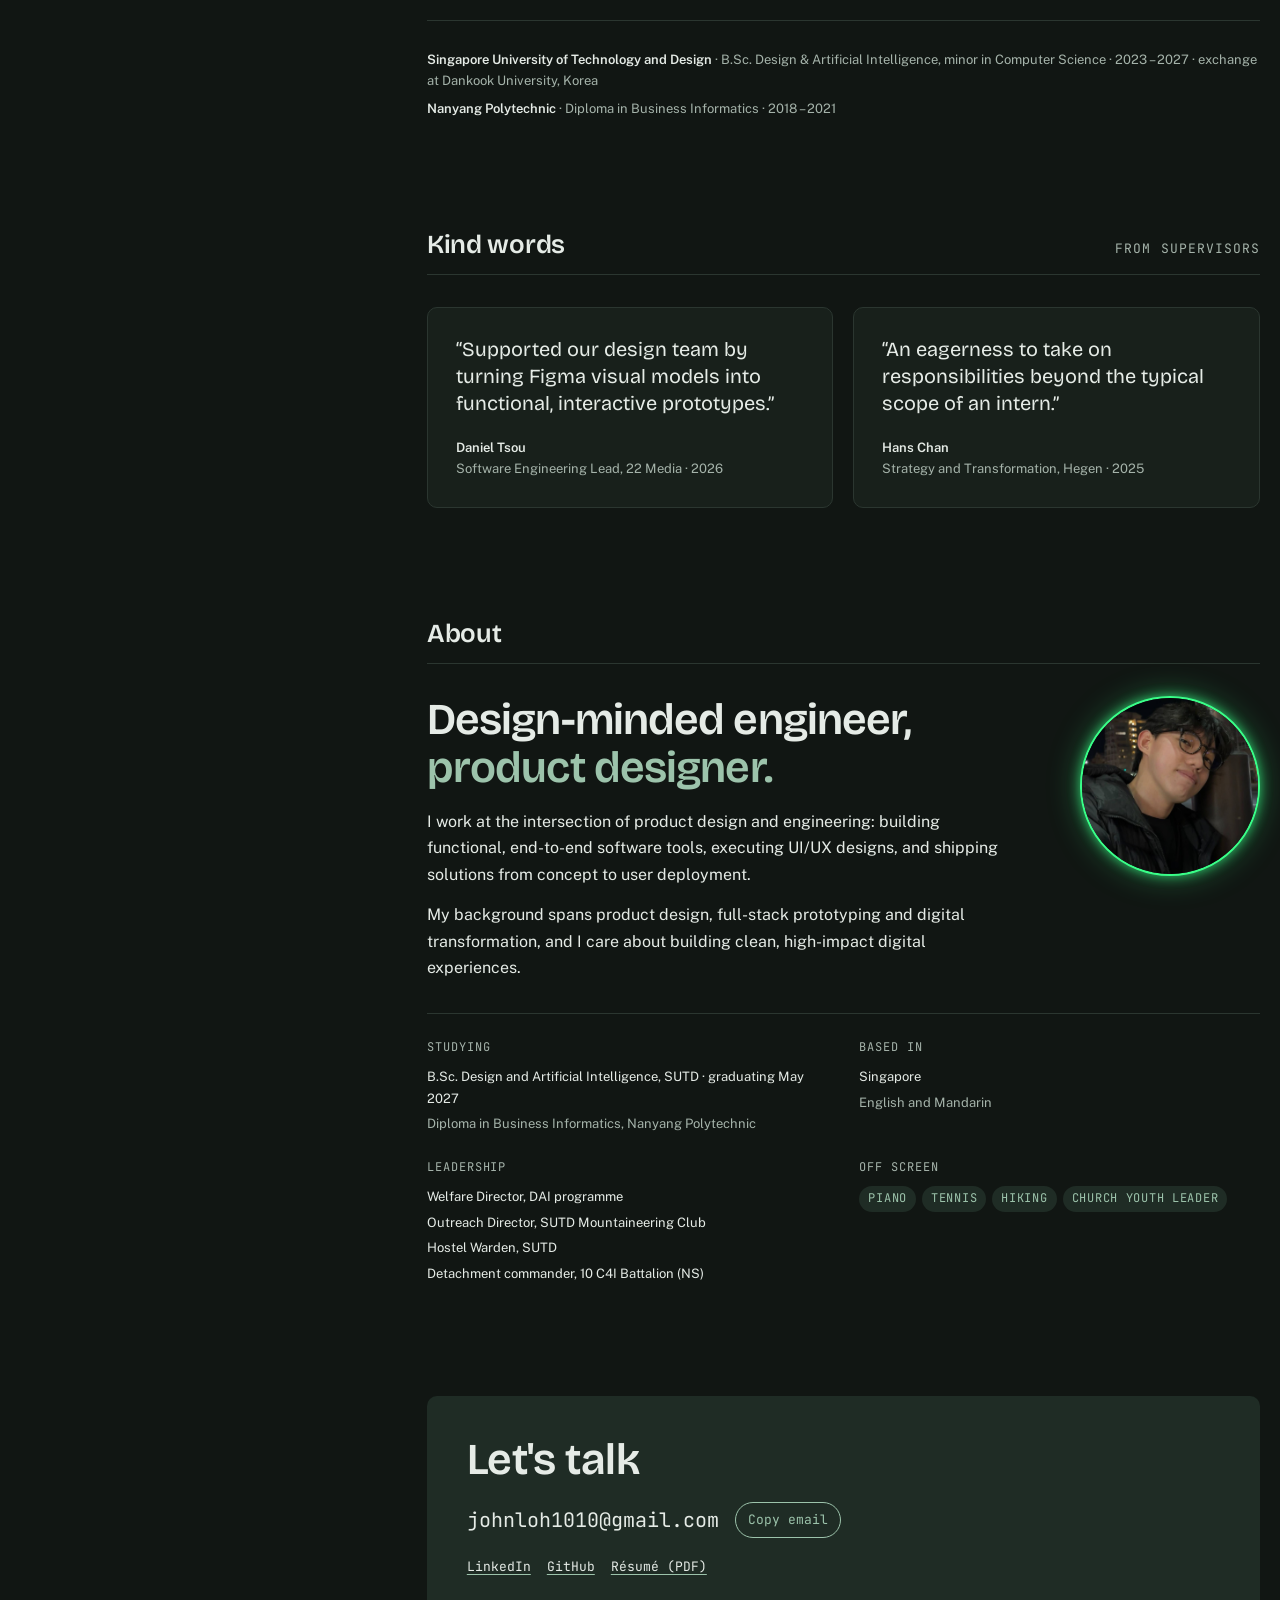
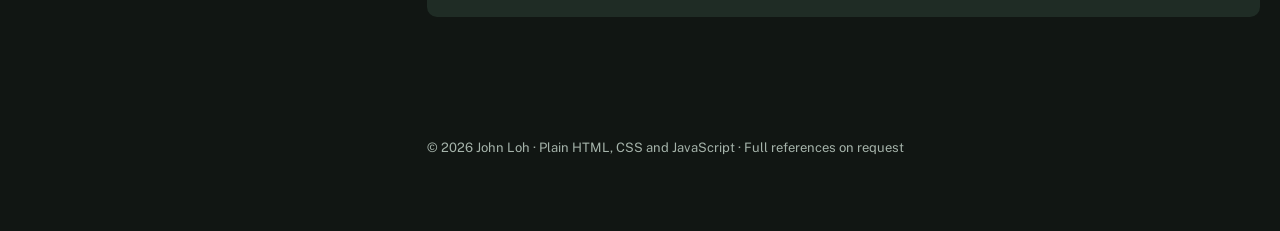
==== commit 44d20320: "Avatar greeting shows on every visit until closed Co-Authored-By: Claude Opus 5.5 <noreply@anthropic" ====
--- a/index.html
+++ b/index.html
@@ -11,7 +11,7 @@
 <link rel="preconnect" href="https://fonts.googleapis.com">
 <link rel="preconnect" href="https://fonts.gstatic.com" crossorigin>
 <link rel="stylesheet" href="https://fonts.googleapis.com/css2?family=Bricolage+Grotesque:opsz,wght@12..96,400;12..96,600&family=JetBrains+Mono:wght@400;500&family=Public+Sans:ital,wght@0,400;0,500;0,600;1,400&display=swap">
-<link rel="stylesheet" href="css/style.css?v=20261022b">
+<link rel="stylesheet" href="css/style.css?v=20261022c">
 </head>
 <body>
 <button class="theme-toggle" id="theme-toggle" type="button" aria-label="Switch theme"><svg class="icon-sun" viewBox="0 0 24 24" aria-hidden="true"><circle cx="12" cy="12" r="4.5"/><path d="M12 2v2.5M12 19.5V22M2 12h2.5M19.5 12H22M4.9 4.9l1.8 1.8M17.3 17.3l1.8 1.8M4.9 19.1l1.8-1.8M17.3 6.7l1.8-1.8"/></svg><svg class="icon-moon" viewBox="0 0 24 24" aria-hidden="true"><path d="M20 14.5A8.5 8.5 0 1 1 9.5 4a7 7 0 0 0 10.5 10.5z"/></svg></button>
@@ -232,13 +232,13 @@
   </main>
 </div>
 <div class="buddy" id="buddy">
-  <div class="buddy-bubble" id="buddy-bubble" role="status" hidden>
-    <p id="buddy-text">Hi, I'm John 👋<br><span>Tap me to find out more about me</span></p>
+  <div class="buddy-bubble" id="buddy-bubble">
+    <p id="buddy-text">Hi, I'm John 👋<br><span>Tap me to find out more about me.</span></p>
     <button class="buddy-close" id="buddy-close" type="button" aria-label="Close message">×</button>
   </div>
   <a class="buddy-avatar" id="buddy-avatar" href="#about" aria-label="About me"><img src="images/john.jpg" alt="" width="800" height="1000"></a>
 </div>
-<script src="js/main.js?v=20261022b"></script>
-<script src="js/theme.js?v=20261022b"></script>
+<script src="js/main.js?v=20261022c"></script>
+<script src="js/theme.js?v=20261022c"></script>
 </body>
 </html>
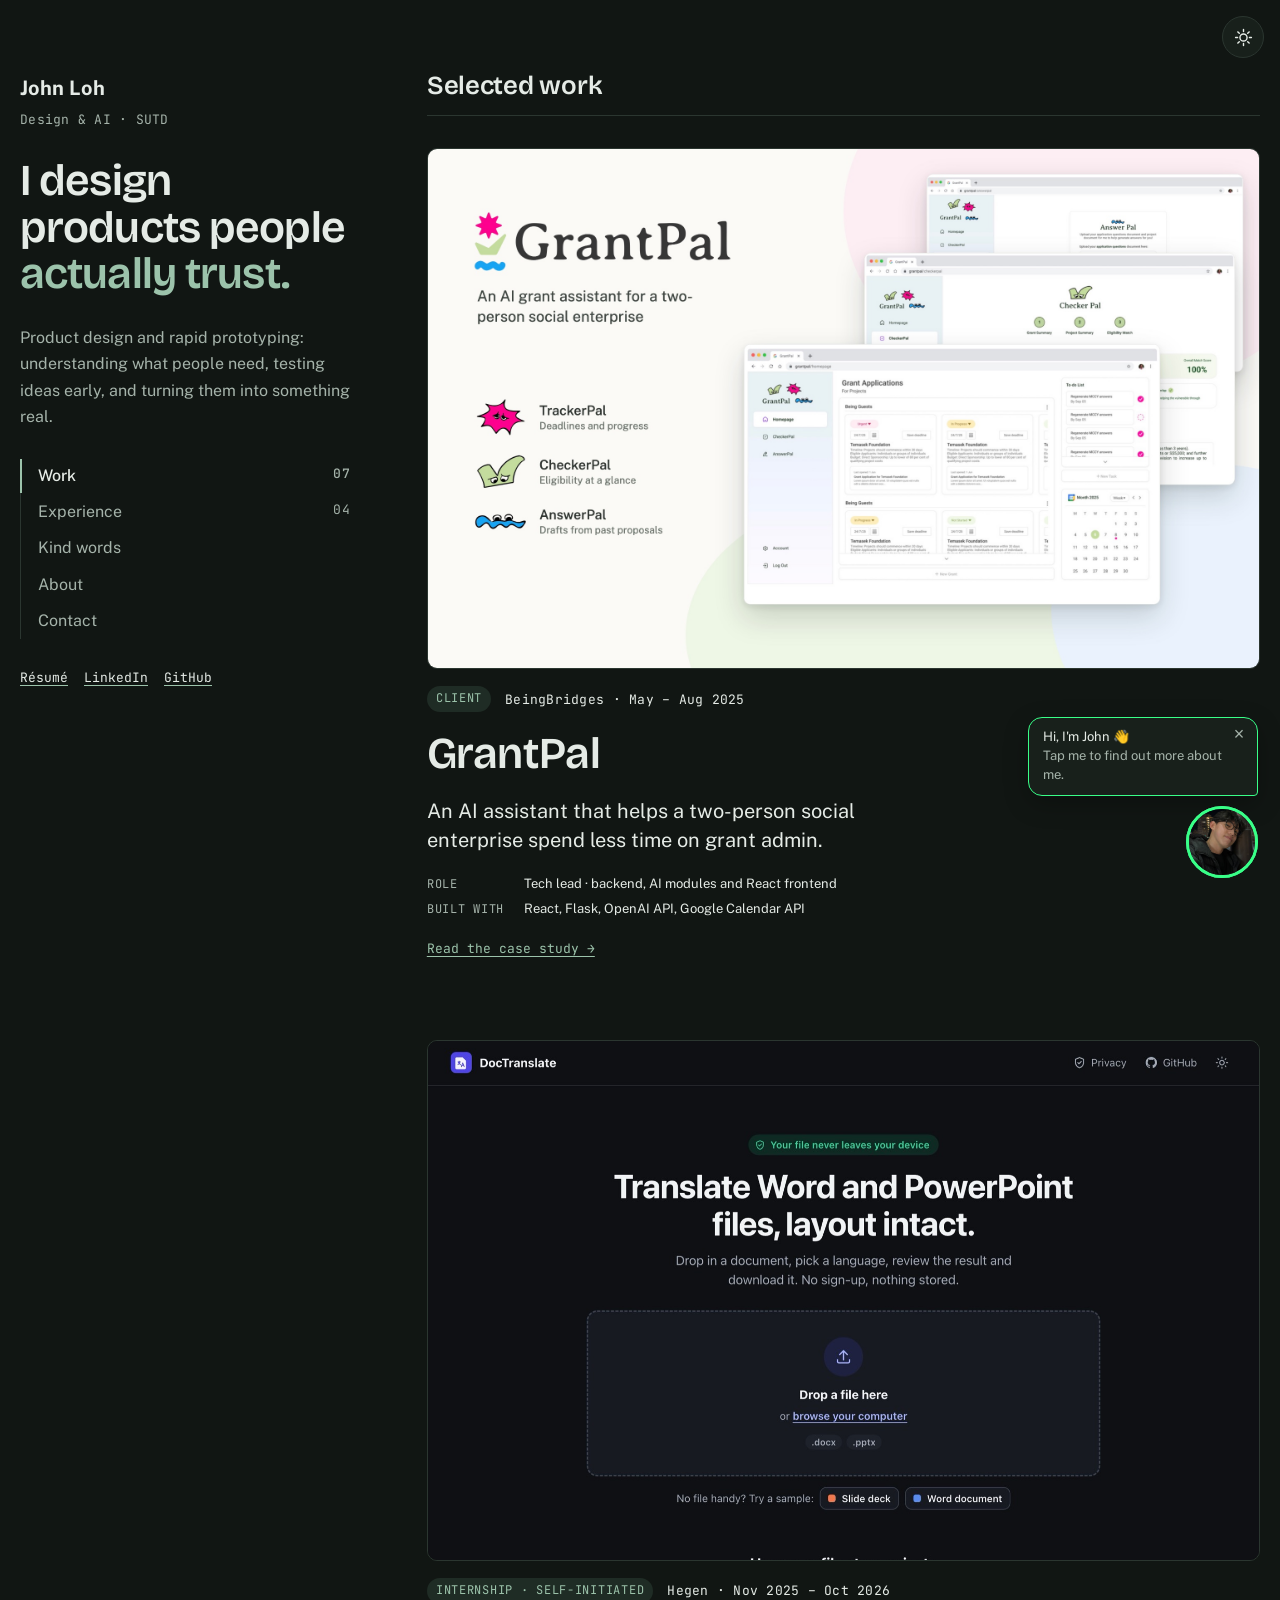
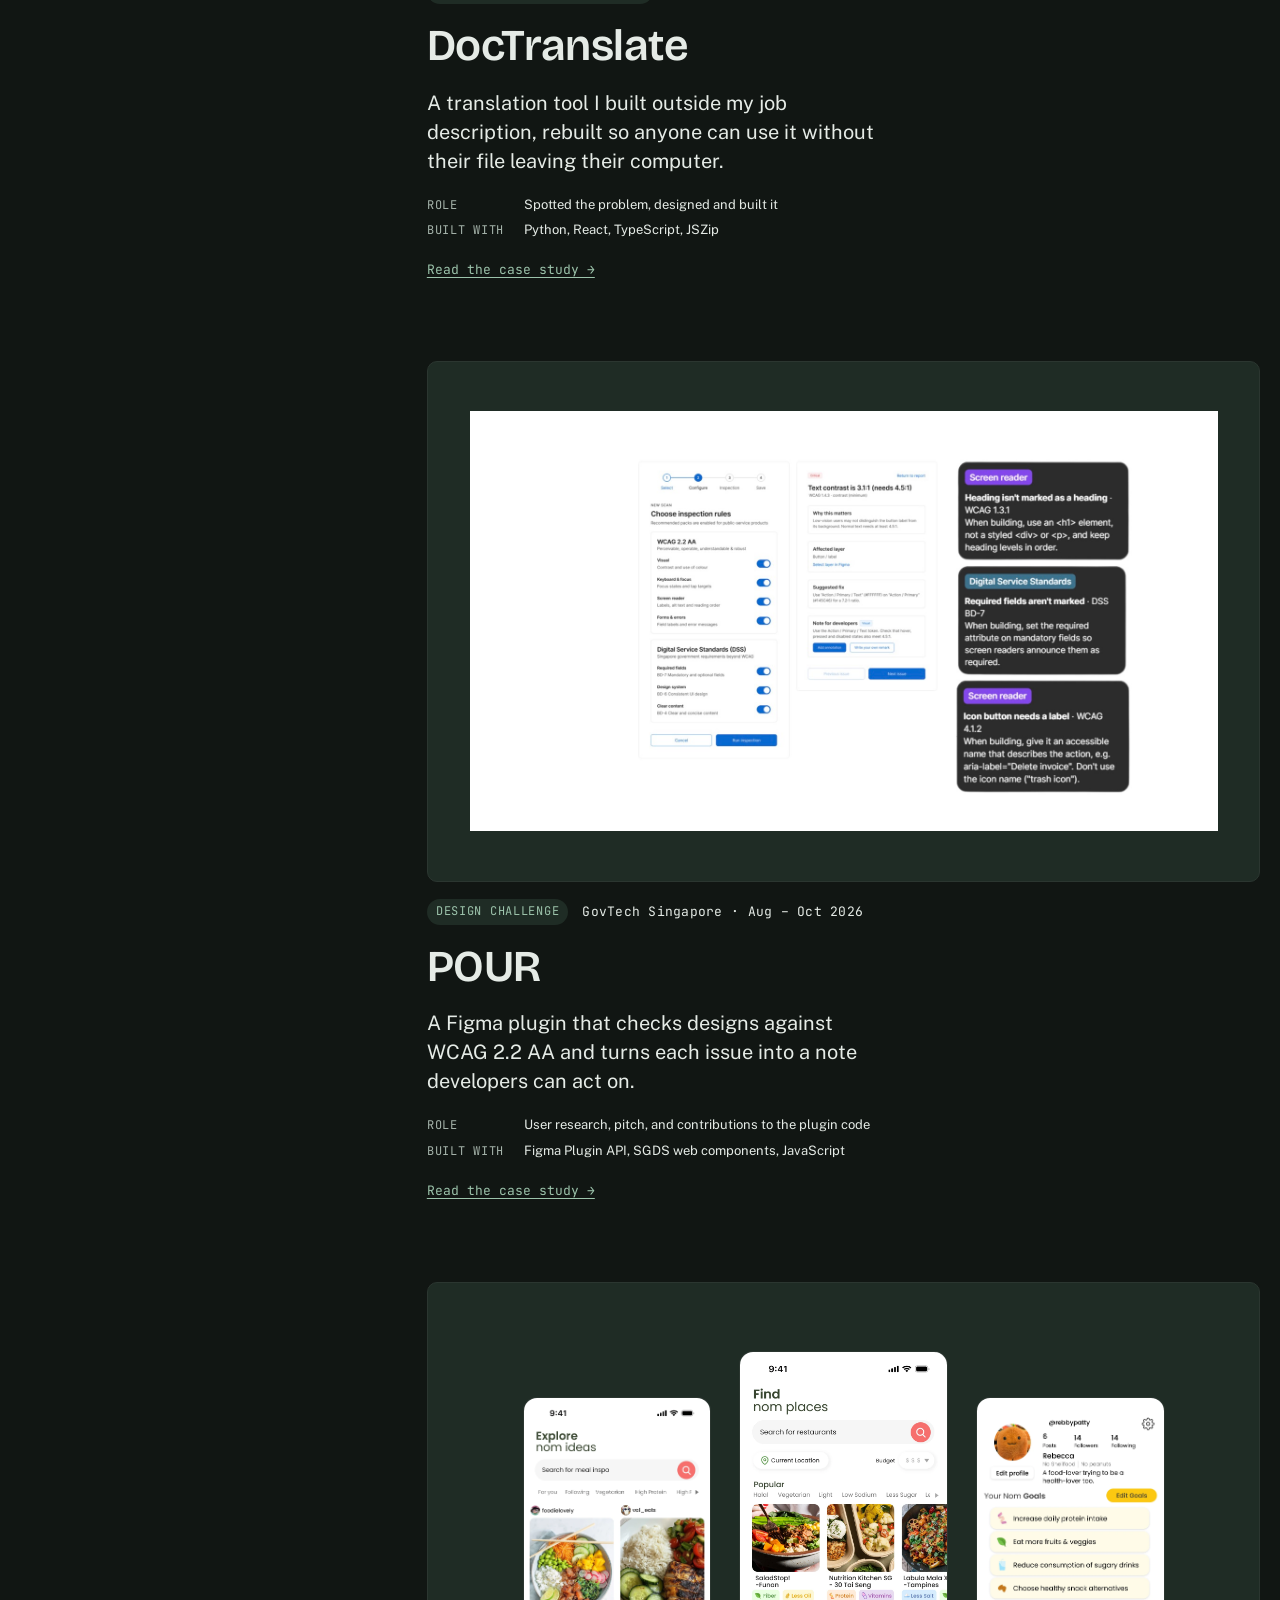
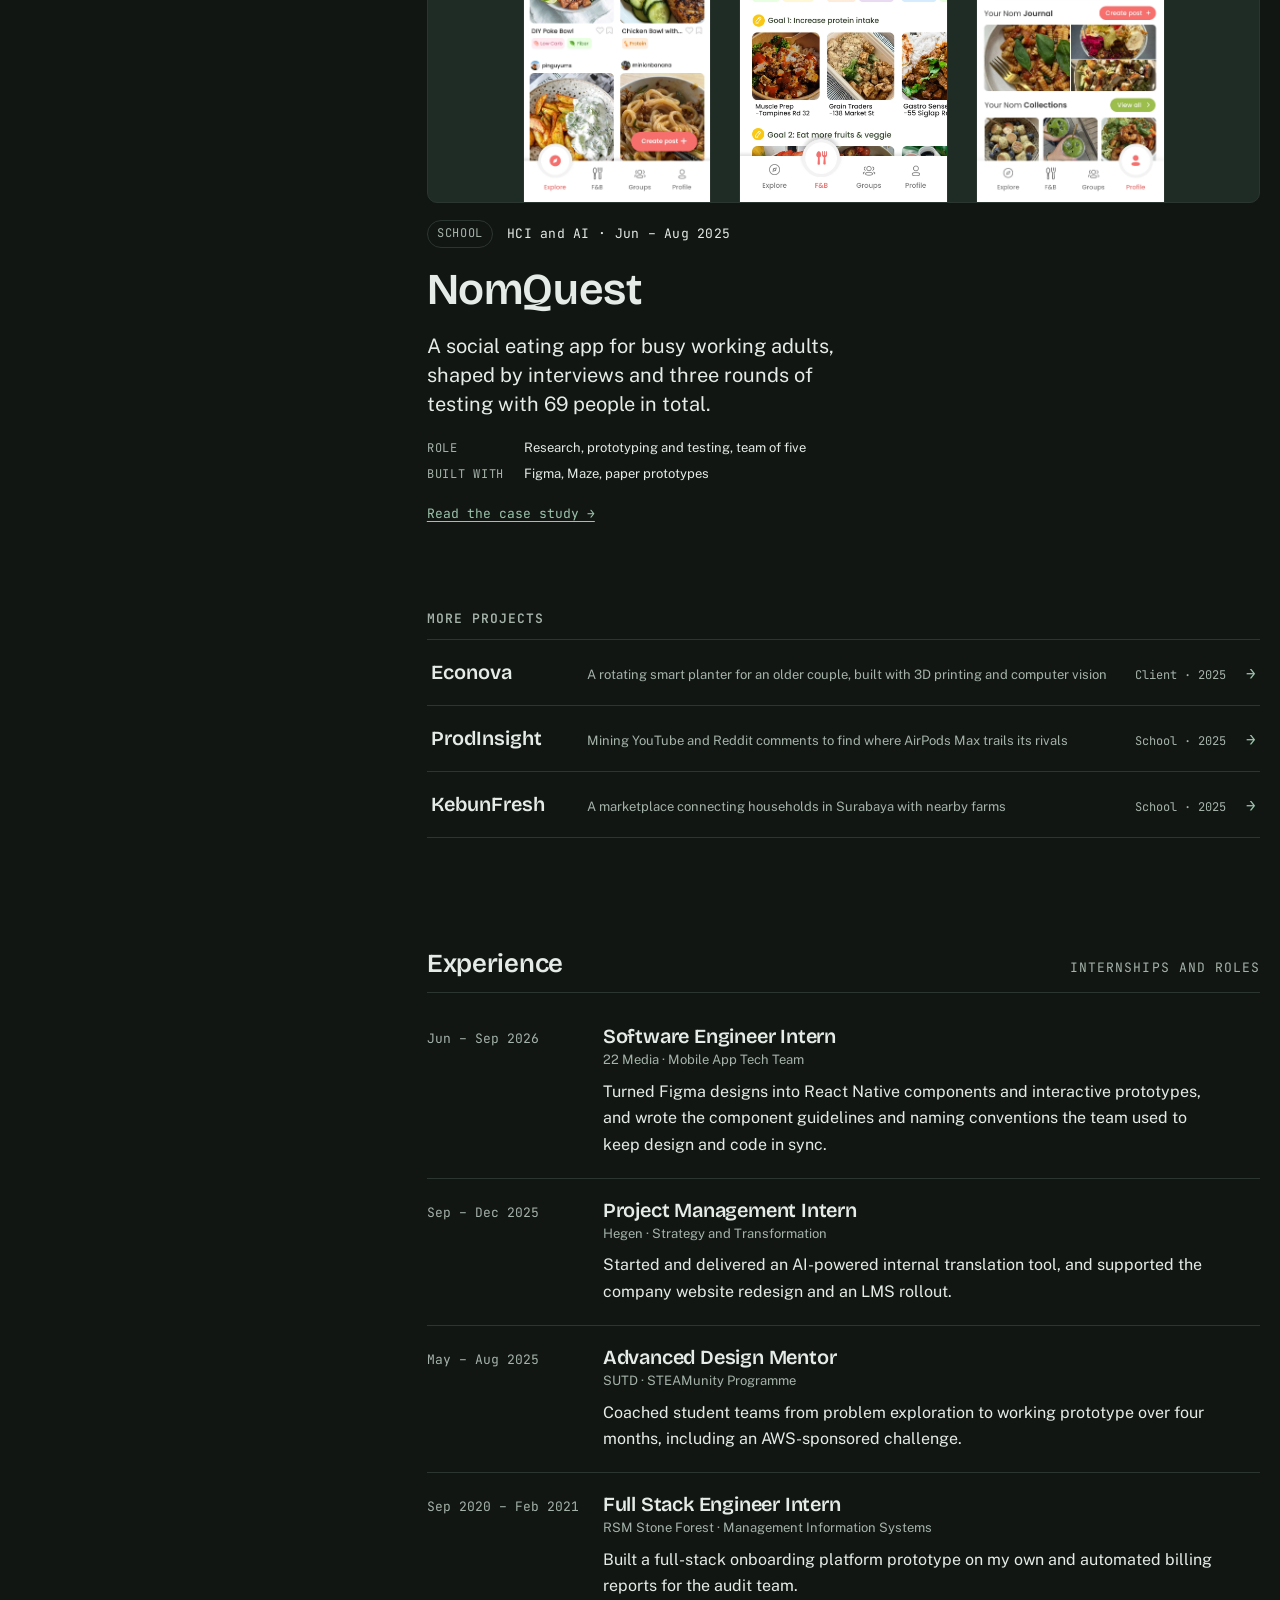
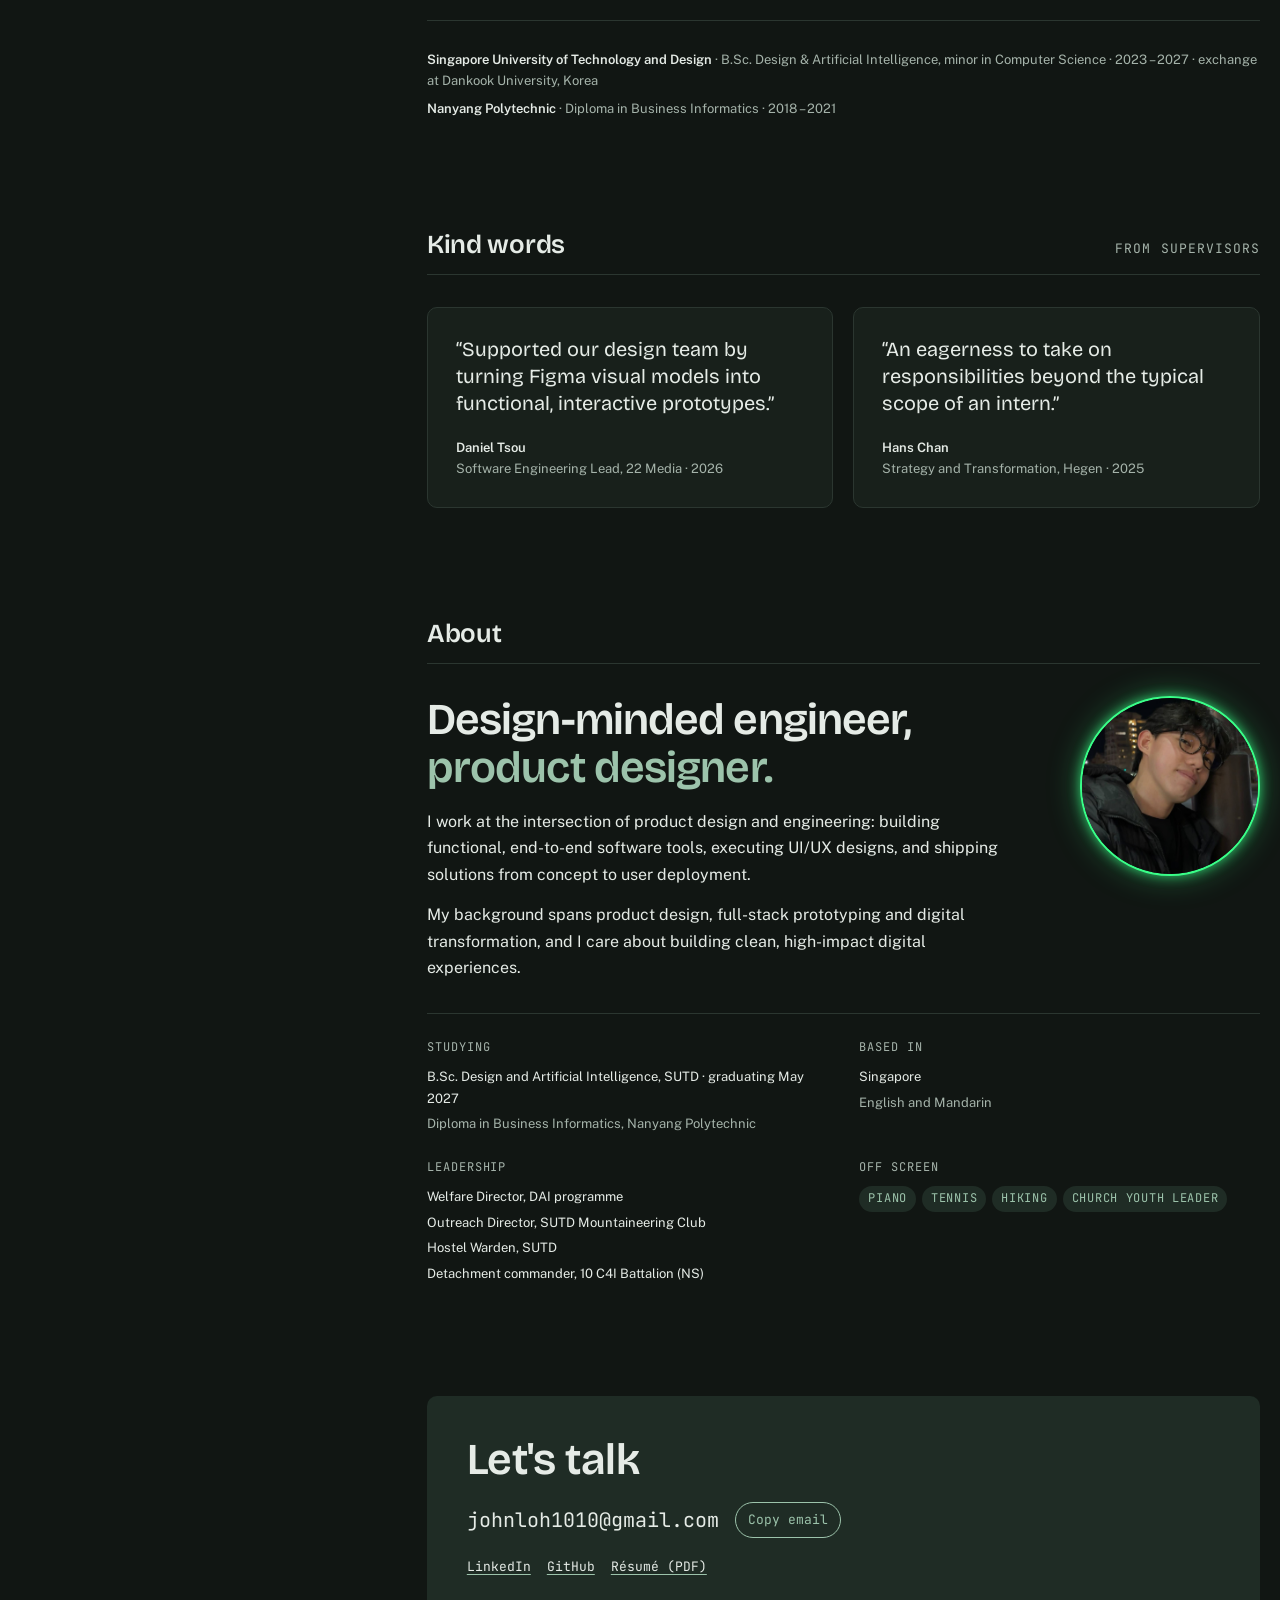
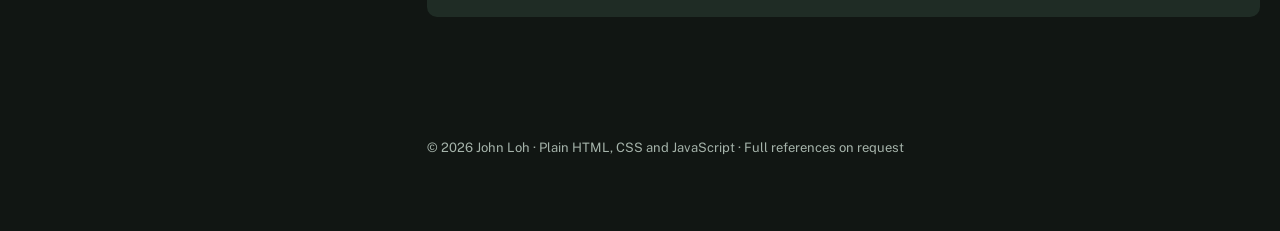
==== commit a651a960: "GrantPal: new cover built from the presentation slides Co-Authored-By: Claude Opus 5.5 <noreply@anth" ====
--- a/index.html
+++ b/index.html
@@ -46,7 +46,7 @@
 
         <article class="project">
           <a class="project-link" href="work/grantpal/index.html">
-            <div class="cover"><img src="images/grantpal/hero-trackerpal.jpg" alt="GrantPal's TrackerPal dashboard: grant cards grouped by project with status tags, a to-do list and a calendar" loading="lazy"></div>
+            <div class="cover"><img src="images/grantpal/grantpal-cover.jpg" alt="GrantPal cover: the logo and its three Pals, TrackerPal, CheckerPal and AnswerPal, beside screens of each tool" loading="lazy"></div>
             <div class="project-meta"><span class="chip">Client</span><span class="mono">BeingBridges · May – Aug 2025</span></div>
             <h3>GrantPal</h3>
             <p class="project-summary">An AI assistant that helps a two-person social enterprise spend less time on grant admin.</p>
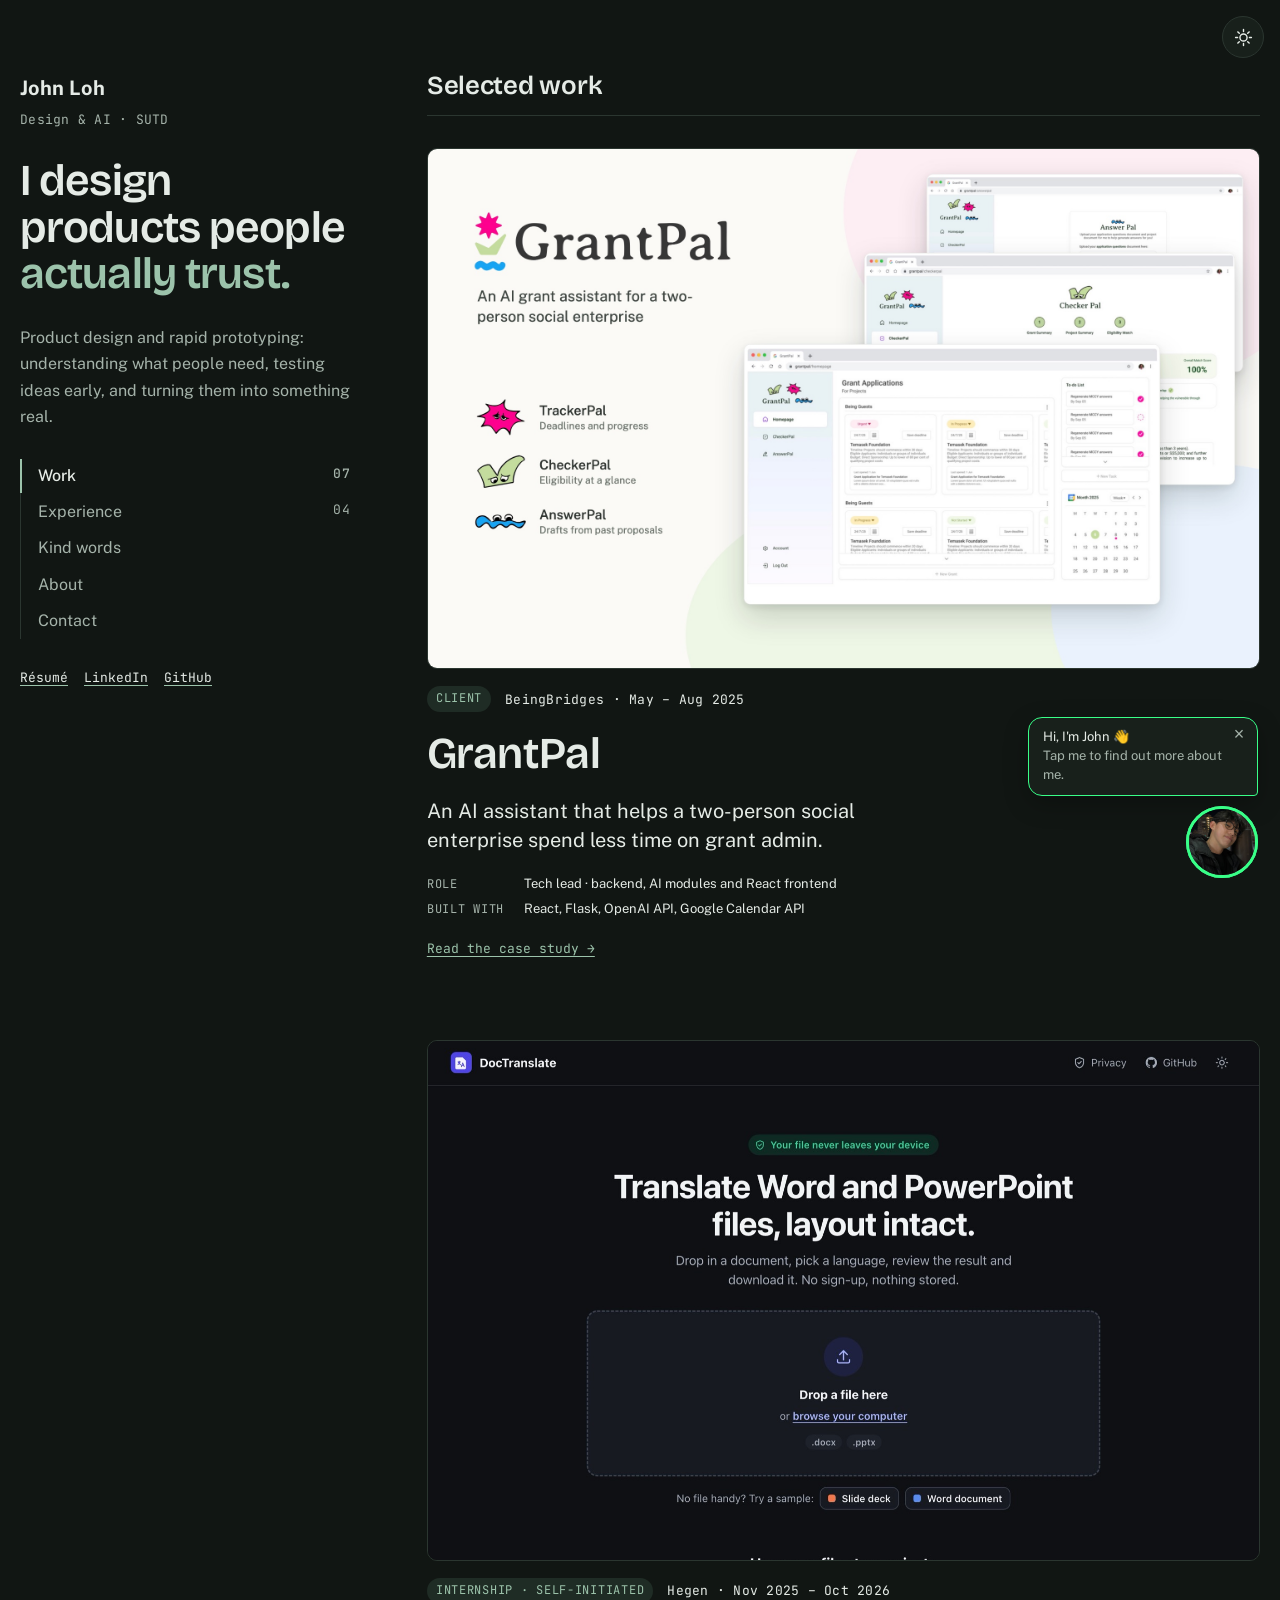
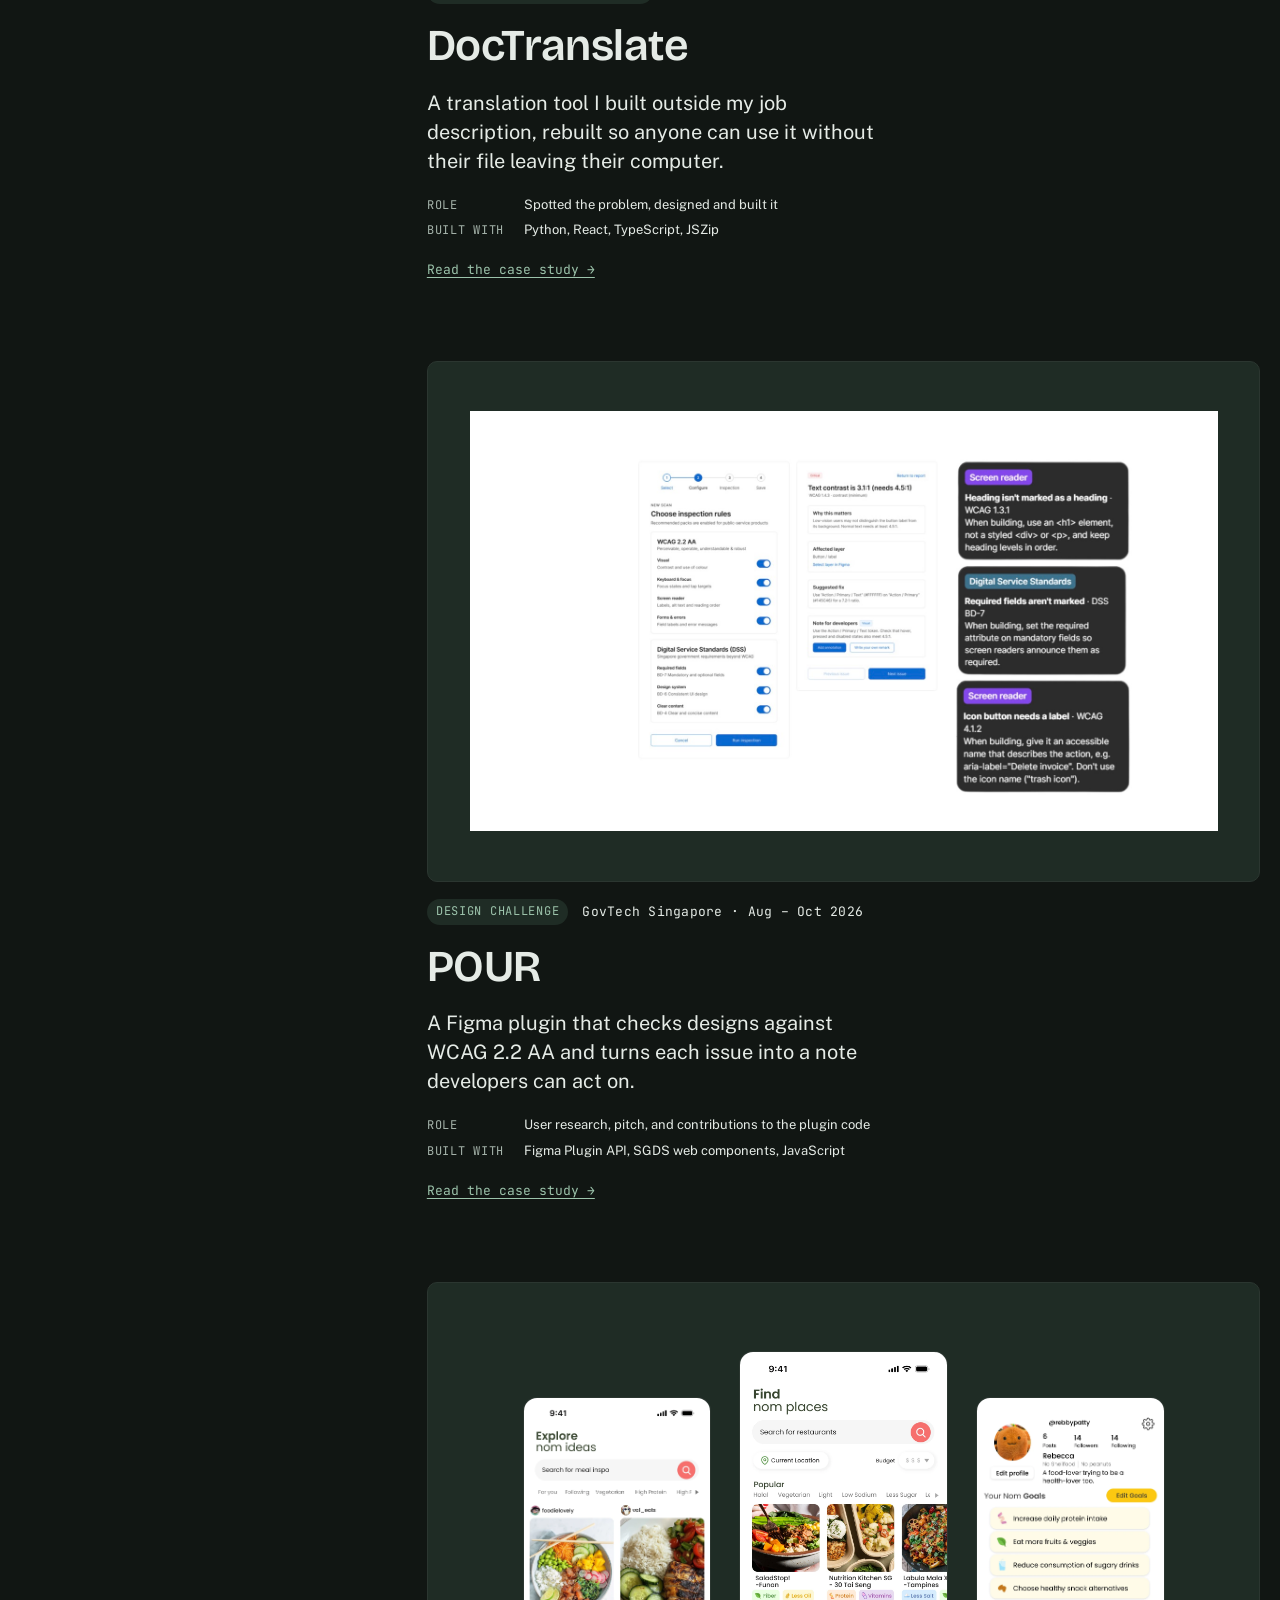
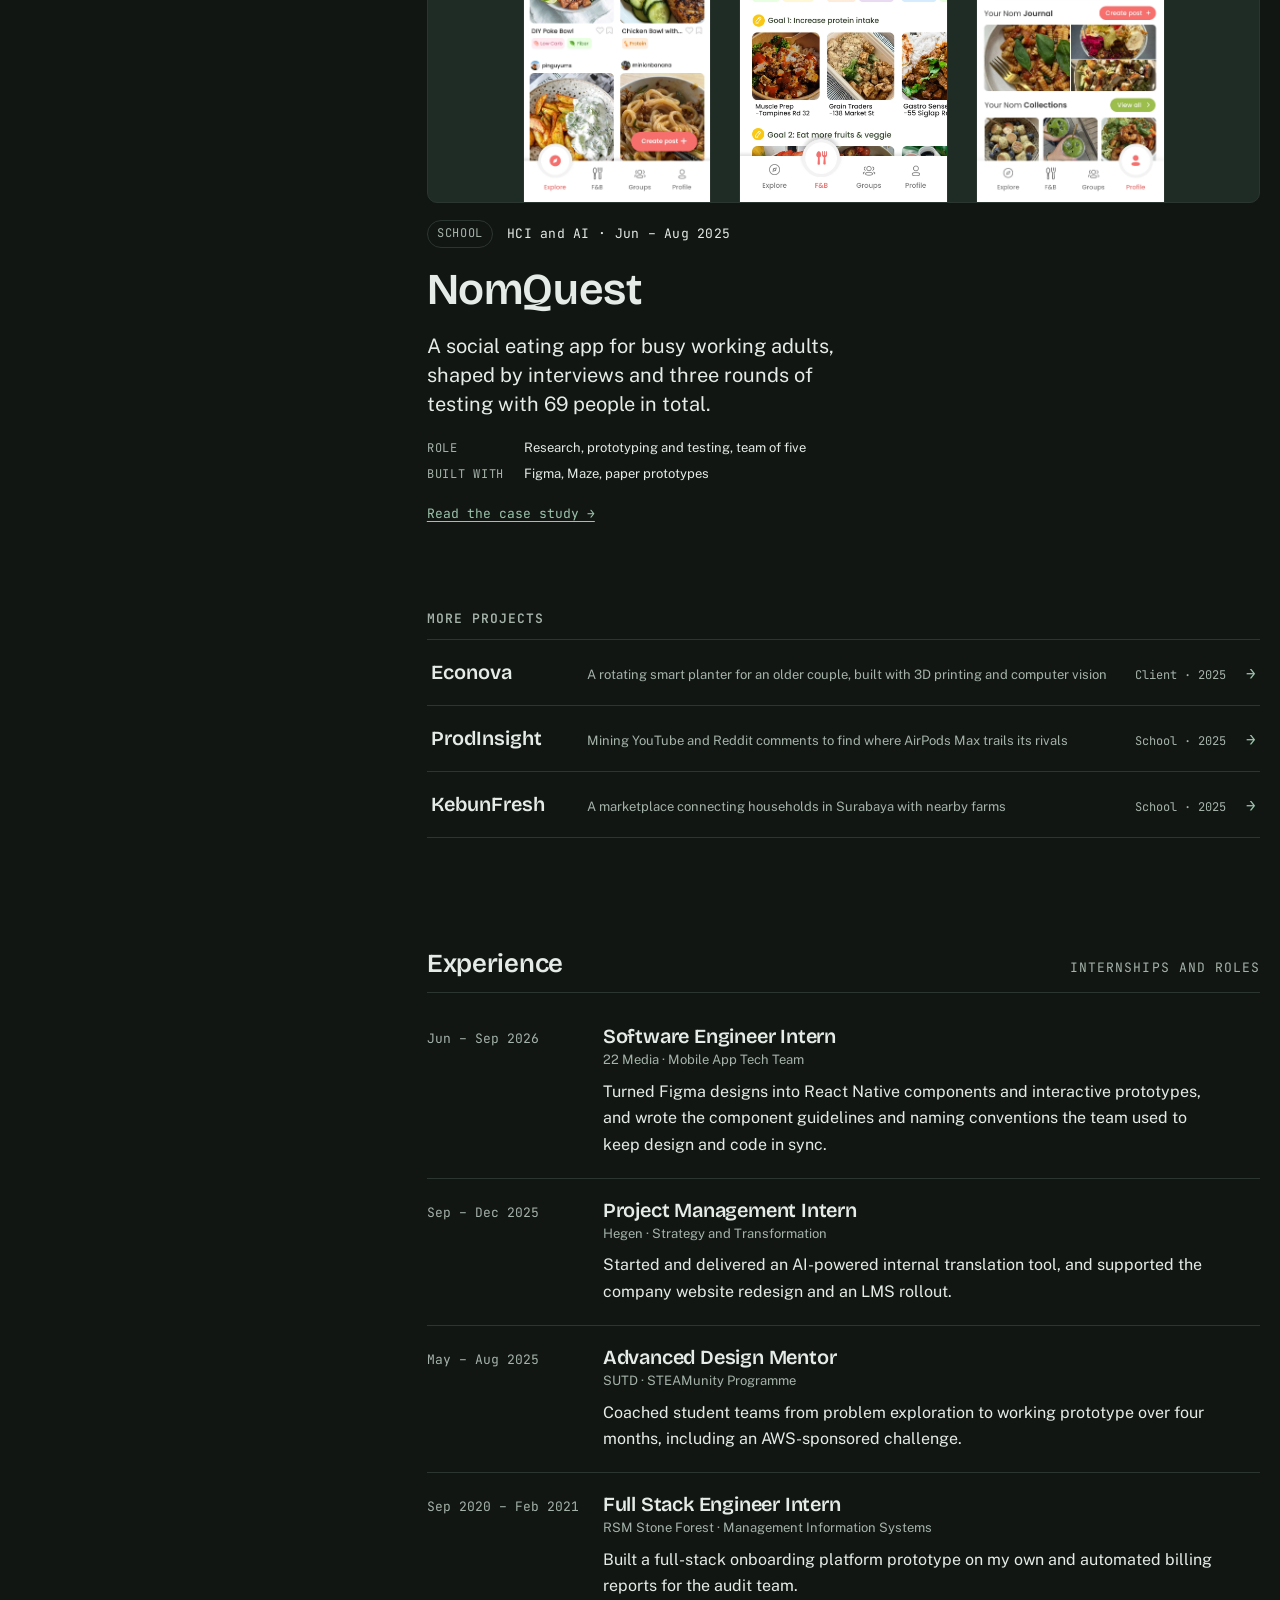
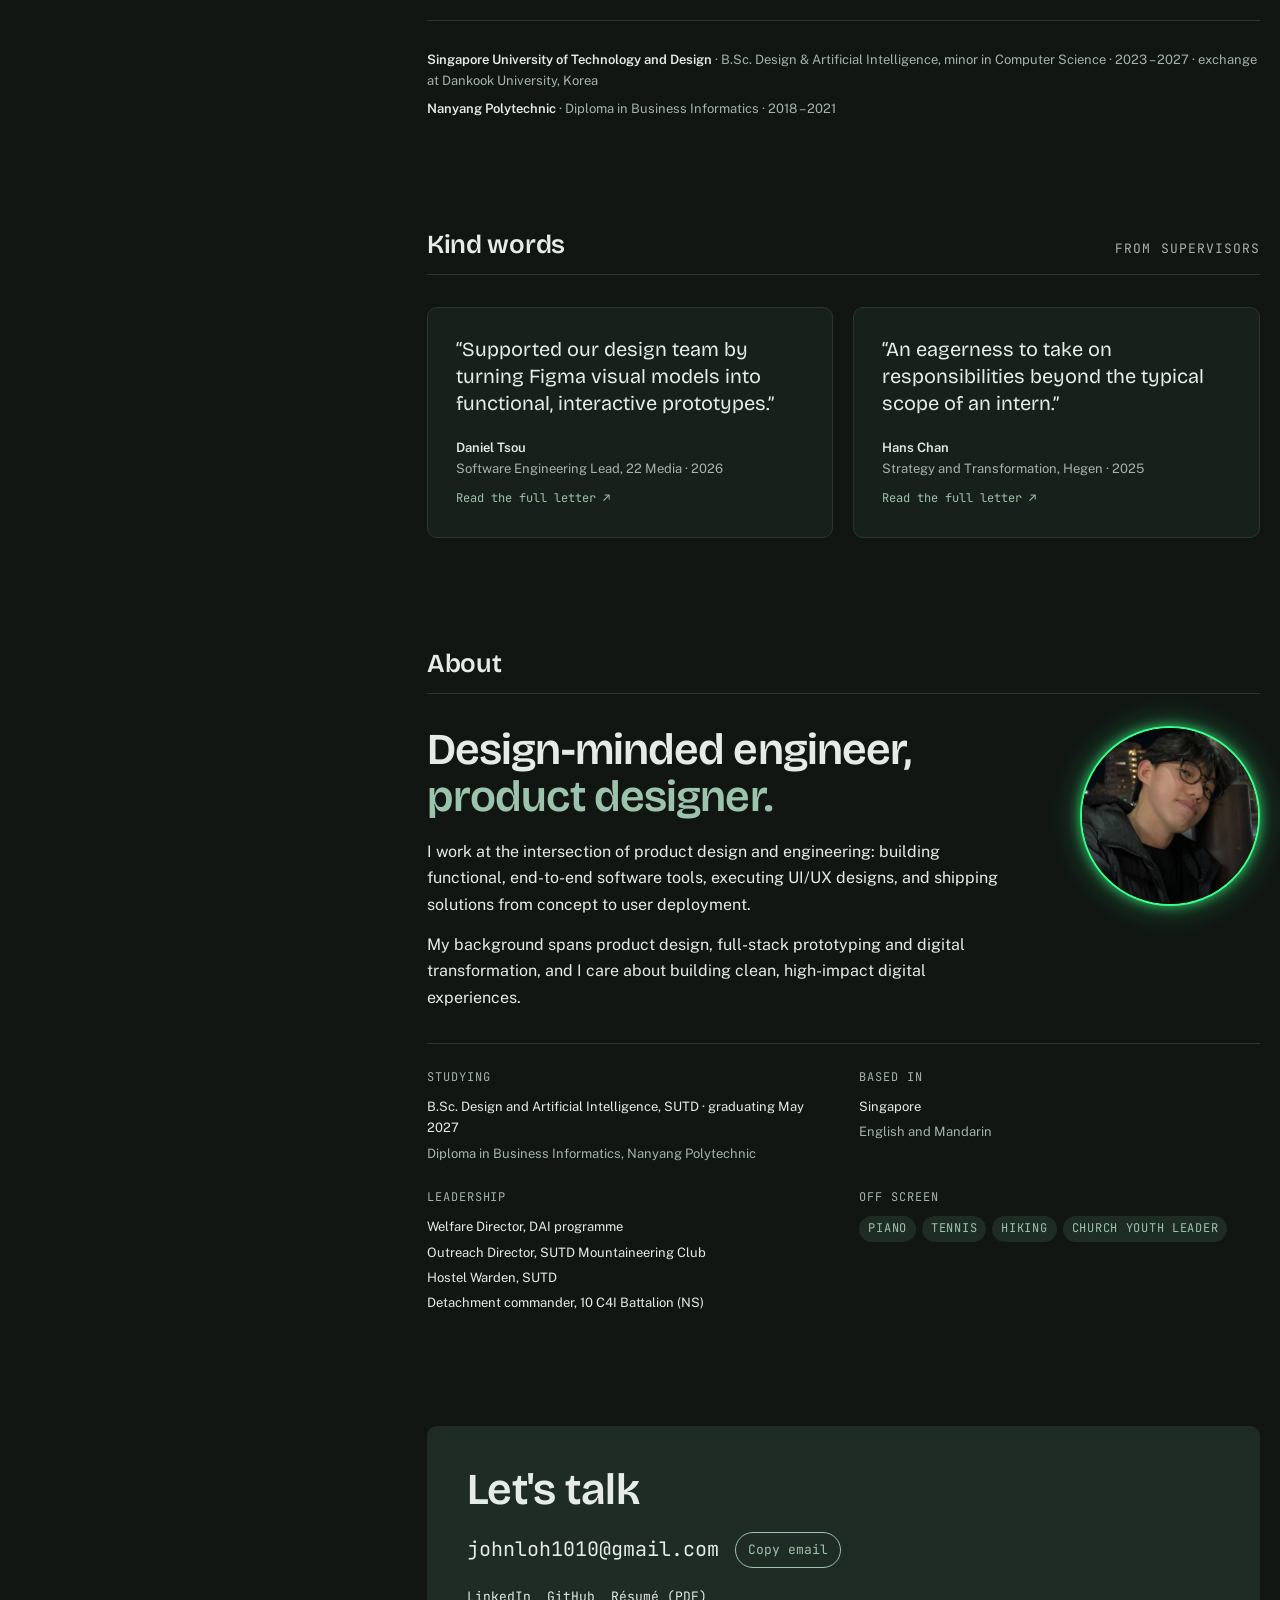
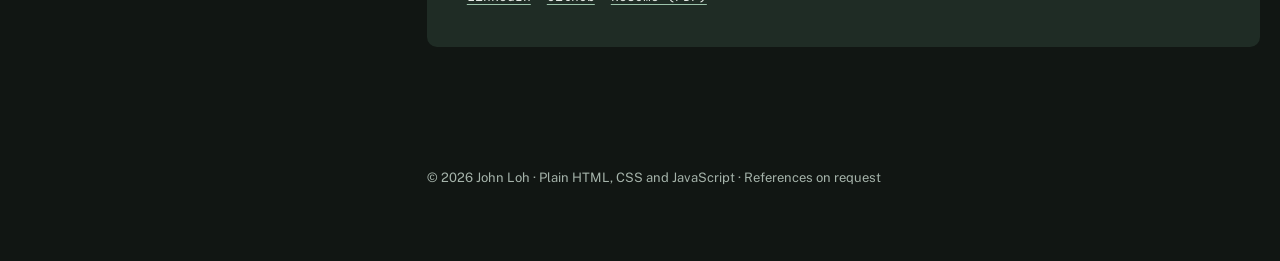
==== commit 96ae033e: "Kind words: link each quote to the supervisor's full letter Co-Authored-By: Claude Opus 5.5 <noreply" ====
--- a/index.html
+++ b/index.html
@@ -11,7 +11,7 @@
 <link rel="preconnect" href="https://fonts.googleapis.com">
 <link rel="preconnect" href="https://fonts.gstatic.com" crossorigin>
 <link rel="stylesheet" href="https://fonts.googleapis.com/css2?family=Bricolage+Grotesque:opsz,wght@12..96,400;12..96,600&family=JetBrains+Mono:wght@400;500&family=Public+Sans:ital,wght@0,400;0,500;0,600;1,400&display=swap">
-<link rel="stylesheet" href="css/style.css?v=20261022c">
+<link rel="stylesheet" href="css/style.css?v=20261022d">
 </head>
 <body>
 <button class="theme-toggle" id="theme-toggle" type="button" aria-label="Switch theme"><svg class="icon-sun" viewBox="0 0 24 24" aria-hidden="true"><circle cx="12" cy="12" r="4.5"/><path d="M12 2v2.5M12 19.5V22M2 12h2.5M19.5 12H22M4.9 4.9l1.8 1.8M17.3 17.3l1.8 1.8M4.9 19.1l1.8-1.8M17.3 6.7l1.8-1.8"/></svg><svg class="icon-moon" viewBox="0 0 24 24" aria-hidden="true"><path d="M20 14.5A8.5 8.5 0 1 1 9.5 4a7 7 0 0 0 10.5 10.5z"/></svg></button>
@@ -167,14 +167,18 @@
         <span class="eyebrow">From supervisors</span>
       </div>
       <div class="quotes">
-        <figure class="quote">
-          <blockquote><p>“Supported our design team by turning Figma visual models into functional, interactive prototypes.”</p></blockquote>
-          <figcaption><strong>Daniel Tsou</strong>Software Engineering Lead, 22 Media · 2026</figcaption>
-        </figure>
-        <figure class="quote">
-          <blockquote><p>“An eagerness to take on responsibilities beyond the typical scope of an intern.”</p></blockquote>
-          <figcaption><strong>Hans Chan</strong>Strategy and Transformation, Hegen · 2025</figcaption>
-        </figure>
+        <a class="quote-link" href="letters/22media-daniel-tsou.pdf" target="_blank" rel="noopener" aria-label="Read Daniel Tsou's full letter (PDF, opens in a new tab)">
+          <figure class="quote">
+            <blockquote><p>“Supported our design team by turning Figma visual models into functional, interactive prototypes.”</p></blockquote>
+            <figcaption><strong>Daniel Tsou</strong>Software Engineering Lead, 22 Media · 2026<span class="quote-more">Read the full letter ↗</span></figcaption>
+          </figure>
+        </a>
+        <a class="quote-link" href="letters/hegen-hans-chan.pdf" target="_blank" rel="noopener" aria-label="Read Hans Chan's full letter (PDF, opens in a new tab)">
+          <figure class="quote">
+            <blockquote><p>“An eagerness to take on responsibilities beyond the typical scope of an intern.”</p></blockquote>
+            <figcaption><strong>Hans Chan</strong>Strategy and Transformation, Hegen · 2025<span class="quote-more">Read the full letter ↗</span></figcaption>
+          </figure>
+        </a>
       </div>
     </section>
 
@@ -228,7 +232,7 @@
       </div>
     </section>
 
-    <p class="footer">© <span data-year>2026</span> John Loh · Plain HTML, CSS and JavaScript · Full references on request</p>
+    <p class="footer">© <span data-year>2026</span> John Loh · Plain HTML, CSS and JavaScript · References on request</p>
   </main>
 </div>
 <div class="buddy" id="buddy">
@@ -238,7 +242,7 @@
   </div>
   <a class="buddy-avatar" id="buddy-avatar" href="#about" aria-label="About me"><img src="images/john.jpg" alt="" width="800" height="1000"></a>
 </div>
-<script src="js/main.js?v=20261022c"></script>
-<script src="js/theme.js?v=20261022c"></script>
+<script src="js/main.js?v=20261022d"></script>
+<script src="js/theme.js?v=20261022d"></script>
 </body>
 </html>
--- a/css/style.css
+++ b/css/style.css
@@ -179,6 +179,13 @@
 .quote blockquote { margin: 0; font-family: var(--font-display); font-size: var(--step-1); line-height: 1.35; font-weight: 400; }
 .quote figcaption { font-size: var(--step--1); color: var(--ink-soft); }
 .quote figcaption strong { display: block; color: var(--ink); font-weight: 600; }
+.quote-link { display: flex; text-decoration: none; color: inherit; border-radius: var(--radius); }
+.quote-link .quote { flex: 1; transition: border-color 0.2s ease, box-shadow 0.2s ease, transform 0.2s ease; }
+.quote-link:hover .quote, .quote-link:focus-visible .quote { border-color: var(--neon); box-shadow: 0 0 22px color-mix(in srgb, var(--neon) 18%, transparent); transform: translateY(-2px); }
+.quote-link:focus-visible { outline: 2px solid var(--neon); outline-offset: 4px; }
+.quote-more { display: block; margin-top: 10px; font-family: var(--font-mono); font-size: 0.75rem; color: var(--sage); }
+.quote-link:hover .quote-more { text-decoration: underline; text-underline-offset: 3px; }
+@media (prefers-reduced-motion: reduce) { .quote-link .quote { transition: none; } .quote-link:hover .quote { transform: none; } }
 
 /* ---------- about + contact ---------- */
 .about { display: grid; grid-template-columns: minmax(0, 1fr) auto; gap: clamp(24px, 4vw, 48px); align-items: start; }
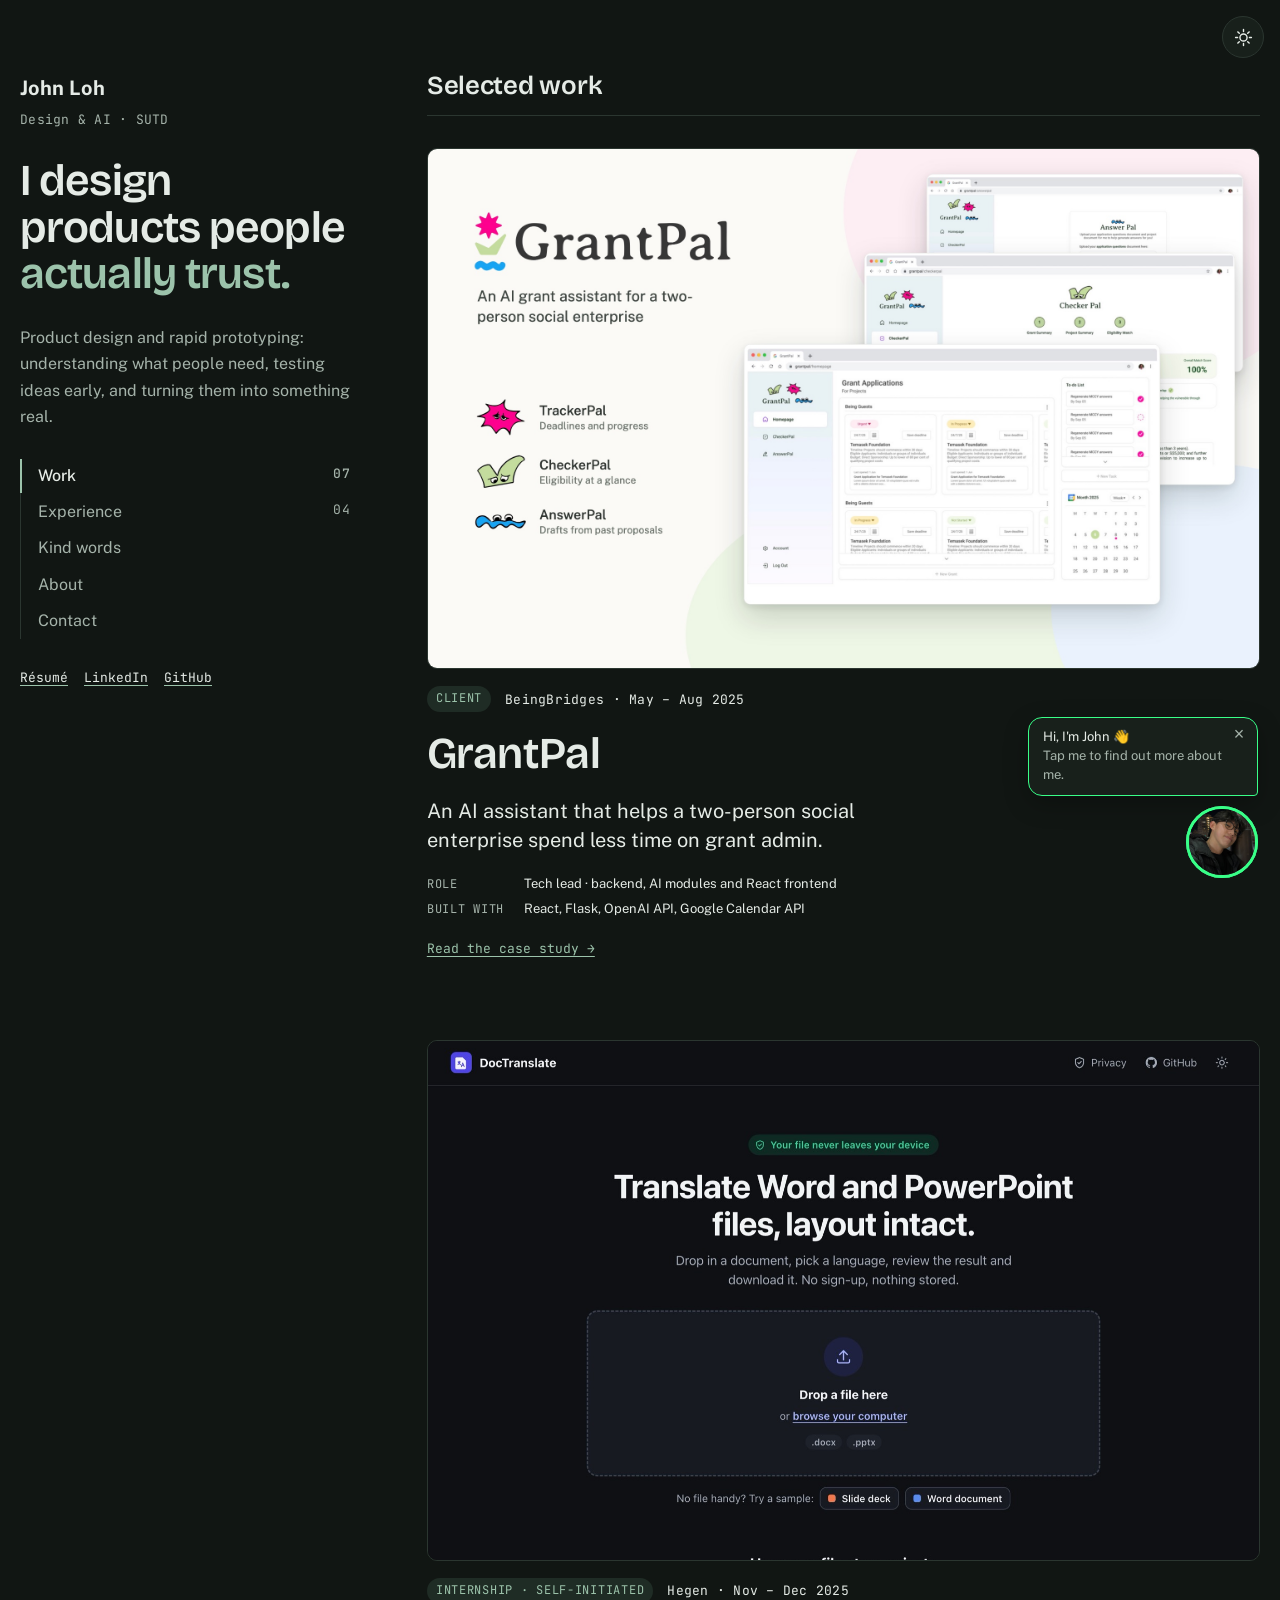
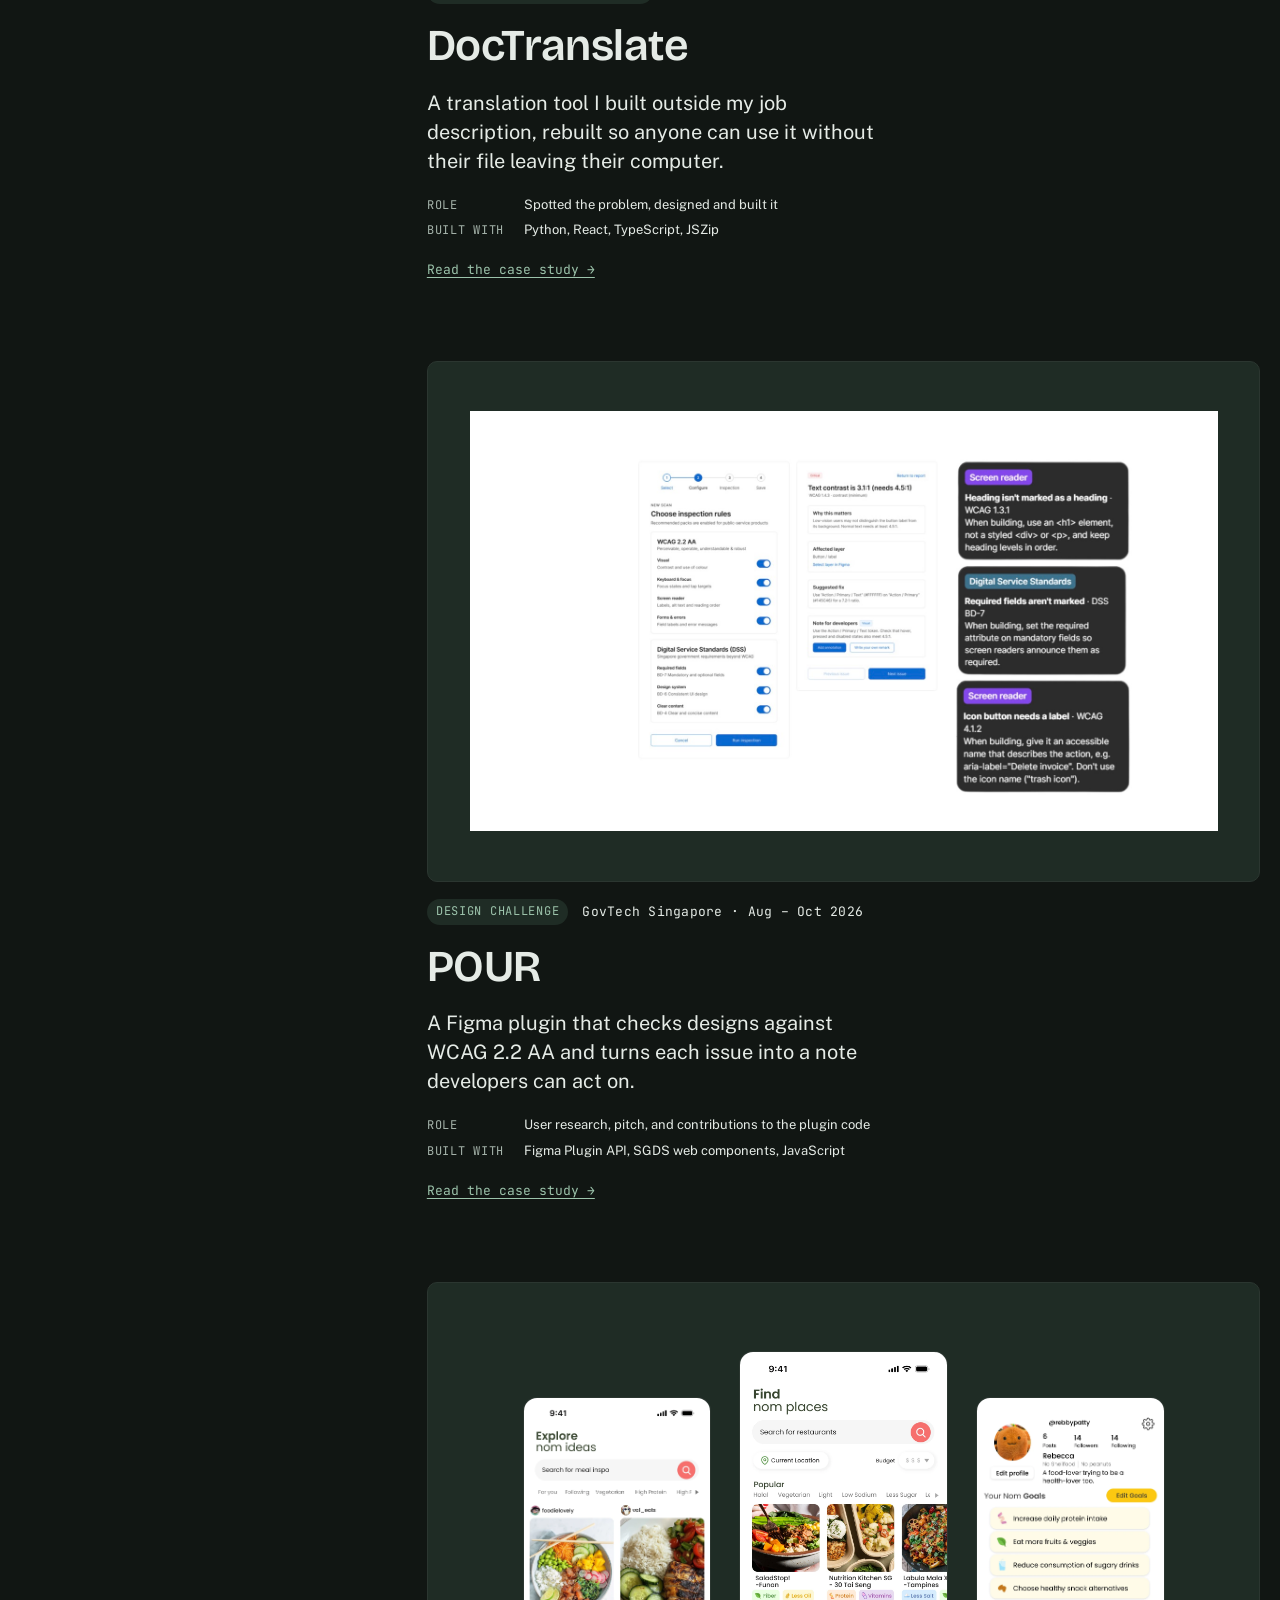
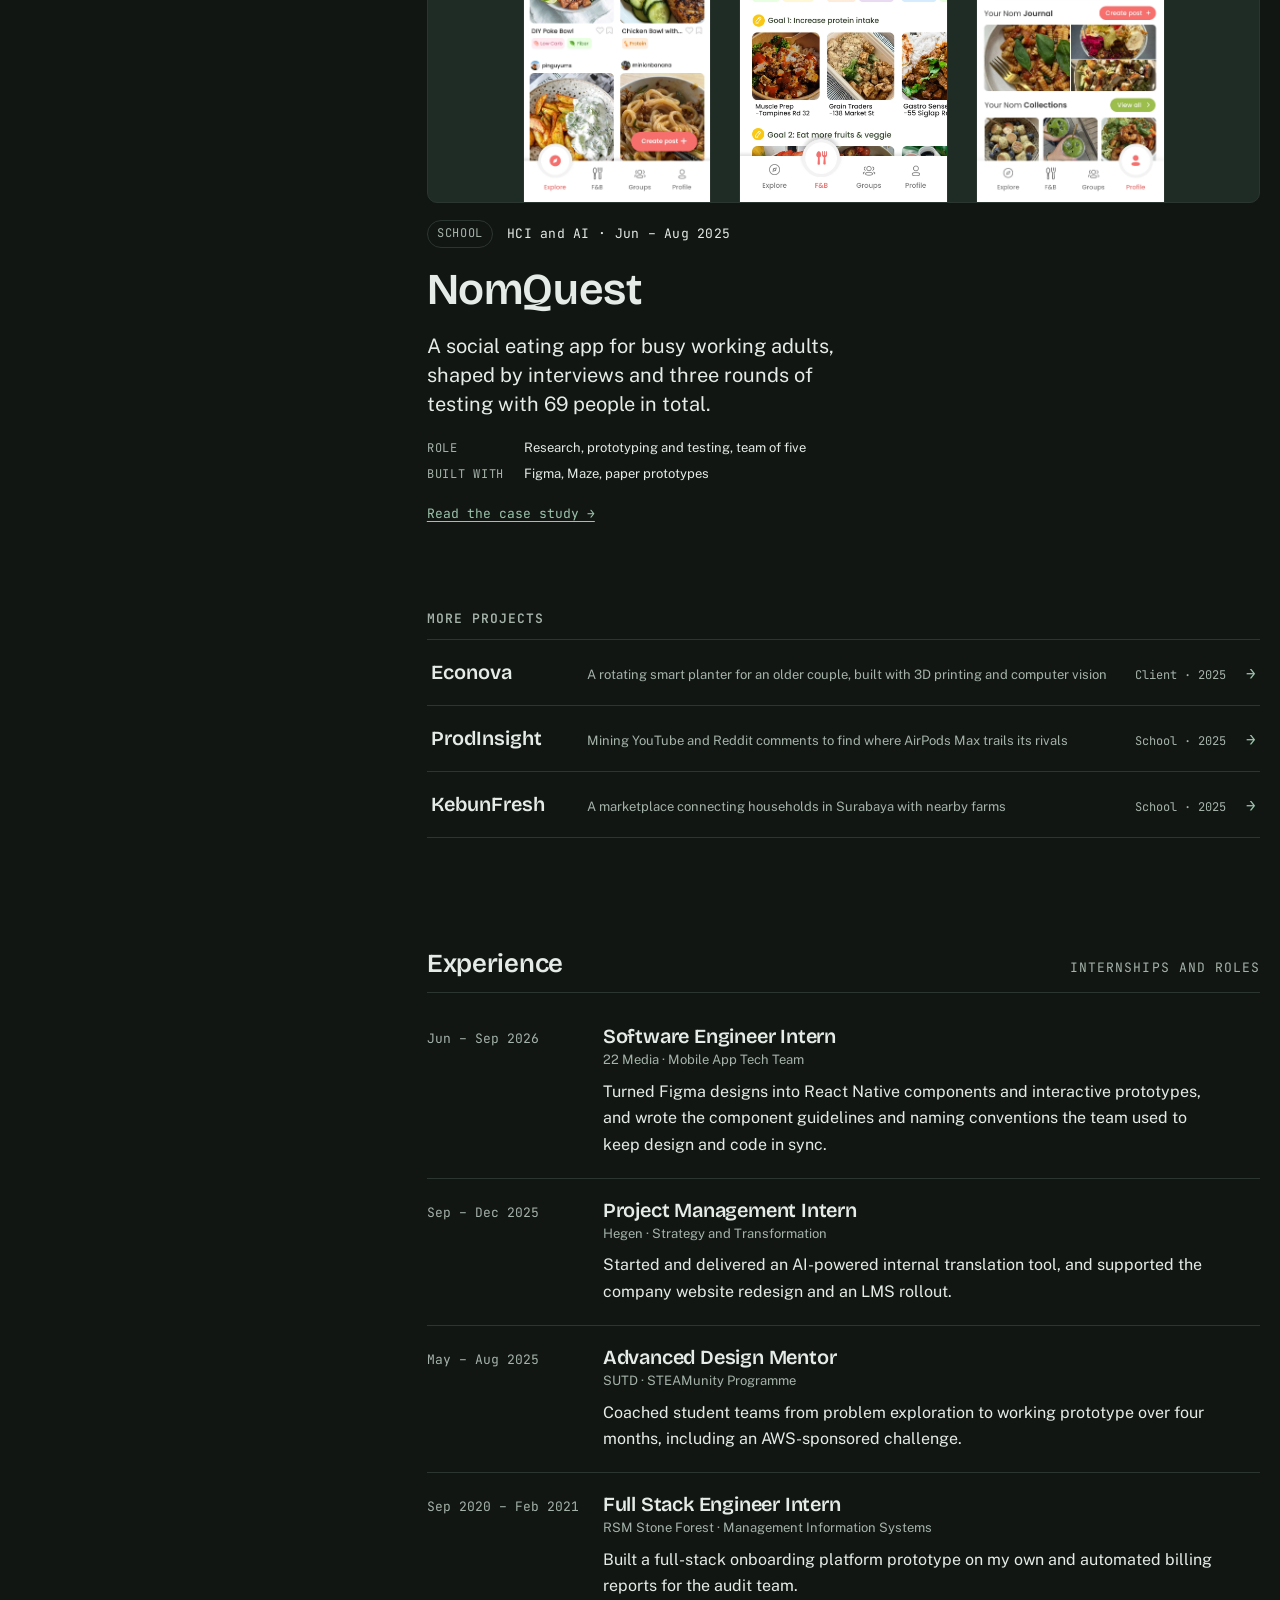
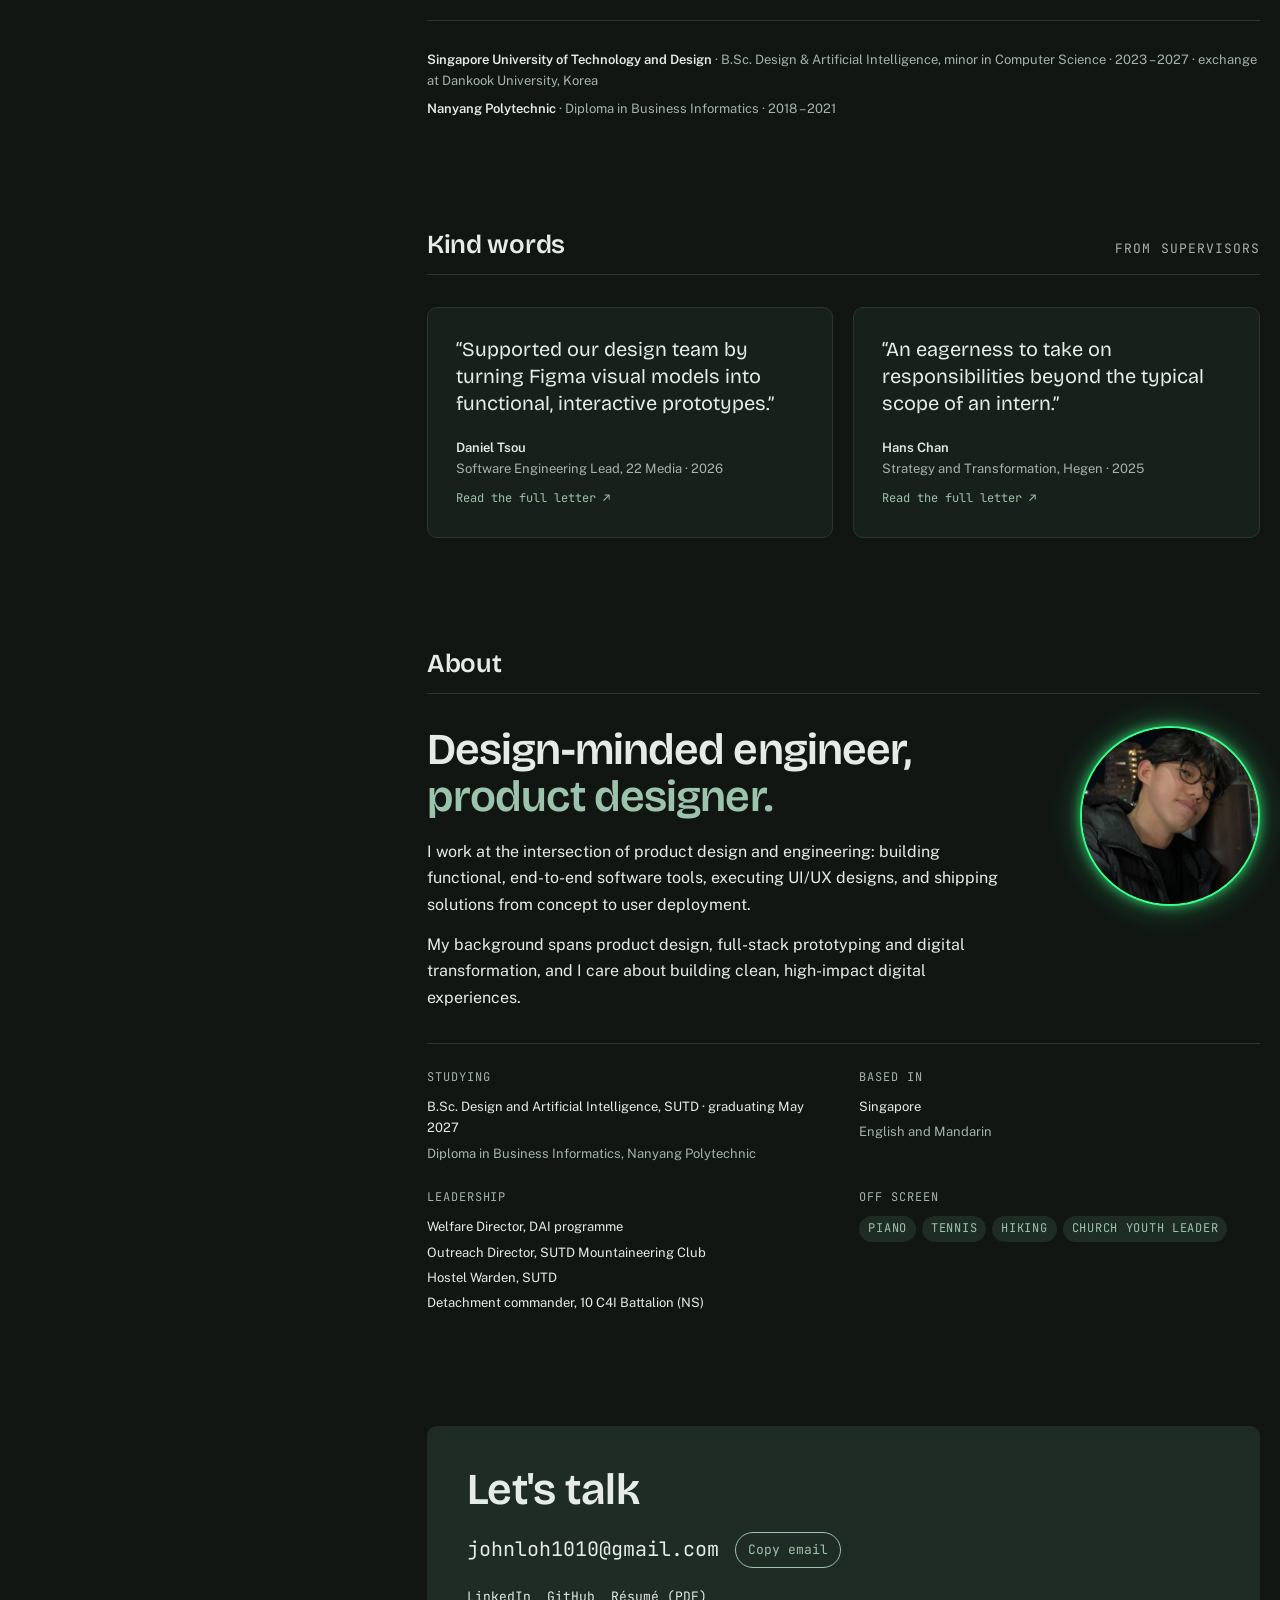
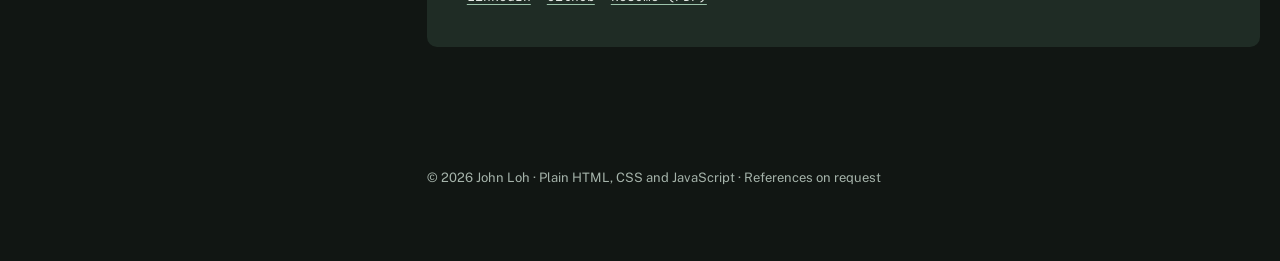
==== commit 8a6b0cb3: "DocTranslate card: date to Nov – Dec 2025 Co-Authored-By: Claude Opus 5.5 <noreply@anthropic.com>" ====
--- a/index.html
+++ b/index.html
@@ -61,7 +61,7 @@
         <article class="project">
           <a class="project-link" href="work/doctranslate/index.html">
           <div class="cover"><img src="images/doctranslate/upload-hero.jpg" alt="DocTranslate home screen with a drop zone and a note that your file never leaves your device" loading="lazy"></div>
-          <div class="project-meta"><span class="chip">Internship · self-initiated</span><span class="mono">Hegen · Nov 2025 – Oct 2026</span></div>
+          <div class="project-meta"><span class="chip">Internship · self-initiated</span><span class="mono">Hegen · Nov – Dec 2025</span></div>
           <h3>DocTranslate</h3>
           <p class="project-summary">A translation tool I built outside my job description, rebuilt so anyone can use it without their file leaving their computer.</p>
           </a>
